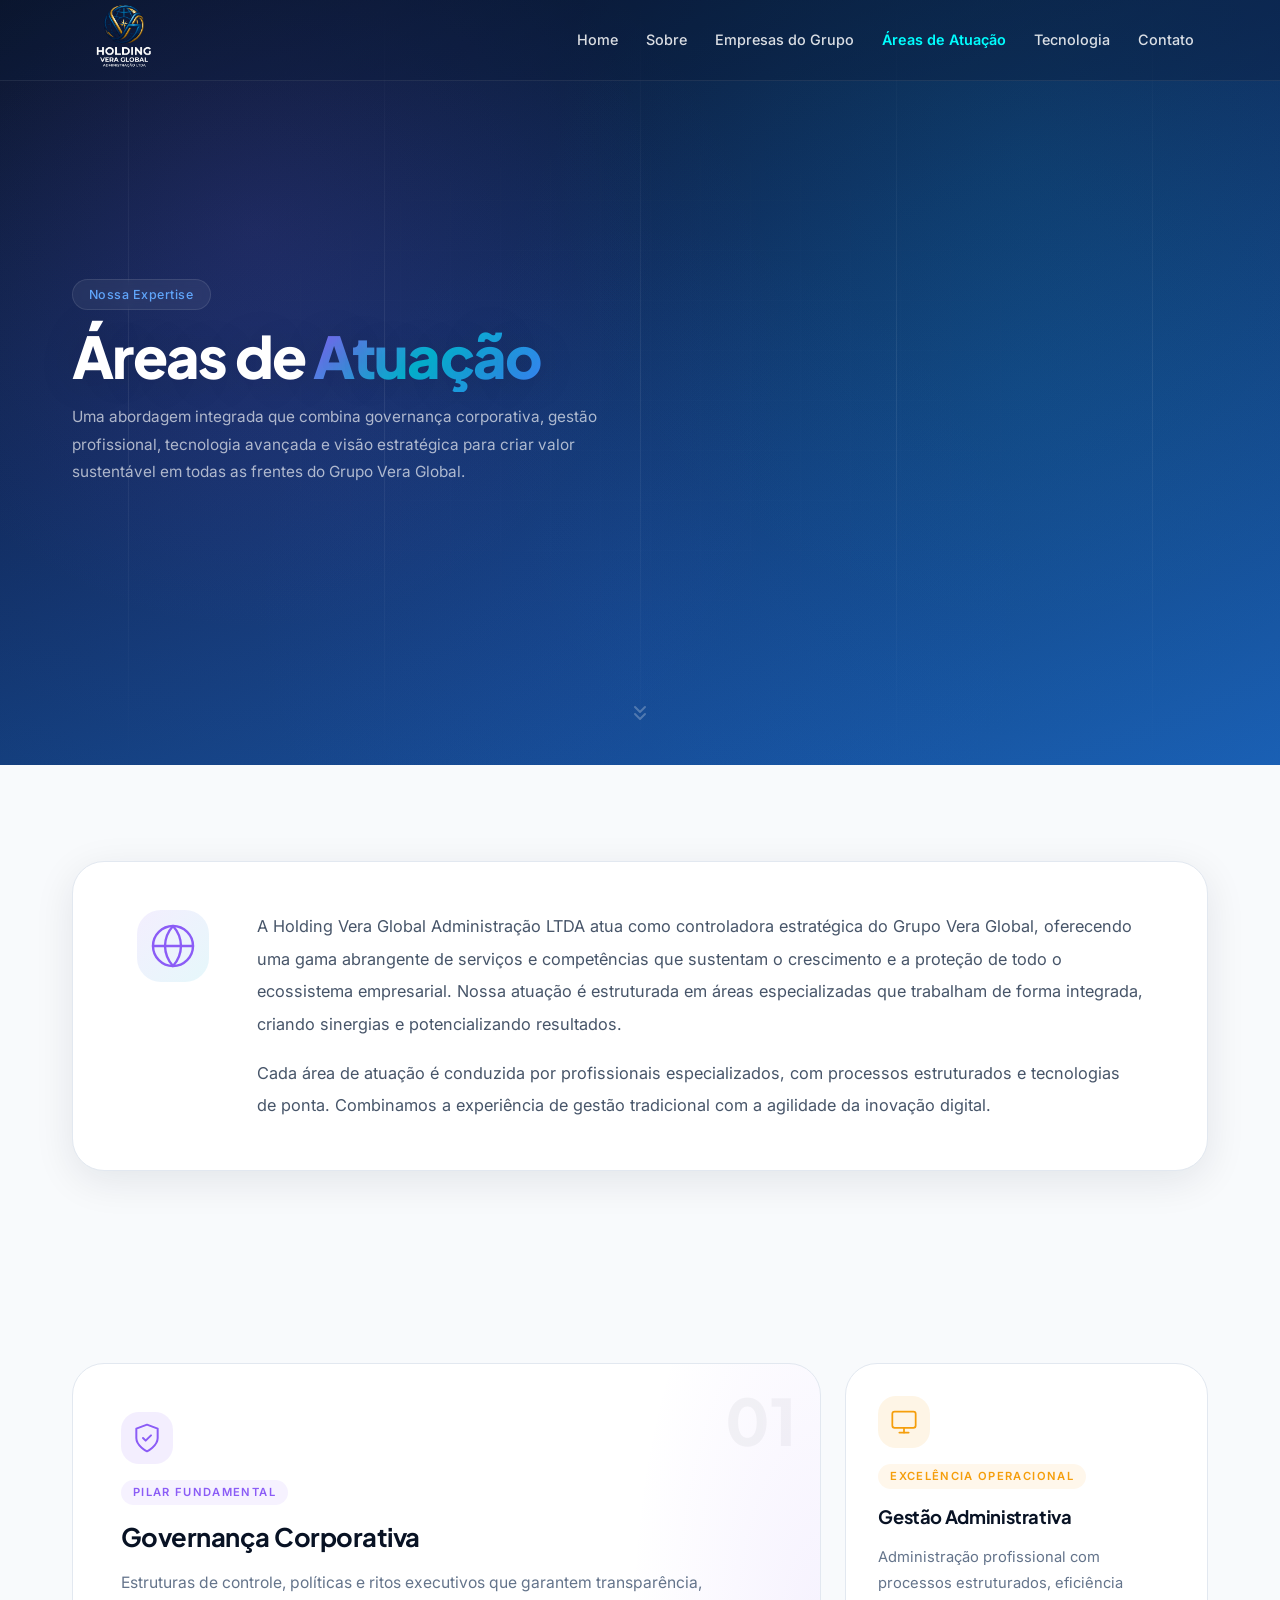
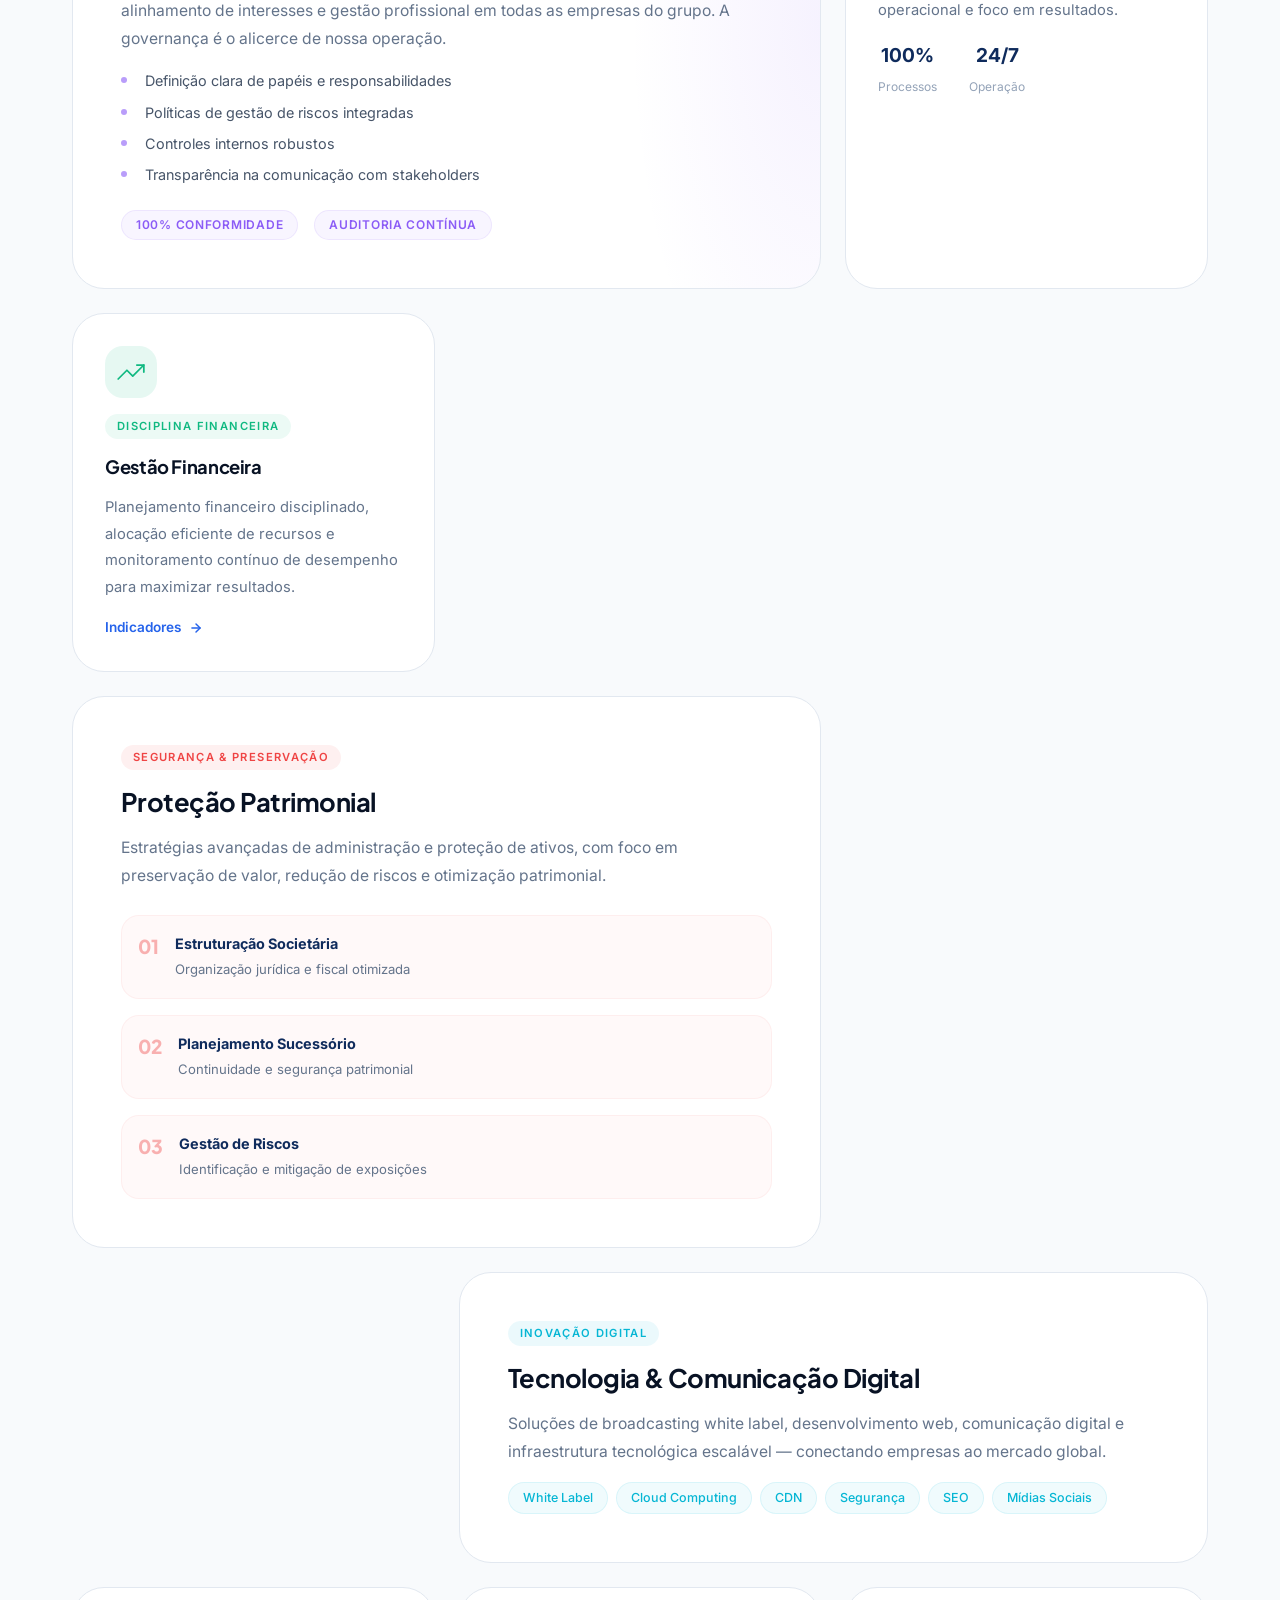
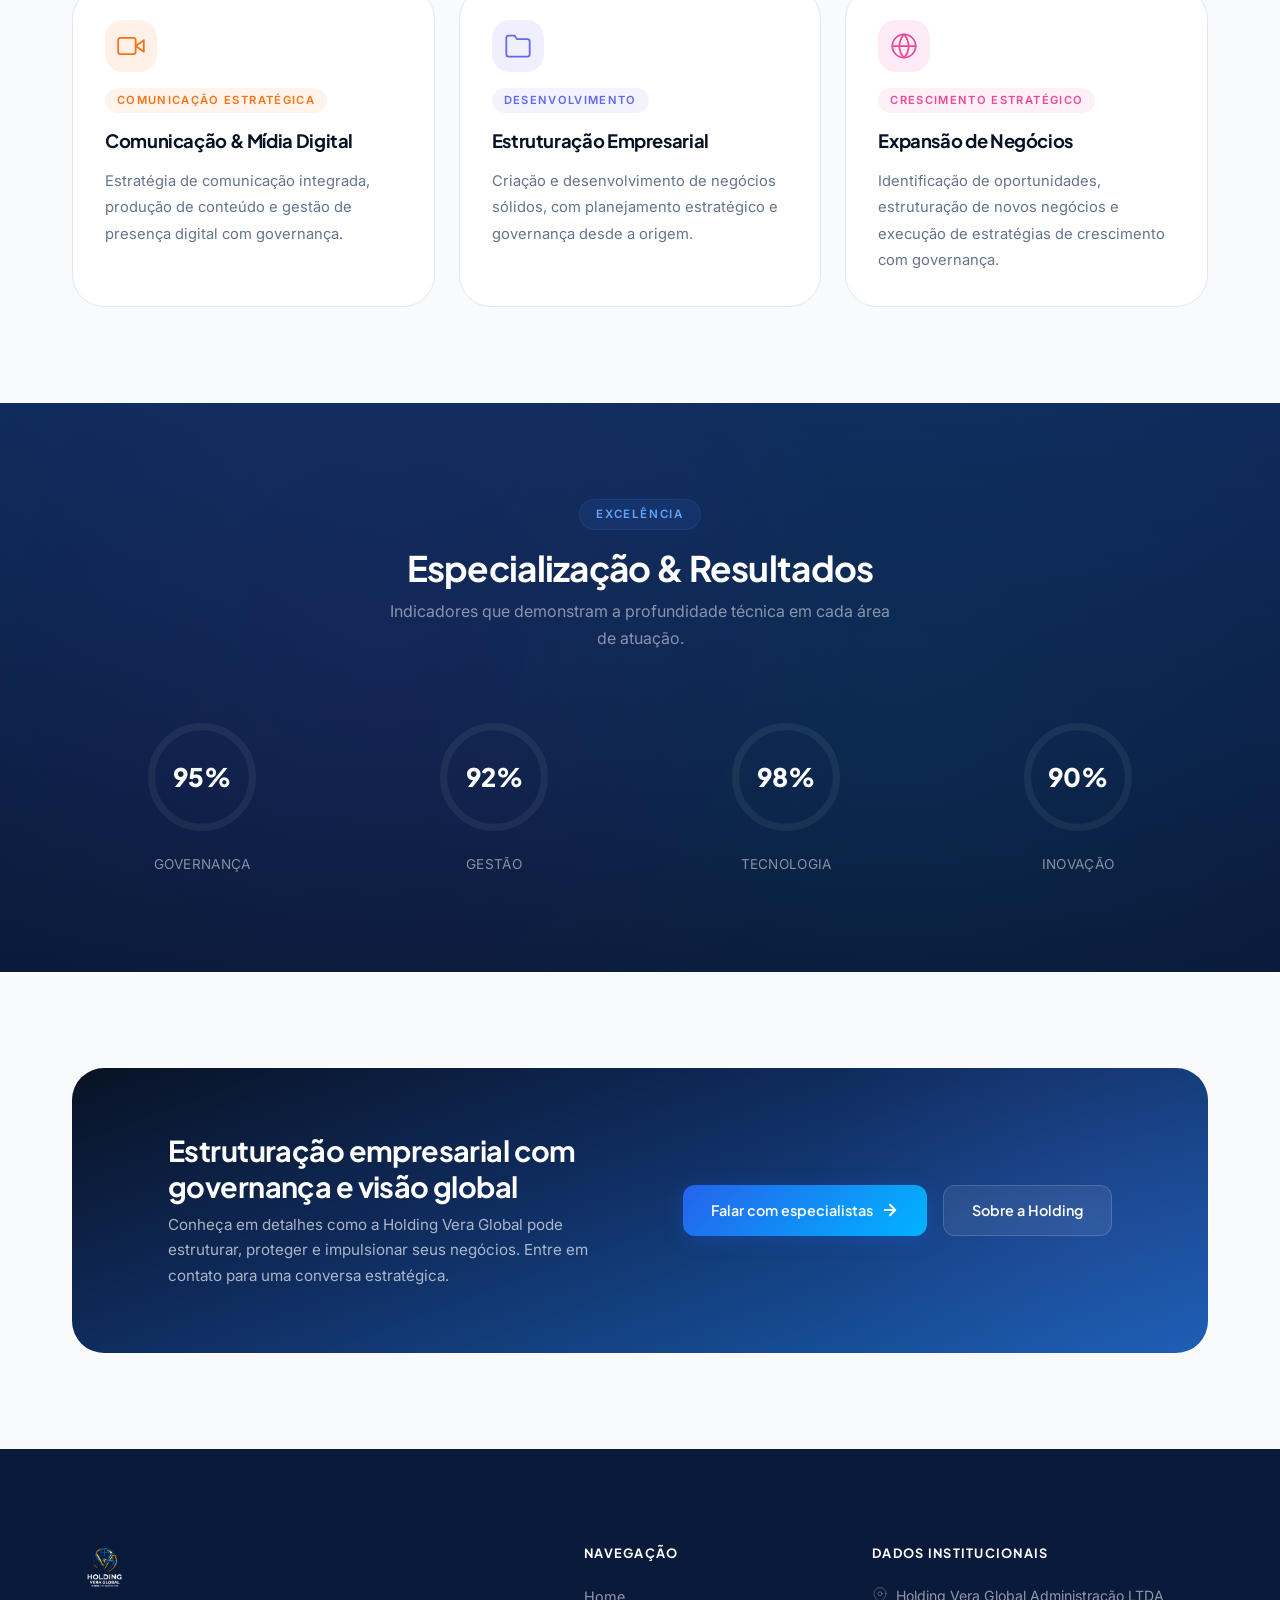
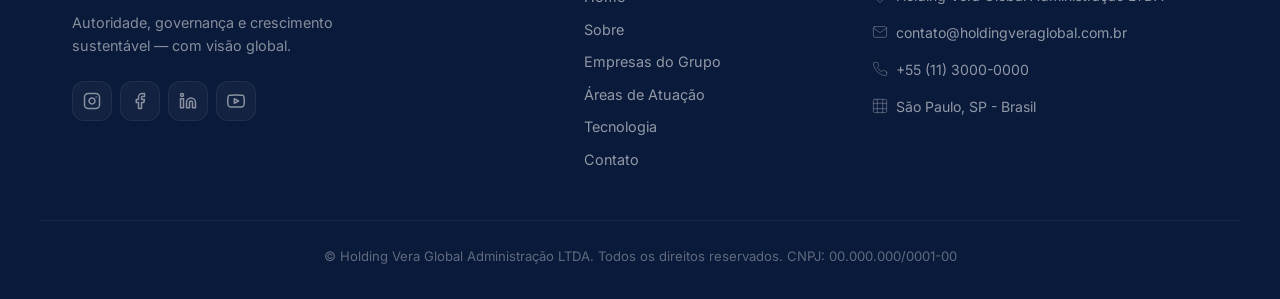
==== atuacao.html @ 881b599b "Responsividade e Ajustes de estilo" ====
<!doctype html>
<html lang="pt-BR">
  <head>
    <meta charset="UTF-8" />
    <meta name="viewport" content="width=device-width, initial-scale=1.0" />
    <meta
      name="description"
      content="Áreas de atuação da Holding Vera Global Administração LTDA: governança corporativa, gestão administrativa, gestão financeira, proteção patrimonial, tecnologia, comunicação, mídia digital, estruturação empresarial e expansão de negócios."
    />
    <meta
      property="og:title"
      content="Áreas de Atuação | Holding Vera Global"
    />
    <meta
      property="og:description"
      content="Conheça as áreas de atuação da Holding Vera Global: governança, gestão, tecnologia, comunicação e expansão empresarial com visão global."
    />
    <meta property="og:type" content="website" />
    <meta
      property="og:url"
      content="https://holdingveraglobal.com.br/atuacao"
    />
    <meta
      property="og:image"
      content="https://holdingveraglobal.com.br/assets/og-image.jpg"
    />
    <meta name="twitter:card" content="summary_large_image" />
    <meta
      name="twitter:title"
      content="Áreas de Atuação | Holding Vera Global"
    />
    <meta
      name="twitter:description"
      content="Governança, gestão, tecnologia e expansão: as áreas de atuação da Holding Vera Global Administração LTDA."
    />
    <title>Áreas de Atuação | Holding Vera Global</title>
    <link rel="preconnect" href="https://fonts.googleapis.com" />
    <link rel="preconnect" href="https://fonts.gstatic.com" crossorigin />
    <link
      href="https://fonts.googleapis.com/css2?family=Plus+Jakarta+Sans:wght@300;400;500;600;700;800&family=Inter:wght@400;500;600&display=swap"
      rel="stylesheet"
    />
    <link rel="stylesheet" href="CSS/atuacao.css" />
  </head>
  <body>
    <a class="skip-link" href="#conteudo">Pular para o conteúdo</a>

    <header class="site-header" data-header>
      <div class="container header-inner">
        <a class="brand" href="index.html" aria-label="Holding Vera Global">
          <img
            src="assets/holdingSemFundo.png"
            alt="Holding Vera Global"
            width="180"
            height="50"
            loading="eager"
            class="brand-logo"
          />
        </a>
        <nav class="nav" aria-label="Navegação principal">
          <a href="index.html" class="nav-link">Home</a>
          <a href="sobre.html" class="nav-link">Sobre</a>
          <a href="empresas.html" class="nav-link">Empresas do Grupo</a>
          <a href="atuacao.html" class="nav-link is-active" aria-current="page"
            >Áreas de Atuação</a
          >
          <a href="tecnologia.html" class="nav-link">Tecnologia</a>
          <a href="contato.html" class="nav-link">Contato</a>
        </nav>
        <button
          class="nav-toggle"
          type="button"
          aria-label="Abrir menu"
          aria-expanded="false"
          aria-controls="menu"
          data-nav-toggle
        >
          <span aria-hidden="true"></span>
          <span aria-hidden="true"></span>
          <span aria-hidden="true"></span>
        </button>
      </div>
      <div class="nav-drawer" id="menu" data-nav-drawer>
        <div class="container nav-drawer-inner">
          <nav class="nav-drawer-nav" aria-label="Menu mobile">
            <a href="index.html" class="nav-link">Home</a>
            <a href="sobre.html" class="nav-link">Sobre</a>
            <a href="empresas.html" class="nav-link">Empresas do Grupo</a>
            <a
              href="atuacao.html"
              class="nav-link is-active"
              aria-current="page"
              >Áreas de Atuação</a
            >
            <a href="tecnologia.html" class="nav-link">Tecnologia</a>
            <a href="contato.html" class="nav-link">Contato</a>
          </nav>
        </div>
      </div>
    </header>

    <main id="conteudo">
      <!-- ==================== HERO — EXPERTISE ==================== -->
      <section class="exp-hero" aria-label="Áreas de atuação">
        <div class="exp-hero-bg" aria-hidden="true"></div>
        <div class="exp-hero-pattern" aria-hidden="true"></div>
        <div class="exp-hero-bars">
          <span></span><span></span><span></span><span></span><span></span>
        </div>
        <div class="container">
          <div class="exp-hero-content">
            <span class="exp-hero-tag">Nossa Expertise</span>
            <h1 class="exp-hero-title">
              Áreas de
              <span class="exp-hero-title-accent">Atuação</span>
            </h1>
            <p class="exp-hero-desc">
              Uma abordagem integrada que combina governança corporativa, gestão
              profissional, tecnologia avançada e visão estratégica para criar
              valor sustentável em todas as frentes do Grupo Vera Global.
            </p>
          </div>
        </div>
        <div class="exp-hero-indicator">
          <svg
            width="24"
            height="24"
            viewBox="0 0 24 24"
            fill="none"
            stroke="currentColor"
            stroke-width="2"
            stroke-linecap="round"
            stroke-linejoin="round"
          >
            <path d="M7 13l5 5 5-5" />
            <path d="M7 6l5 5 5-5" />
          </svg>
        </div>
      </section>

      <!-- ==================== INTRODUCTION CARD ==================== -->
      <section class="exp-intro" aria-label="Introdução">
        <div class="container">
          <div class="exp-intro-card">
            <div class="exp-intro-icon">
              <svg
                width="48"
                height="48"
                viewBox="0 0 24 24"
                fill="none"
                stroke="currentColor"
                stroke-width="1.2"
                stroke-linecap="round"
                stroke-linejoin="round"
              >
                <circle cx="12" cy="12" r="10" />
                <path d="M2 12h20" />
                <path
                  d="M12 2a15.3 15.3 0 0 1 4 10 15.3 15.3 0 0 1-4 10 15.3 15.3 0 0 1-4-10 15.3 15.3 0 0 1 4-10z"
                />
              </svg>
            </div>
            <div class="exp-intro-text">
              <p>
                A Holding Vera Global Administração LTDA atua como controladora
                estratégica do Grupo Vera Global, oferecendo uma gama abrangente
                de serviços e competências que sustentam o crescimento e a
                proteção de todo o ecossistema empresarial. Nossa atuação é
                estruturada em áreas especializadas que trabalham de forma
                integrada, criando sinergias e potencializando resultados.
              </p>
              <p>
                Cada área de atuação é conduzida por profissionais
                especializados, com processos estruturados e tecnologias de
                ponta. Combinamos a experiência de gestão tradicional com a
                agilidade da inovação digital.
              </p>
            </div>
          </div>
        </div>
      </section>

      <!-- ==================== ASYMMETRIC GRID ==================== -->
      <section class="exp-grid-section" aria-label="Áreas de atuação">
        <div class="container">
          <div class="exp-grid">
            <!-- Governança Corporativa -->
            <article class="exp-card exp-card--lg exp-card--gov">
              <div class="exp-card-bg"></div>
              <div class="exp-card-number">01</div>
              <div class="exp-card-content">
                <div class="exp-card-icon-wrap">
                  <svg
                    width="32"
                    height="32"
                    viewBox="0 0 24 24"
                    fill="none"
                    stroke="currentColor"
                    stroke-width="1.5"
                    stroke-linecap="round"
                    stroke-linejoin="round"
                  >
                    <path d="M12 22s8-4 8-10V5l-8-3-8 3v7c0 6 8 10 8 10z" />
                    <path d="M9 12l2 2 4-4" />
                  </svg>
                </div>
                <span class="exp-card-tag">Pilar Fundamental</span>
                <h2 class="exp-card-title">Governança Corporativa</h2>
                <p>
                  Estruturas de controle, políticas e ritos executivos que
                  garantem transparência, alinhamento de interesses e gestão
                  profissional em todas as empresas do grupo. A governança é o
                  alicerce de nossa operação.
                </p>
                <ul class="exp-card-list">
                  <li>Definição clara de papéis e responsabilidades</li>
                  <li>Políticas de gestão de riscos integradas</li>
                  <li>Controles internos robustos</li>
                  <li>Transparência na comunicação com stakeholders</li>
                </ul>
                <div class="exp-card-stats">
                  <span>100% Conformidade</span>
                  <span>Auditoria Contínua</span>
                </div>
              </div>
            </article>

            <!-- Gestão Administrativa -->
            <article class="exp-card exp-card--adm">
              <div class="exp-card-content">
                <div class="exp-card-icon-wrap">
                  <svg
                    width="28"
                    height="28"
                    viewBox="0 0 24 24"
                    fill="none"
                    stroke="currentColor"
                    stroke-width="1.5"
                    stroke-linecap="round"
                    stroke-linejoin="round"
                  >
                    <rect x="2" y="3" width="20" height="14" rx="2" ry="2" />
                    <line x1="8" y1="21" x2="16" y2="21" />
                    <line x1="12" y1="17" x2="12" y2="21" />
                  </svg>
                </div>
                <span class="exp-card-tag">Excelência Operacional</span>
                <h3>Gestão Administrativa</h3>
                <p>
                  Administração profissional com processos estruturados,
                  eficiência operacional e foco em resultados.
                </p>
                <div class="exp-card-metrics">
                  <div><strong>100%</strong><span>Processos</span></div>
                  <div><strong>24/7</strong><span>Operação</span></div>
                </div>
              </div>
            </article>

            <!-- Gestão Financeira -->
            <article class="exp-card exp-card--fin">
              <div class="exp-card-content">
                <div class="exp-card-icon-wrap">
                  <svg
                    width="28"
                    height="28"
                    viewBox="0 0 24 24"
                    fill="none"
                    stroke="currentColor"
                    stroke-width="1.5"
                    stroke-linecap="round"
                    stroke-linejoin="round"
                  >
                    <polyline points="23 6 13.5 15.5 8.5 10.5 1 18" />
                    <polyline points="17 6 23 6 23 12" />
                  </svg>
                </div>
                <span class="exp-card-tag">Disciplina Financeira</span>
                <h3>Gestão Financeira</h3>
                <p>
                  Planejamento financeiro disciplinado, alocação eficiente de
                  recursos e monitoramento contínuo de desempenho para maximizar
                  resultados.
                </p>
                <div class="exp-card-link">
                  <span>Indicadores</span>
                  <svg
                    width="14"
                    height="14"
                    viewBox="0 0 24 24"
                    fill="none"
                    stroke="currentColor"
                    stroke-width="2.5"
                    stroke-linecap="round"
                    stroke-linejoin="round"
                  >
                    <line x1="5" y1="12" x2="19" y2="12" />
                    <polyline points="12 5 19 12 12 19" />
                  </svg>
                </div>
              </div>
            </article>

            <!-- Proteção Patrimonial -->
            <article class="exp-card exp-card--lg exp-card--pro">
              <div class="exp-card-content">
                <span class="exp-card-tag">Segurança & Preservação</span>
                <h2 class="exp-card-title">Proteção Patrimonial</h2>
                <p>
                  Estratégias avançadas de administração e proteção de ativos,
                  com foco em preservação de valor, redução de riscos e
                  otimização patrimonial.
                </p>
                <div class="exp-card-features">
                  <div class="exp-card-feature">
                    <span class="exp-card-feature-num">01</span>
                    <div>
                      <strong>Estruturação Societária</strong>
                      <p>Organização jurídica e fiscal otimizada</p>
                    </div>
                  </div>
                  <div class="exp-card-feature">
                    <span class="exp-card-feature-num">02</span>
                    <div>
                      <strong>Planejamento Sucessório</strong>
                      <p>Continuidade e segurança patrimonial</p>
                    </div>
                  </div>
                  <div class="exp-card-feature">
                    <span class="exp-card-feature-num">03</span>
                    <div>
                      <strong>Gestão de Riscos</strong>
                      <p>Identificação e mitigação de exposições</p>
                    </div>
                  </div>
                </div>
              </div>
            </article>

            <!-- Tecnologia & Comunicação -->
            <article class="exp-card exp-card--lg exp-card--tech">
              <div class="exp-card-content">
                <span class="exp-card-tag">Inovação Digital</span>
                <h2 class="exp-card-title">Tecnologia & Comunicação Digital</h2>
                <p>
                  Soluções de broadcasting white label, desenvolvimento web,
                  comunicação digital e infraestrutura tecnológica escalável —
                  conectando empresas ao mercado global.
                </p>
                <div class="exp-card-pills">
                  <span>White Label</span>
                  <span>Cloud Computing</span>
                  <span>CDN</span>
                  <span>Segurança</span>
                  <span>SEO</span>
                  <span>Mídias Sociais</span>
                </div>
              </div>
            </article>

            <!-- Comunicação & Mídia -->
            <article class="exp-card exp-card--mid">
              <div class="exp-card-content">
                <div class="exp-card-icon-wrap">
                  <svg
                    width="28"
                    height="28"
                    viewBox="0 0 24 24"
                    fill="none"
                    stroke="currentColor"
                    stroke-width="1.5"
                    stroke-linecap="round"
                    stroke-linejoin="round"
                  >
                    <polygon points="23 7 16 12 23 17 23 7" />
                    <rect x="1" y="5" width="15" height="14" rx="2" ry="2" />
                  </svg>
                </div>
                <span class="exp-card-tag">Comunicação Estratégica</span>
                <h3>Comunicação & Mídia Digital</h3>
                <p>
                  Estratégia de comunicação integrada, produção de conteúdo e
                  gestão de presença digital com governança.
                </p>
              </div>
            </article>

            <!-- Estruturação Empresarial -->
            <article class="exp-card exp-card--est">
              <div class="exp-card-content">
                <div class="exp-card-icon-wrap">
                  <svg
                    width="28"
                    height="28"
                    viewBox="0 0 24 24"
                    fill="none"
                    stroke="currentColor"
                    stroke-width="1.5"
                    stroke-linecap="round"
                    stroke-linejoin="round"
                  >
                    <path
                      d="M22 19a2 2 0 0 1-2 2H4a2 2 0 0 1-2-2V5a2 2 0 0 1 2-2h5l2 3h9a2 2 0 0 1 2 2z"
                    />
                  </svg>
                </div>
                <span class="exp-card-tag">Desenvolvimento</span>
                <h3>Estruturação Empresarial</h3>
                <p>
                  Criação e desenvolvimento de negócios sólidos, com
                  planejamento estratégico e governança desde a origem.
                </p>
              </div>
            </article>

            <!-- Expansão de Negócios -->
            <article class="exp-card exp-card--exp">
              <div class="exp-card-content">
                <div class="exp-card-icon-wrap">
                  <svg
                    width="28"
                    height="28"
                    viewBox="0 0 24 24"
                    fill="none"
                    stroke="currentColor"
                    stroke-width="1.5"
                    stroke-linecap="round"
                    stroke-linejoin="round"
                  >
                    <circle cx="12" cy="12" r="10" />
                    <line x1="2" y1="12" x2="22" y2="12" />
                    <path
                      d="M12 2a15.3 15.3 0 0 1 4 10 15.3 15.3 0 0 1-4 10 15.3 15.3 0 0 1-4-10 15.3 15.3 0 0 1 4-10z"
                    />
                  </svg>
                </div>
                <span class="exp-card-tag">Crescimento Estratégico</span>
                <h3>Expansão de Negócios</h3>
                <p>
                  Identificação de oportunidades, estruturação de novos negócios
                  e execução de estratégias de crescimento com governança.
                </p>
              </div>
            </article>
          </div>
        </div>
      </section>

      <!-- ==================== SPECIALIZATION INDICATORS ==================== -->
      <section class="exp-spec" aria-label="Indicadores de especialização">
        <div class="container">
          <div class="exp-spec-header">
            <span class="exp-spec-tag">Excelência</span>
            <h2>Especialização & Resultados</h2>
            <p>
              Indicadores que demonstram a profundidade técnica em cada área de
              atuação.
            </p>
          </div>
          <div class="exp-spec-grid">
            <div class="exp-spec-item">
              <div class="exp-spec-circle" data-pct="95">
                <svg viewBox="0 0 100 100">
                  <circle class="bg" cx="50" cy="50" r="42" />
                  <circle class="progress" cx="50" cy="50" r="42" />
                </svg>
                <span class="exp-spec-num">95%</span>
              </div>
              <span class="exp-spec-label">Governança</span>
            </div>
            <div class="exp-spec-item">
              <div class="exp-spec-circle" data-pct="92">
                <svg viewBox="0 0 100 100">
                  <circle class="bg" cx="50" cy="50" r="42" />
                  <circle class="progress" cx="50" cy="50" r="42" />
                </svg>
                <span class="exp-spec-num">92%</span>
              </div>
              <span class="exp-spec-label">Gestão</span>
            </div>
            <div class="exp-spec-item">
              <div class="exp-spec-circle" data-pct="98">
                <svg viewBox="0 0 100 100">
                  <circle class="bg" cx="50" cy="50" r="42" />
                  <circle class="progress" cx="50" cy="50" r="42" />
                </svg>
                <span class="exp-spec-num">98%</span>
              </div>
              <span class="exp-spec-label">Tecnologia</span>
            </div>
            <div class="exp-spec-item">
              <div class="exp-spec-circle" data-pct="90">
                <svg viewBox="0 0 100 100">
                  <circle class="bg" cx="50" cy="50" r="42" />
                  <circle class="progress" cx="50" cy="50" r="42" />
                </svg>
                <span class="exp-spec-num">90%</span>
              </div>
              <span class="exp-spec-label">Inovação</span>
            </div>
          </div>
        </div>
      </section>

      <!-- ==================== CTA ==================== -->
      <section class="exp-cta" aria-label="Chamada para ação">
        <div class="container">
          <div class="exp-cta-box">
            <div class="exp-cta-content">
              <h2>Estruturação empresarial com governança e visão global</h2>
              <p>
                Conheça em detalhes como a Holding Vera Global pode estruturar,
                proteger e impulsionar seus negócios. Entre em contato para uma
                conversa estratégica.
              </p>
            </div>
            <div class="exp-cta-actions">
              <a class="btn btn-primary" href="contato.html">
                Falar com especialistas
                <span class="btn-icon" aria-hidden="true"
                  ><svg
                    width="18"
                    height="18"
                    viewBox="0 0 24 24"
                    fill="none"
                    stroke="currentColor"
                    stroke-width="2.5"
                    stroke-linecap="round"
                    stroke-linejoin="round"
                  >
                    <line x1="5" y1="12" x2="19" y2="12" />
                    <polyline points="12 5 19 12 12 19" /></svg
                ></span>
              </a>
              <a class="btn btn-secondary" href="sobre.html">Sobre a Holding</a>
            </div>
          </div>
        </div>
      </section>
    </main>

    <footer class="site-footer" aria-label="Rodapé">
      <div class="container footer-grid">
        <div class="footer-brand">
          <img
            src="assets/holdingSemFundo.png"
            alt="Holding Vera Global"
            width="180"
            height="50"
            loading="lazy"
            class="footer-logo"
          />
          <p class="footer-slogan">
            Autoridade, governança e crescimento sustentável — com visão global.
          </p>
          <div class="footer-social" aria-label="Redes sociais">
            <a
              href="#"
              aria-label="Instagram"
              class="social-link"
              target="_blank"
              rel="noopener noreferrer"
              ><svg
                width="18"
                height="18"
                viewBox="0 0 24 24"
                fill="none"
                stroke="currentColor"
                stroke-width="2"
                stroke-linecap="round"
                stroke-linejoin="round"
              >
                <rect x="2" y="2" width="20" height="20" rx="5" />
                <path d="M16 11.37A4 4 0 1 1 12.63 8 4 4 0 0 1 16 11.37z" />
                <line x1="17.5" y1="6.5" x2="17.51" y2="6.5" /></svg
            ></a>
            <a
              href="#"
              aria-label="Facebook"
              class="social-link"
              target="_blank"
              rel="noopener noreferrer"
              ><svg
                width="18"
                height="18"
                viewBox="0 0 24 24"
                fill="none"
                stroke="currentColor"
                stroke-width="2"
                stroke-linecap="round"
                stroke-linejoin="round"
              >
                <path
                  d="M18 2h-3a5 5 0 0 0-5 5v3H7v4h3v8h4v-8h3l1-4h-4V7a1 1 0 0 1 1-1h3z"
                /></svg
            ></a>
            <a
              href="#"
              aria-label="LinkedIn"
              class="social-link"
              target="_blank"
              rel="noopener noreferrer"
              ><svg
                width="18"
                height="18"
                viewBox="0 0 24 24"
                fill="none"
                stroke="currentColor"
                stroke-width="2"
                stroke-linecap="round"
                stroke-linejoin="round"
              >
                <path
                  d="M16 8a6 6 0 0 1 6 6v7h-4v-7a2 2 0 0 0-2-2 2 2 0 0 0-2 2v7h-4v-7a6 6 0 0 1 6-6z"
                />
                <rect x="2" y="9" width="4" height="12" />
                <circle cx="4" cy="4" r="2" /></svg
            ></a>
            <a
              href="#"
              aria-label="YouTube"
              class="social-link"
              target="_blank"
              rel="noopener noreferrer"
              ><svg
                width="18"
                height="18"
                viewBox="0 0 24 24"
                fill="none"
                stroke="currentColor"
                stroke-width="2"
                stroke-linecap="round"
                stroke-linejoin="round"
              >
                <path
                  d="M22.54 6.42a2.78 2.78 0 0 0-1.94-2C18.88 4 12 4 12 4s-6.88 0-8.6.46a2.78 2.78 0 0 0-1.94 2A29 29 0 0 0 1 12a29 29 0 0 0 .46 5.58 2.78 2.78 0 0 0 1.94 2C5.12 20 12 20 12 20s6.88 0 8.6-.46a2.78 2.78 0 0 0 1.94-2A29 29 0 0 0 23 12a29 29 0 0 0-.46-5.58z"
                />
                <polygon
                  points="9.75 15.02 15.5 12 9.75 8.98 9.75 15.02"
                /></svg
            ></a>
          </div>
        </div>
        <div class="footer-col">
          <h3 class="footer-col-title">Navegação</h3>
          <nav aria-label="Links do rodapé">
            <a class="footer-link" href="index.html">Home</a>
            <a class="footer-link" href="sobre.html">Sobre</a>
            <a class="footer-link" href="empresas.html">Empresas do Grupo</a>
            <a class="footer-link" href="atuacao.html">Áreas de Atuação</a>
            <a class="footer-link" href="tecnologia.html">Tecnologia</a>
            <a class="footer-link" href="contato.html">Contato</a>
          </nav>
        </div>
        <div class="footer-col">
          <h3 class="footer-col-title">Dados Institucionais</h3>
          <address class="footer-address">
            <p class="footer-contact">
              <span class="footer-contact-icon" aria-hidden="true"
                ><svg
                  width="16"
                  height="16"
                  viewBox="0 0 24 24"
                  fill="none"
                  stroke="currentColor"
                  stroke-width="1.5"
                  stroke-linecap="round"
                  stroke-linejoin="round"
                >
                  <path d="M21 10c0 7-9 13-9 13s-9-6-9-13a9 9 0 0 1 18 0z" />
                  <circle cx="12" cy="10" r="3" /></svg></span
              >Holding Vera Global Administração LTDA
            </p>
            <p class="footer-contact">
              <span class="footer-contact-icon" aria-hidden="true"
                ><svg
                  width="16"
                  height="16"
                  viewBox="0 0 24 24"
                  fill="none"
                  stroke="currentColor"
                  stroke-width="1.5"
                  stroke-linecap="round"
                  stroke-linejoin="round"
                >
                  <path
                    d="M4 4h16c1.1 0 2 .9 2 2v12c0 1.1-.9 2-2 2H4c-1.1 0-2-.9-2-2V6c0-1.1.9-2 2-2z"
                  />
                  <polyline points="22,6 12,13 2,6" /></svg></span
              >contato@holdingveraglobal.com.br
            </p>
            <p class="footer-contact">
              <span class="footer-contact-icon" aria-hidden="true"
                ><svg
                  width="16"
                  height="16"
                  viewBox="0 0 24 24"
                  fill="none"
                  stroke="currentColor"
                  stroke-width="1.5"
                  stroke-linecap="round"
                  stroke-linejoin="round"
                >
                  <path
                    d="M22 16.92v3a2 2 0 0 1-2.18 2 19.79 19.79 0 0 1-8.63-3.07 19.5 19.5 0 0 1-6-6 19.79 19.79 0 0 1-3.07-8.67A2 2 0 0 1 4.11 2h3a2 2 0 0 1 2 1.72 12.84 12.84 0 0 0 .7 2.81 2 2 0 0 1-.45 2.11L8.09 9.91a16 16 0 0 0 6 6l1.27-1.27a2 2 0 0 1 2.11-.45 12.84 12.84 0 0 0 2.81.7A2 2 0 0 1 22 16.92z"
                  /></svg></span
              >+55 (11) 3000-0000
            </p>
            <p class="footer-contact">
              <span class="footer-contact-icon" aria-hidden="true"
                ><svg
                  width="16"
                  height="16"
                  viewBox="0 0 24 24"
                  fill="none"
                  stroke="currentColor"
                  stroke-width="1.5"
                  stroke-linecap="round"
                  stroke-linejoin="round"
                >
                  <rect x="2" y="2" width="20" height="20" rx="2.18" />
                  <line x1="8" y1="2" x2="8" y2="22" />
                  <line x1="16" y1="2" x2="16" y2="22" />
                  <line x1="2" y1="8" x2="22" y2="8" />
                  <line x1="2" y1="16" x2="22" y2="16" /></svg></span
              >São Paulo, SP - Brasil
            </p>
          </address>
        </div>
      </div>
      <div class="container footer-bottom">
        <p>
          &copy; <span id="year"></span> Holding Vera Global Administração LTDA.
          Todos os direitos reservados. CNPJ: 00.000.000/0001-00
        </p>
      </div>
    </footer>

    <button
      class="back-to-top"
      type="button"
      aria-label="Voltar ao topo"
      data-back-to-top
    >
      <svg
        width="20"
        height="20"
        viewBox="0 0 24 24"
        fill="none"
        stroke="currentColor"
        stroke-width="2.5"
        stroke-linecap="round"
        stroke-linejoin="round"
      >
        <polyline points="18 15 12 9 6 15" />
      </svg>
    </button>

    <script>
      (() => {
        const toggleBtn = document.querySelector("[data-nav-toggle]");
        const drawer = document.querySelector("[data-nav-drawer]");
        if (!toggleBtn || !drawer) return;
        const close = () => {
          drawer.classList.remove("is-open");
          toggleBtn.setAttribute("aria-expanded", "false");
          toggleBtn.classList.remove("is-active");
        };
        const open = () => {
          drawer.classList.add("is-open");
          toggleBtn.setAttribute("aria-expanded", "true");
          toggleBtn.classList.add("is-active");
        };
        const toggle = () => {
          drawer.classList.contains("is-open") ? close() : open();
        };
        if (!toggleBtn.dataset.fallbackNavBound) {
          toggleBtn.dataset.fallbackNavBound = "1";
          toggleBtn.addEventListener("click", (e) => {
            e.preventDefault();
            toggle();
          });
        }
        if (!drawer.dataset.fallbackNavBound) {
          drawer.dataset.fallbackNavBound = "1";
          drawer.addEventListener("click", (e) => {
            const link = e.target && e.target.closest && e.target.closest("a");
            if (link) close();
            if (e.target === drawer) close();
          });
          document.addEventListener("keydown", (e) => {
            if (e.key === "Escape") close();
          });
        }
        close();
      })();
    </script>
    <script src="js/global-network-bg.js" type="module" defer></script>
    <script src="js/atuacao.js" type="module" defer></script>
  </body>
</html>
---- CSS/atuacao.css ----
/* ============================================================
   HOLDING VERA GLOBAL — ATUACAO.CSS (v3 — EXPERTISE DESIGN)
   Unique layout: Asymmetric grid, specialization circles, bars
   ============================================================ */

:root {
  --exp-deep: #081224;
  --exp-dark: #0f2b5c;
  --exp-royal: #1a5fb4;
  --exp-bright: #2563eb;
  --exp-accent: #3b82f6;
  --exp-neon: #00b4ff;
  --exp-soft: #60a5fa;
  --exp-white: #ffffff;
  --exp-gov: #8b5cf6;
  --exp-adm: #f59e0b;
  --exp-fin: #10b981;
  --exp-pro: #ef4444;
  --exp-tech: #06b6d4;
  --exp-mid: #f97316;
  --exp-est: #6366f1;
  --exp-exp: #ec4899;
  --exp-gray-50: #f8fafc;
  --exp-gray-100: #f1f5f9;
  --exp-gray-200: #e2e8f0;
  --exp-gray-300: #cbd5e1;
  --exp-gray-400: #94a3b8;
  --exp-gray-500: #64748b;
  --exp-gray-600: #475569;
  --exp-gray-700: #334155;
  --exp-gray-800: #1e293b;
  --exp-font-display: "Plus Jakarta Sans", sans-serif;
  --exp-font-body: "Inter", -apple-system, BlinkMacSystemFont, sans-serif;
  --exp-space-xs: 4px;
  --exp-space-sm: 8px;
  --exp-space-md: 16px;
  --exp-space-lg: 24px;
  --exp-space-xl: 32px;
  --exp-space-2xl: 48px;
  --exp-space-3xl: 64px;
  --exp-space-4xl: 96px;
  --exp-radius-sm: 6px;
  --exp-radius-md: 12px;
  --exp-radius-lg: 18px;
  --exp-radius-xl: 24px;
  --exp-radius-2xl: 32px;
  --exp-radius-full: 9999px;
  --exp-shadow-sm: 0 1px 3px rgba(15, 23, 42, 0.06);
  --exp-shadow-md: 0 4px 20px rgba(15, 23, 42, 0.07);
  --exp-shadow-lg: 0 10px 40px rgba(15, 23, 42, 0.09);
  --exp-shadow-xl: 0 20px 60px rgba(15, 23, 42, 0.12);
  --exp-ease-out: cubic-bezier(0.22, 1, 0.36, 1);
  --exp-trans-fast: 250ms;
  --exp-trans-base: 500ms;
  --exp-trans-slow: 800ms;
  --exp-focus: #00b4ff;
}
*,
*::before,
*::after {
  margin: 0;
  padding: 0;
  box-sizing: border-box;
}
html {
  scroll-behavior: smooth;
  -webkit-font-smoothing: antialiased;
}
body {
  font-family: var(--exp-font-body);
  font-size: 1rem;
  line-height: 1.7;
  color: var(--exp-gray-800);
  background: var(--exp-gray-50);
  overflow-x: hidden;
}
img {
  max-width: 100%;
  height: auto;
  display: block;
}
a {
  color: inherit;
  text-decoration: none;
}
address {
  font-style: normal;
}
h1,
h2,
h3,
h4,
h5,
h6 {
  font-family: var(--exp-font-display);
  font-weight: 700;
  line-height: 1.25;
  color: var(--exp-deep);
  letter-spacing: -0.02em;
}
.skip-link {
  position: absolute;
  top: -100%;
  left: var(--exp-space-md);
  z-index: 10000;
  padding: var(--exp-space-sm) var(--exp-space-md);
  background: var(--exp-royal);
  color: var(--exp-white);
  font-size: 0.875rem;
  font-weight: 600;
  border-radius: var(--exp-radius-sm);
  transition: top var(--exp-trans-fast) var(--exp-ease-out);
}
.skip-link:focus {
  top: var(--exp-space-sm);
}
@media (prefers-reduced-motion: reduce) {
  *,
  *::before,
  *::after {
    animation-duration: 0.01ms !important;
    animation-iteration-count: 1 !important;
    transition-duration: 0.01ms !important;
  }
}
.container {
  width: 100%;
  max-width: 1200px;
  margin: 0 auto;
  padding: 0 var(--exp-space-xl);
}

/* ---- Header ---- */
.site-header {
  position: fixed;
  top: 0;
  left: 0;
  right: 0;
  z-index: 1000;
  padding: var(--space-lg) 0;

  background: rgba(10, 26, 58, 0.35);
  border-bottom: 1px solid rgba(255, 255, 255, 0.08);
  -webkit-backdrop-filter: blur(18px);
}
.site-header.is-scrolled {
  background: rgba(255, 255, 255, 0.82);
  backdrop-filter: blur(24px) saturate(1.4);
  -webkit-backdrop-filter: blur(24px) saturate(1.4);
  box-shadow:
    0 1px 0 rgba(15, 23, 42, 0.05),
    0 8px 32px rgba(15, 23, 42, 0.04);
  padding: var(--space-md) 0;
  border-bottom: 1px solid rgba(37, 99, 235, 0.08);
}
.site-header.is-hidden {
  transform: translateY(-100%);
}
.header-inner {
  display: flex;
  align-items: center;
  justify-content: space-between;
  gap: var(--space-lg);
}
.brand {
  flex-shrink: 0;
  display: flex;
  align-items: center;
  position: relative;
}
.brand-logo {
  height: 80px;
  width: auto;
  border-radius: 2em;
}
.brand:hover .brand-logo {
  transform: scale(1.02);
}

.nav {
  display: flex;
  align-items: center;
  gap: var(--space-xs);
}
.nav-link {
  position: relative;
  padding: 8px 14px;
  font-size: 0.9rem;
  font-weight: 500;
  color: rgba(255, 255, 255, 0.85);
  border-radius: var(--radius-sm);
  transition:
    color var(--trans-fast) var(--ease-out),
    background var(--trans-fast) var(--ease-out);
}
.nav-link:hover {
  color: #00d4ff;
  background: rgba(0, 212, 255, 0.1);
}
.nav-link.is-active {
  color: aqua;
  font-weight: 600;
}
.nav-link.is-active::after {
  content: "";
  position: absolute;
  bottom: 0;
  left: 50%;
  transform: translateX(-50%);
  width: 20px;
  height: 2px;
  background: var(--gradient-accent);
  border-radius: var(--radius-full);
}

.nav-toggle {
  display: none;
  flex-direction: column;
  gap: 5px;
  background: none;
  border: none;
  cursor: pointer;
  padding: var(--space-sm);
  z-index: 1001;
}
.nav-toggle span {
  display: block;
  width: 24px;
  height: 2px;
  background: white;
  border-radius: var(--radius-full);
  transition:
    transform var(--trans-base) var(--ease-out),
    opacity var(--trans-base) var(--ease-out);
  transform-origin: center;
}
.nav-toggle.is-active span:nth-child(1) {
  transform: translateY(7px) rotate(45deg);
  background: #000;
}
.nav-toggle.is-active span:nth-child(2) {
  opacity: 0;
  background: #000;
}
.nav-toggle.is-active span:nth-child(3) {
  transform: translateY(-7px) rotate(-45deg);
  background: #000;
}

.nav-drawer {
  display: none;
  position: fixed;
  top: 0;
  left: 0;
  right: 0;
  bottom: 0;
  background: rgba(255, 255, 255, 0.98);
  backdrop-filter: blur(30px);
  -webkit-backdrop-filter: blur(30px);
  z-index: 999;
  opacity: 0;
  visibility: hidden;
  transition:
    opacity var(--trans-base) var(--ease-out),
    visibility var(--trans-base) var(--ease-out);
}
.nav-drawer.is-open {
  opacity: 1;
  visibility: visible;
}
.nav-drawer-inner {
  display: flex;
  flex-direction: column;
  justify-content: center;
  align-items: center;
  height: 100%;
}
.nav-drawer-nav {
  display: flex;
  flex-direction: column;
  align-items: center;
  gap: var(--space-sm);
}
.nav-drawer-nav .nav-link {
  font-size: 1.25rem;
  padding: var(--space-md) var(--space-lg);
}

/* ==========================================================
   HERO
   ========================================================== */
.exp-hero {
  position: relative;
  min-height: 85vh;
  display: flex;
  align-items: center;
  overflow: hidden;
  background:
    radial-gradient(
      circle at 20% 30%,
      rgba(139, 92, 246, 0.1),
      transparent 35%
    ),
    radial-gradient(
      circle at 80% 20%,
      rgba(6, 182, 212, 0.08),
      transparent 40%
    ),
    radial-gradient(
      circle at 50% 80%,
      rgba(37, 99, 235, 0.06),
      transparent 45%
    ),
    linear-gradient(160deg, #081224 0%, #0f2b5c 40%, #1a5fb4 100%);
}
.exp-hero::after {
  content: "";
  position: absolute;
  inset: 0;
  background:
    linear-gradient(rgba(255, 255, 255, 0.02) 1px, transparent 1px),
    linear-gradient(90deg, rgba(255, 255, 255, 0.02) 1px, transparent 1px);
  background-size: 50px 50px;
  mask-image: radial-gradient(ellipse at center, black 20%, transparent 65%);
  opacity: 0.4;
  pointer-events: none;
}
.exp-hero-pattern {
  position: absolute;
  inset: 0;
  background:
    radial-gradient(
      circle at 20% 50%,
      rgba(139, 92, 246, 0.06) 0%,
      transparent 50%
    ),
    radial-gradient(
      circle at 80% 50%,
      rgba(6, 182, 212, 0.06) 0%,
      transparent 50%
    );
  pointer-events: none;
}

/* Animated vertical bars */
.exp-hero-bars {
  position: absolute;
  inset: 0;
  display: flex;
  justify-content: space-around;
  pointer-events: none;
  opacity: 0.08;
}
.exp-hero-bars span {
  width: 1px;
  height: 100%;
  background: linear-gradient(
    to bottom,
    transparent,
    var(--exp-white),
    transparent
  );
  animation: barMove 6s ease-in-out infinite;
}
.exp-hero-bars span:nth-child(2) {
  animation-delay: -1.2s;
  animation-duration: 7s;
}
.exp-hero-bars span:nth-child(3) {
  animation-delay: -2.4s;
  animation-duration: 5s;
}
.exp-hero-bars span:nth-child(4) {
  animation-delay: -3.6s;
  animation-duration: 8s;
}
.exp-hero-bars span:nth-child(5) {
  animation-delay: -4.8s;
  animation-duration: 6.5s;
}
@keyframes barMove {
  0%,
  100% {
    transform: scaleY(0.3);
    opacity: 0.3;
  }
  50% {
    transform: scaleY(1);
    opacity: 1;
  }
}

.exp-hero-content {
  position: relative;
  z-index: 2;
  max-width: 720px;
  padding: var(--exp-space-5xl) 0 var(--exp-space-3xl);
}
.exp-hero-tag {
  display: inline-flex;
  align-items: center;
  gap: var(--exp-space-sm);
  padding: var(--exp-space-xs) var(--exp-space-md);
  background: rgba(255, 255, 255, 0.06);
  border: 1px solid rgba(255, 255, 255, 0.1);
  border-radius: var(--exp-radius-full);
  font-size: 0.78rem;
  font-weight: 500;
  color: var(--exp-soft);
  width: fit-content;
  letter-spacing: 0.04em;
  backdrop-filter: blur(4px);
  margin-bottom: var(--exp-space-md);
}
.exp-hero-title {
  font-size: clamp(2.2rem, 4.5vw, 3.8rem);
  font-weight: 800;
  color: var(--exp-white);
  line-height: 1.05;
  letter-spacing: -0.03em;
  margin-bottom: var(--exp-space-md);
  text-shadow: 0 2px 40px rgba(0, 0, 0, 0.15);
}
.exp-hero-title-accent {
  background: linear-gradient(135deg, #8b5cf6 0%, #06b6d4 50%, #3b82f6 100%);
  -webkit-background-clip: text;
  -webkit-text-fill-color: transparent;
  background-clip: text;
}
.exp-hero-desc {
  font-size: clamp(0.95rem, 1.2vw, 1.1rem);
  color: rgba(255, 255, 255, 0.65);
  line-height: 1.8;
  max-width: 560px;
}
.exp-hero-indicator {
  position: absolute;
  bottom: var(--exp-space-xl);
  left: 50%;
  transform: translateX(-50%);
  z-index: 2;
  color: rgba(255, 255, 255, 0.25);
  animation: expBounce 2.5s ease-in-out infinite;
}
@keyframes expBounce {
  0%,
  100% {
    transform: translateX(-50%) translateY(0);
  }
  50% {
    transform: translateX(-50%) translateY(8px);
  }
}

/* ==========================================================
   INTRO CARD
   ========================================================== */
.exp-intro {
  padding: var(--exp-space-4xl) 0;
}
.exp-intro-card {
  display: flex;
  gap: var(--exp-space-2xl);
  align-items: flex-start;
  padding: var(--exp-space-2xl) var(--exp-space-3xl);
  background: var(--exp-white);
  border-radius: var(--exp-radius-2xl);
  border: 1px solid var(--exp-gray-200);
  box-shadow: var(--exp-shadow-lg);
  transition:
    transform var(--exp-trans-base) var(--exp-ease-out),
    box-shadow var(--exp-trans-base) var(--exp-ease-out);
}
.exp-intro-card:hover {
  transform: translateY(-4px);
  box-shadow: var(--exp-shadow-xl);
}
.exp-intro-icon {
  flex-shrink: 0;
  width: 72px;
  height: 72px;
  display: flex;
  align-items: center;
  justify-content: center;
  border-radius: var(--exp-radius-xl);
  background: linear-gradient(
    135deg,
    rgba(139, 92, 246, 0.1),
    rgba(6, 182, 212, 0.1)
  );
  color: var(--exp-gov);
}
.exp-intro-text p {
  font-size: 1.02rem;
  line-height: 2;
  color: var(--exp-gray-600);
  margin-bottom: var(--exp-space-md);
}
.exp-intro-text p:last-child {
  margin-bottom: 0;
}

/* ==========================================================
   ASYMMETRIC GRID
   ========================================================== */
.exp-grid-section {
  padding: var(--exp-space-4xl) 0;
  background: var(--exp-gray-50);
}
.exp-grid {
  display: grid;
  grid-template-columns: 1fr 1fr 1fr;
  grid-auto-rows: auto;
  gap: var(--exp-space-lg);
}

.exp-card {
  position: relative;
  border-radius: var(--exp-radius-2xl);
  overflow: hidden;
  background: var(--exp-white);
  border: 1px solid var(--exp-gray-200);
  transition:
    transform var(--exp-trans-base) var(--exp-ease-out),
    box-shadow var(--exp-trans-base) var(--exp-ease-out);
}
.exp-card:hover {
  transform: translateY(-6px);
  box-shadow: var(--exp-shadow-xl);
}

.exp-card--lg {
  grid-column: span 2;
}
.exp-card--lg:nth-child(4) {
  grid-column: 1 / 3;
}
.exp-card--lg:nth-child(5) {
  grid-column: 2 / 4;
}

.exp-card-number {
  position: absolute;
  top: var(--exp-space-lg);
  right: var(--exp-space-lg);
  font-family: var(--exp-font-display);
  font-size: 4rem;
  font-weight: 800;
  line-height: 1;
  opacity: 0.04;
  color: var(--exp-deep);
  pointer-events: none;
}
.exp-card-bg {
  position: absolute;
  top: -50%;
  right: -30%;
  width: 60%;
  height: 200%;
  border-radius: 50%;
  pointer-events: none;
}
.exp-card--gov .exp-card-bg {
  background: radial-gradient(
    ellipse,
    rgba(139, 92, 246, 0.08),
    transparent 60%
  );
}
.exp-card--pro .exp-card-bg {
  background: radial-gradient(
    ellipse,
    rgba(239, 68, 68, 0.06),
    transparent 60%
  );
}
.exp-card--tech .exp-card-bg {
  background: radial-gradient(
    ellipse,
    rgba(6, 182, 212, 0.08),
    transparent 60%
  );
}

.exp-card-content {
  padding: var(--exp-space-xl);
  display: flex;
  flex-direction: column;
  gap: var(--exp-space-md);
  position: relative;
  z-index: 1;
}
.exp-card--lg .exp-card-content {
  padding: var(--exp-space-2xl);
}

.exp-card-icon-wrap {
  width: 52px;
  height: 52px;
  border-radius: var(--exp-radius-lg);
  display: flex;
  align-items: center;
  justify-content: center;
  flex-shrink: 0;
}
.exp-card--gov .exp-card-icon-wrap {
  background: rgba(139, 92, 246, 0.1);
  color: #8b5cf6;
}
.exp-card--adm .exp-card-icon-wrap {
  background: rgba(245, 158, 11, 0.1);
  color: #f59e0b;
}
.exp-card--fin .exp-card-icon-wrap {
  background: rgba(16, 185, 129, 0.1);
  color: #10b981;
}
.exp-card--mid .exp-card-icon-wrap {
  background: rgba(249, 115, 22, 0.1);
  color: #f97316;
}
.exp-card--est .exp-card-icon-wrap {
  background: rgba(99, 102, 241, 0.1);
  color: #6366f1;
}
.exp-card--exp .exp-card-icon-wrap {
  background: rgba(236, 72, 153, 0.1);
  color: #ec4899;
}

.exp-card-tag {
  font-size: 0.7rem;
  font-weight: 600;
  text-transform: uppercase;
  letter-spacing: 0.12em;
  width: fit-content;
  padding: 3px 12px;
  border-radius: var(--exp-radius-full);
}
.exp-card--gov .exp-card-tag {
  color: #8b5cf6;
  background: rgba(139, 92, 246, 0.08);
}
.exp-card--adm .exp-card-tag {
  color: #f59e0b;
  background: rgba(245, 158, 11, 0.08);
}
.exp-card--fin .exp-card-tag {
  color: #10b981;
  background: rgba(16, 185, 129, 0.08);
}
.exp-card--pro .exp-card-tag {
  color: #ef4444;
  background: rgba(239, 68, 68, 0.08);
}
.exp-card--tech .exp-card-tag {
  color: #06b6d4;
  background: rgba(6, 182, 212, 0.08);
}
.exp-card--mid .exp-card-tag {
  color: #f97316;
  background: rgba(249, 115, 22, 0.08);
}
.exp-card--est .exp-card-tag {
  color: #6366f1;
  background: rgba(99, 102, 241, 0.08);
}
.exp-card--exp .exp-card-tag {
  color: #ec4899;
  background: rgba(236, 72, 153, 0.08);
}

.exp-card h2,
.exp-card h3 {
  color: var(--exp-deep);
}
.exp-card--lg .exp-card-title {
  font-size: 1.6rem;
}
.exp-card h3 {
  font-size: 1.15rem;
}
.exp-card p {
  font-size: 0.92rem;
  color: var(--exp-gray-500);
  line-height: 1.8;
}
.exp-card--lg p {
  font-size: 0.98rem;
}

.exp-card-list {
  list-style: none;
  display: flex;
  flex-direction: column;
  gap: var(--exp-space-sm);
}
.exp-card-list li {
  padding-left: 24px;
  position: relative;
  font-size: 0.9rem;
  color: var(--exp-gray-600);
  line-height: 1.6;
}
.exp-card-list li::before {
  content: "";
  position: absolute;
  left: 0;
  top: 8px;
  width: 6px;
  height: 6px;
  border-radius: 50%;
  background: var(--exp-gov);
  opacity: 0.6;
}
.exp-card-stats {
  display: flex;
  gap: var(--exp-space-md);
  margin-top: var(--exp-space-sm);
}
.exp-card-stats span {
  font-size: 0.75rem;
  font-weight: 600;
  text-transform: uppercase;
  letter-spacing: 0.06em;
  padding: 4px 14px;
  border-radius: var(--exp-radius-full);
  background: rgba(139, 92, 246, 0.06);
  color: #8b5cf6;
  border: 1px solid rgba(139, 92, 246, 0.1);
}
.exp-card-metrics {
  display: flex;
  gap: var(--exp-space-xl);
  margin-top: auto;
}
.exp-card-metrics div {
  text-align: center;
}
.exp-card-metrics strong {
  display: block;
  font-size: 1.2rem;
  color: var(--exp-dark);
}
.exp-card-metrics span {
  font-size: 0.75rem;
  color: var(--exp-gray-400);
}

.exp-card-link {
  display: inline-flex;
  align-items: center;
  gap: var(--exp-space-sm);
  font-size: 0.85rem;
  font-weight: 600;
  color: var(--exp-bright);
  margin-top: auto;
  cursor: pointer;
  transition: gap var(--exp-trans-fast) var(--exp-ease-out);
}
.exp-card-link:hover {
  gap: var(--exp-space-md);
}

.exp-card-features {
  display: flex;
  flex-direction: column;
  gap: var(--exp-space-md);
  margin-top: var(--exp-space-sm);
}
.exp-card-feature {
  display: flex;
  gap: var(--exp-space-md);
  align-items: flex-start;
  padding: var(--exp-space-md);
  border-radius: var(--exp-radius-lg);
  background: rgba(239, 68, 68, 0.03);
  border: 1px solid rgba(239, 68, 68, 0.06);
}
.exp-card-feature-num {
  font-family: var(--exp-font-display);
  font-size: 1.2rem;
  font-weight: 800;
  color: #ef4444;
  opacity: 0.4;
  flex-shrink: 0;
  line-height: 1.5;
}
.exp-card-feature div strong {
  display: block;
  font-size: 0.9rem;
  color: var(--exp-dark);
  margin-bottom: 2px;
}
.exp-card-feature div p {
  font-size: 0.82rem;
  color: var(--exp-gray-500);
}

.exp-card-pills {
  display: flex;
  flex-wrap: wrap;
  gap: var(--exp-space-sm);
}
.exp-card-pills span {
  padding: 4px 14px;
  border-radius: var(--exp-radius-full);
  font-size: 0.78rem;
  font-weight: 500;
  background: rgba(6, 182, 212, 0.06);
  color: #06b6d4;
  border: 1px solid rgba(6, 182, 212, 0.1);
}

/* ==========================================================
   SPECIALIZATION INDICATORS (SVG Circles)
   ========================================================== */
.exp-spec {
  padding: var(--exp-space-4xl) 0;
  background: linear-gradient(180deg, #0f2b5c 0%, #0a1a3a 100%);
  position: relative;
  overflow: hidden;
}
.exp-spec::before {
  content: "";
  position: absolute;
  inset: 0;
  background:
    radial-gradient(
      circle at 30% 40%,
      rgba(139, 92, 246, 0.06),
      transparent 50%
    ),
    radial-gradient(circle at 70% 60%, rgba(6, 182, 212, 0.06), transparent 50%);
  pointer-events: none;
}
.exp-spec-header {
  text-align: center;
  margin-bottom: var(--exp-space-3xl);
  position: relative;
  z-index: 1;
}
.exp-spec-tag {
  display: inline-block;
  font-size: 0.72rem;
  font-weight: 600;
  text-transform: uppercase;
  letter-spacing: 0.14em;
  color: var(--exp-soft);
  margin-bottom: var(--exp-space-md);
  padding: 5px 16px;
  background: rgba(59, 130, 246, 0.1);
  border-radius: var(--exp-radius-full);
  border: 1px solid rgba(59, 130, 246, 0.15);
}
.exp-spec-header h2 {
  color: var(--exp-white);
  font-size: clamp(1.6rem, 2.8vw, 2.2rem);
  margin-bottom: var(--exp-space-sm);
}
.exp-spec-header p {
  color: rgba(255, 255, 255, 0.5);
  max-width: 500px;
  margin: 0 auto;
}

.exp-spec-grid {
  display: grid;
  grid-template-columns: repeat(4, 1fr);
  gap: var(--exp-space-xl);
  position: relative;
  z-index: 1;
}
.exp-spec-item {
  text-align: center;
  display: flex;
  flex-direction: column;
  align-items: center;
  gap: var(--exp-space-md);
}
.exp-spec-circle {
  position: relative;
  width: 120px;
  height: 120px;
}
.exp-spec-circle svg {
  width: 100%;
  height: 100%;
  transform: rotate(-90deg);
}
.exp-spec-circle .bg {
  fill: none;
  stroke: rgba(255, 255, 255, 0.06);
  stroke-width: 6;
}
.exp-spec-circle .progress {
  fill: none;
  stroke: url(#specGradient);
  stroke-width: 6;
  stroke-linecap: round;
  stroke-dasharray: 264;
  stroke-dashoffset: 264;
  transition: stroke-dashoffset 2s var(--exp-ease-out);
}
.exp-spec-circle.animated .progress {
  stroke-dashoffset: var(--target);
}
.exp-spec-num {
  position: absolute;
  top: 50%;
  left: 50%;
  transform: translate(-50%, -50%);
  font-family: var(--exp-font-display);
  font-size: 1.6rem;
  font-weight: 800;
  color: var(--exp-white);
}
.exp-spec-label {
  font-size: 0.85rem;
  color: rgba(255, 255, 255, 0.5);
  letter-spacing: 0.02em;
  text-transform: uppercase;
}

/* ---- CTA ---- */
.exp-cta {
  padding: var(--exp-space-4xl) 0;
}
.exp-cta-box {
  background: linear-gradient(160deg, #081224 0%, #0f2b5c 40%, #1a5fb4 100%);
  border-radius: var(--exp-radius-2xl);
  padding: var(--exp-space-3xl) var(--exp-space-4xl);
  display: flex;
  align-items: center;
  justify-content: space-between;
  gap: var(--exp-space-2xl);
  position: relative;
  overflow: hidden;
  transition:
    transform 0.5s ease,
    box-shadow 0.5s ease;
}
.exp-cta-box:hover {
  transform: translateY(-4px);
  box-shadow: 0 30px 70px rgba(15, 23, 42, 0.15);
}
.exp-cta-box::before {
  content: "";
  position: absolute;
  top: -50%;
  right: -20%;
  width: 60%;
  height: 200%;
  background: radial-gradient(
    ellipse,
    rgba(139, 92, 246, 0.08) 0%,
    transparent 60%
  );
  pointer-events: none;
}
.exp-cta-content {
  position: relative;
  z-index: 1;
}
.exp-cta-content h2 {
  font-size: clamp(1.4rem, 2.5vw, 1.8rem);
  font-weight: 700;
  color: var(--exp-white);
  margin-bottom: var(--exp-space-sm);
}
.exp-cta-content p {
  font-size: 0.95rem;
  color: rgba(255, 255, 255, 0.65);
  max-width: 480px;
}
.exp-cta-actions {
  display: flex;
  flex-wrap: wrap;
  gap: var(--exp-space-md);
  flex-shrink: 0;
  position: relative;
  z-index: 1;
}
.btn {
  display: inline-flex;
  align-items: center;
  gap: var(--exp-space-sm);
  padding: 12px 28px;
  font-family: var(--exp-font-display);
  font-size: 0.9rem;
  font-weight: 600;
  border-radius: var(--exp-radius-md);
  border: none;
  cursor: pointer;
  transition:
    transform var(--exp-trans-fast) var(--exp-ease-out),
    box-shadow var(--exp-trans-fast) var(--exp-ease-out);
  text-decoration: none;
  white-space: nowrap;
}
.btn:active {
  transform: scale(0.97);
}
.btn-primary {
  background: linear-gradient(135deg, #2563eb 0%, #00b4ff 100%);
  color: var(--exp-white);
  box-shadow: 0 4px 20px rgba(37, 99, 235, 0.25);
}
.btn-primary:hover {
  transform: translateY(-2px);
  box-shadow: 0 8px 32px rgba(37, 99, 235, 0.35);
}
.btn-secondary {
  background: rgba(255, 255, 255, 0.08);
  color: var(--exp-white);
  border: 1px solid rgba(255, 255, 255, 0.15);
  backdrop-filter: blur(4px);
}
.btn-secondary:hover {
  background: rgba(255, 255, 255, 0.14);
  border-color: rgba(255, 255, 255, 0.25);
  transform: translateY(-2px);
}
.btn-icon {
  display: flex;
  align-items: center;
  transition: transform var(--exp-trans-fast) var(--exp-ease-out);
}
.btn:hover .btn-icon {
  transform: translateX(3px);
}

/* ---- Footer ---- */
.site-footer {
  background: #0a1a3a;
  color: rgba(255, 255, 255, 0.7);
  padding: var(--exp-space-4xl) 0 var(--exp-space-xl);
  position: relative;
  z-index: 1;
}
.footer-grid {
  display: grid;
  grid-template-columns: 2fr 1fr 1.5fr;
  gap: var(--exp-space-3xl);
  padding-bottom: var(--exp-space-2xl);
  border-bottom: 1px solid rgba(255, 255, 255, 0.06);
}
.footer-logo {
  height: 50px;
  width: auto;
  margin-bottom: var(--exp-space-md);
}
.footer-slogan {
  font-size: 0.9rem;
  color: rgba(255, 255, 255, 0.5);
  line-height: 1.6;
  margin-bottom: var(--exp-space-lg);
  max-width: 300px;
}
.footer-social {
  display: flex;
  gap: var(--exp-space-sm);
}
.social-link {
  width: 40px;
  height: 40px;
  display: flex;
  align-items: center;
  justify-content: center;
  border-radius: var(--exp-radius-md);
  background: rgba(255, 255, 255, 0.04);
  border: 1px solid rgba(255, 255, 255, 0.06);
  color: rgba(255, 255, 255, 0.5);
  transition:
    background var(--exp-trans-fast) var(--exp-ease-out),
    color var(--exp-trans-fast) var(--exp-ease-out),
    transform var(--exp-trans-fast) var(--exp-ease-out);
}
.social-link:hover {
  background: rgba(59, 130, 246, 0.15);
  color: var(--exp-soft);
  border-color: rgba(59, 130, 246, 0.3);
  transform: translateY(-2px);
}
.footer-col-title {
  font-size: 0.8rem;
  font-weight: 700;
  text-transform: uppercase;
  letter-spacing: 0.1em;
  color: var(--exp-white);
  margin-bottom: var(--exp-space-lg);
}
.footer-col nav {
  display: flex;
  flex-direction: column;
  gap: var(--exp-space-sm);
}
.footer-link {
  font-size: 0.9rem;
  color: rgba(255, 255, 255, 0.55);
  transition: color var(--exp-trans-fast) var(--exp-ease-out);
  width: fit-content;
}
.footer-link:hover {
  color: var(--exp-soft);
}
.footer-address {
  display: flex;
  flex-direction: column;
  gap: var(--exp-space-md);
}
.footer-contact {
  display: flex;
  align-items: flex-start;
  gap: var(--exp-space-sm);
  font-size: 0.88rem;
  color: rgba(255, 255, 255, 0.55);
  line-height: 1.5;
}
.footer-contact-icon {
  flex-shrink: 0;
  display: flex;
  align-items: center;
  margin-top: 2px;
  opacity: 0.5;
}
.footer-bottom {
  padding-top: var(--exp-space-lg);
  text-align: center;
}
.footer-bottom p {
  font-size: 0.82rem;
  color: rgba(255, 255, 255, 0.35);
}

.back-to-top {
  position: fixed;
  bottom: var(--exp-space-xl);
  right: var(--exp-space-xl);
  width: 44px;
  height: 44px;
  border-radius: var(--exp-radius-md);
  background: var(--exp-white);
  border: 1px solid var(--exp-gray-200);
  color: var(--exp-gray-600);
  cursor: pointer;
  display: flex;
  align-items: center;
  justify-content: center;
  box-shadow: var(--exp-shadow-md);
  z-index: 100;
  opacity: 0;
  visibility: hidden;
  transform: translateY(20px);
  transition:
    opacity var(--exp-trans-base) var(--exp-ease-out),
    visibility var(--exp-trans-base) var(--exp-ease-out),
    transform var(--exp-trans-base) var(--exp-ease-out);
}
.back-to-top.is-visible {
  opacity: 1;
  visibility: visible;
  transform: translateY(0);
}
.back-to-top:hover {
  background: var(--exp-royal);
  color: var(--exp-white);
  transform: translateY(-3px);
}

a:focus-visible,
button:focus-visible {
  outline: 2px solid var(--exp-focus);
  outline-offset: 3px;
  border-radius: var(--exp-radius-sm);
}

/* ---- Responsive ---- */
@media (max-width: 1024px) {
  .exp-grid {
    grid-template-columns: 1fr 1fr;
  }
  .exp-card--lg {
    grid-column: span 2;
  }
  .exp-card--lg:nth-child(4) {
    grid-column: 1 / 3;
  }
  .exp-card--lg:nth-child(5) {
    grid-column: 1 / 3;
  }
  .exp-spec-grid {
    grid-template-columns: repeat(2, 1fr);
  }
  .footer-grid {
    grid-template-columns: 1fr 1fr;
    gap: var(--exp-space-2xl);
  }
}
@media (max-width: 768px) {
  .nav {
    display: none;
  }
  .nav-toggle {
    display: flex;
  }
  .nav-drawer {
    display: block;
  }
  .exp-hero {
    min-height: 70vh;
  }
  .exp-grid {
    grid-template-columns: 1fr;
  }
  .exp-card--lg {
    grid-column: 1;
  }
  .exp-card--lg:nth-child(4) {
    grid-column: 1;
  }
  .exp-card--lg:nth-child(5) {
    grid-column: 1;
  }
  .exp-intro-card {
    flex-direction: column;
    gap: var(--exp-space-lg);
    padding: var(--exp-space-xl);
  }
  .exp-spec-grid {
    grid-template-columns: repeat(2, 1fr);
  }
  .footer-grid {
    grid-template-columns: 1fr;
    gap: var(--exp-space-2xl);
  }
  .exp-cta-box {
    flex-direction: column;
    text-align: center;
    padding: var(--exp-space-2xl);
  }
  .exp-cta-actions {
    justify-content: center;
  }
}
@media (max-width: 480px) {
  .exp-spec-grid {
    grid-template-columns: 1fr 1fr;
  }
  .exp-spec-circle {
    width: 100px;
    height: 100px;
  }
}
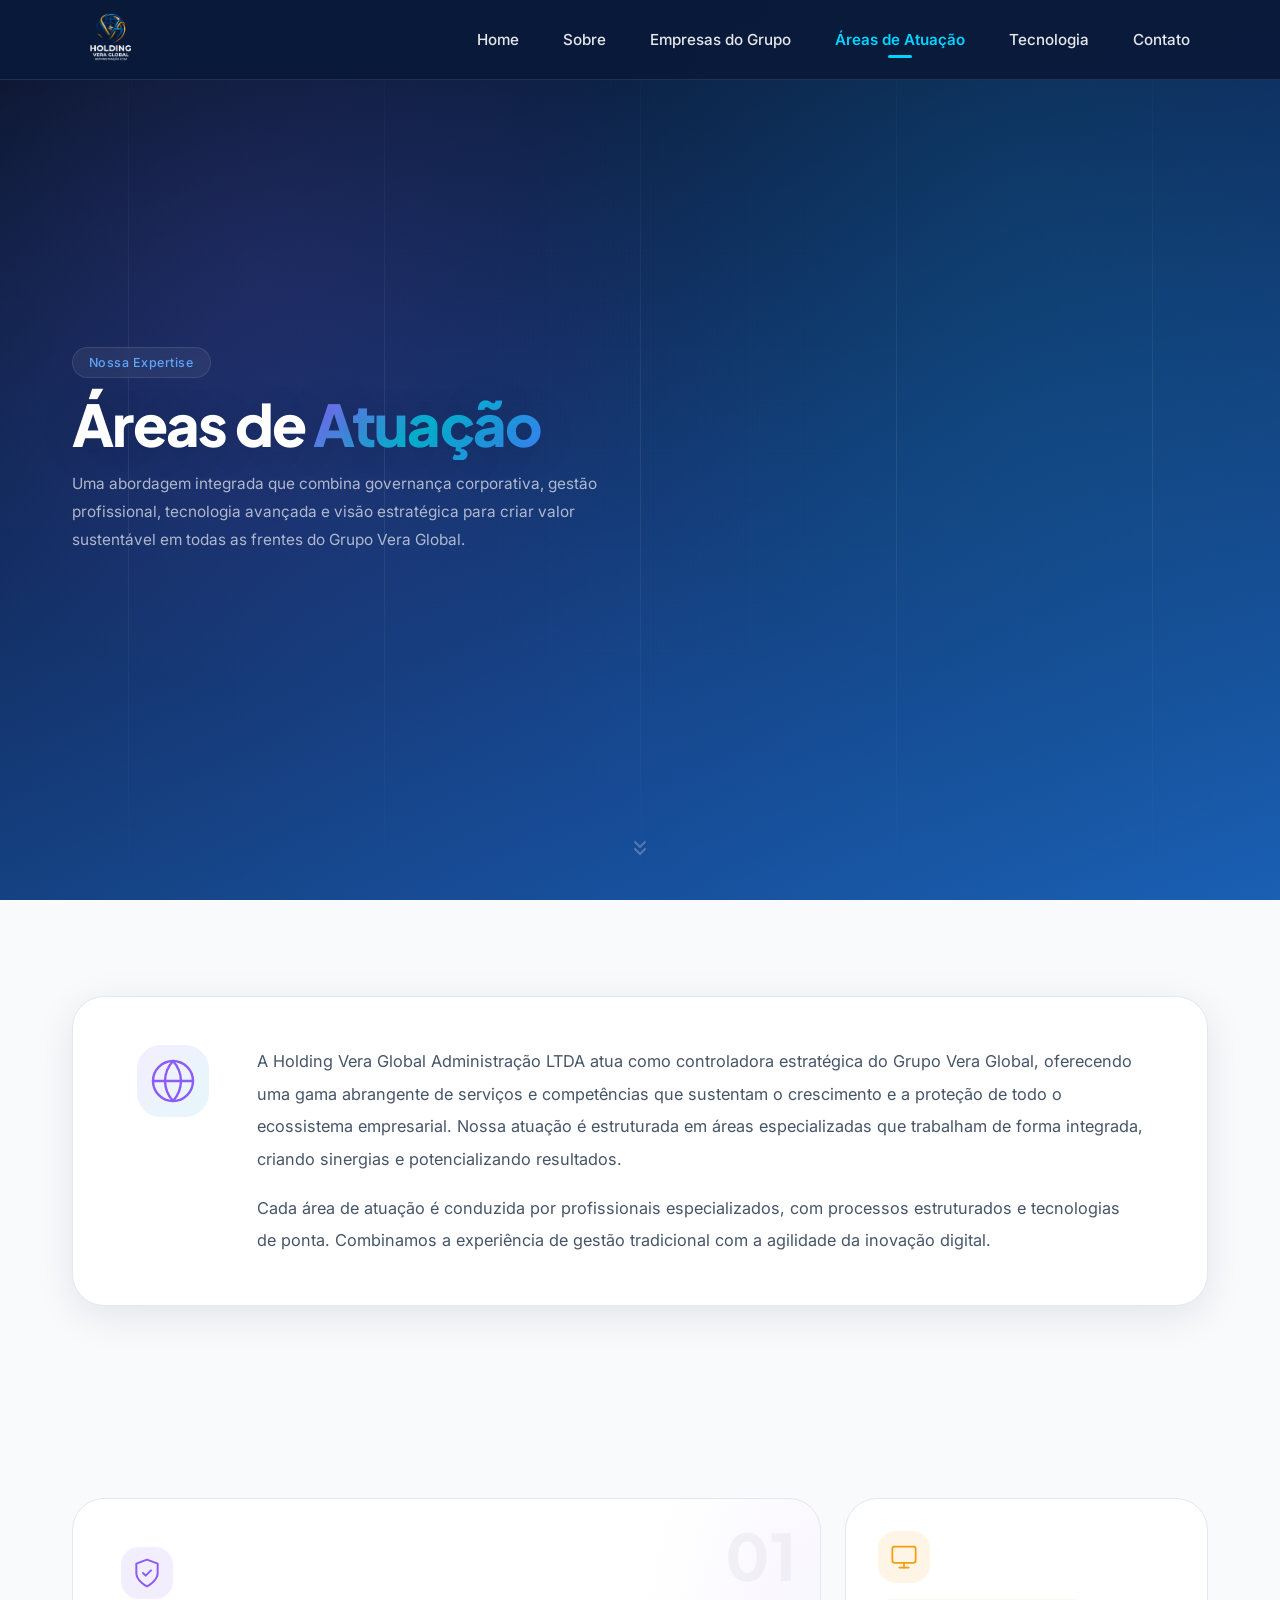
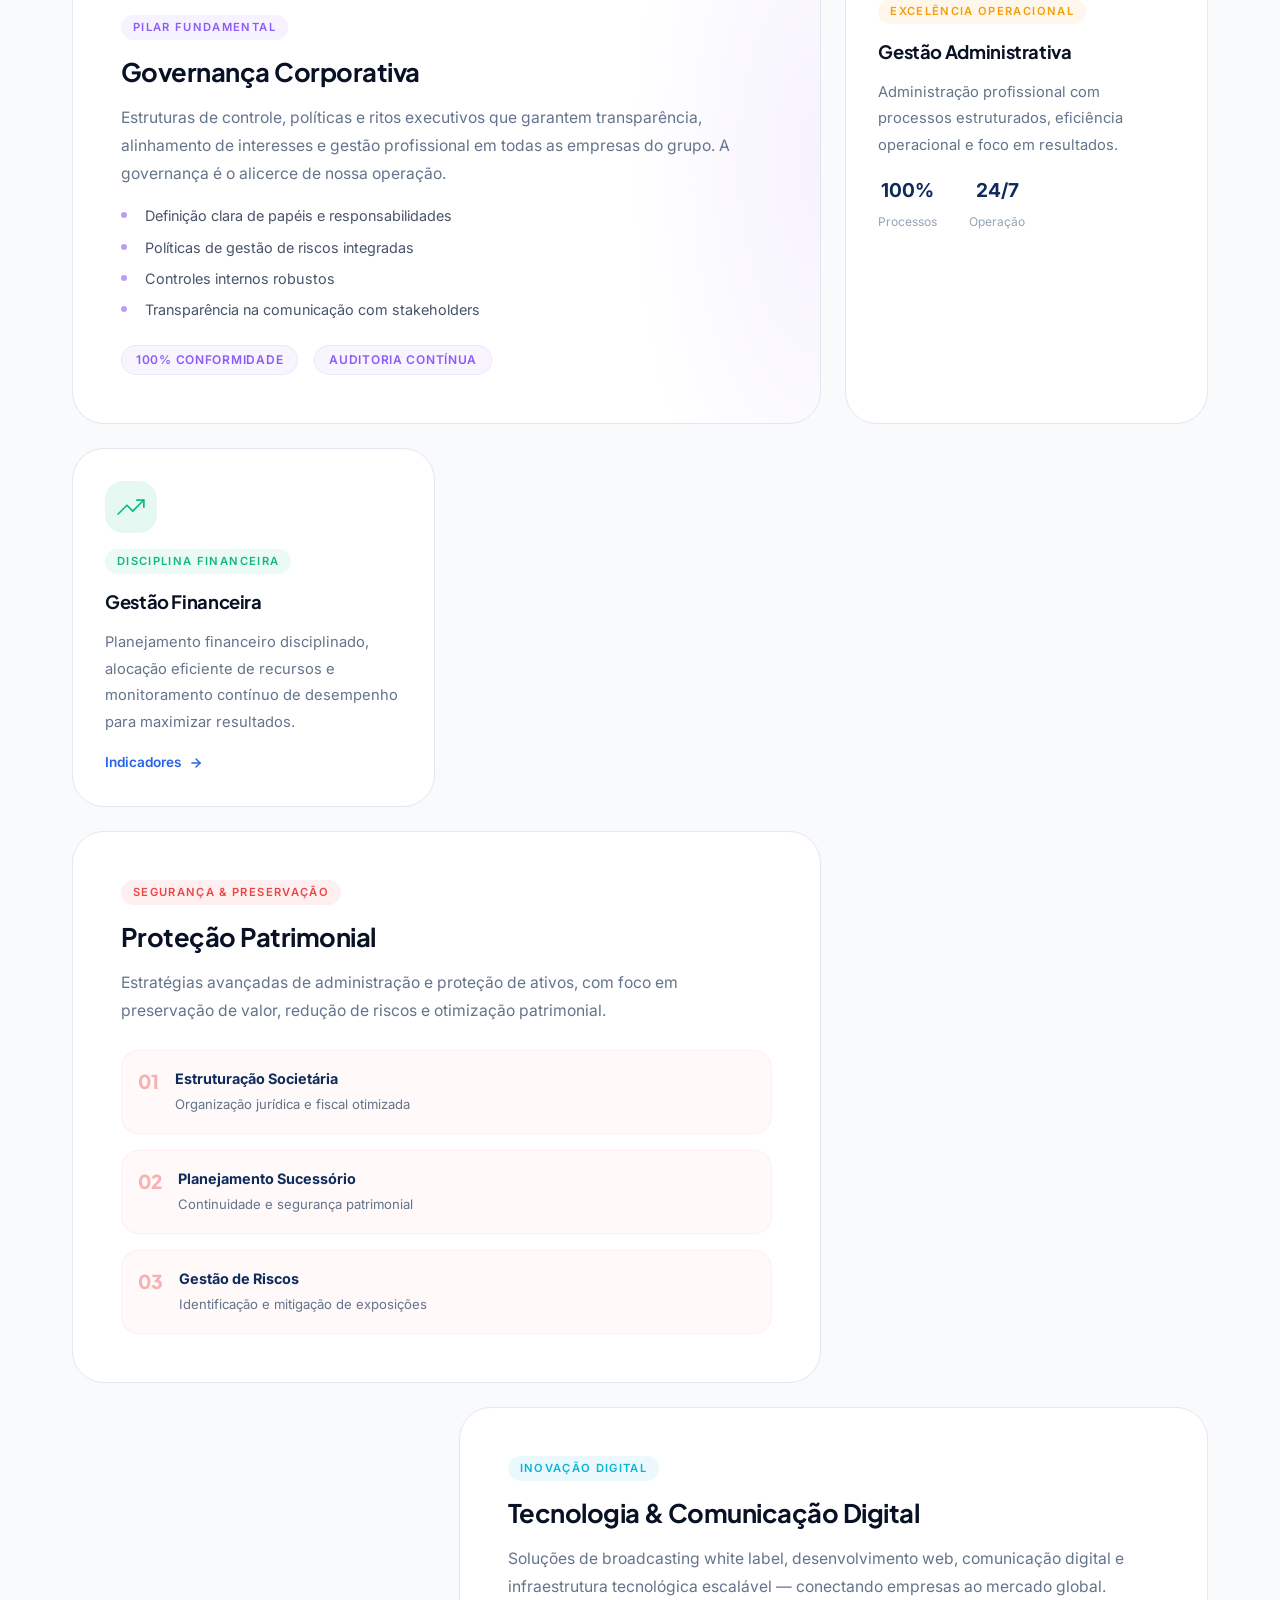
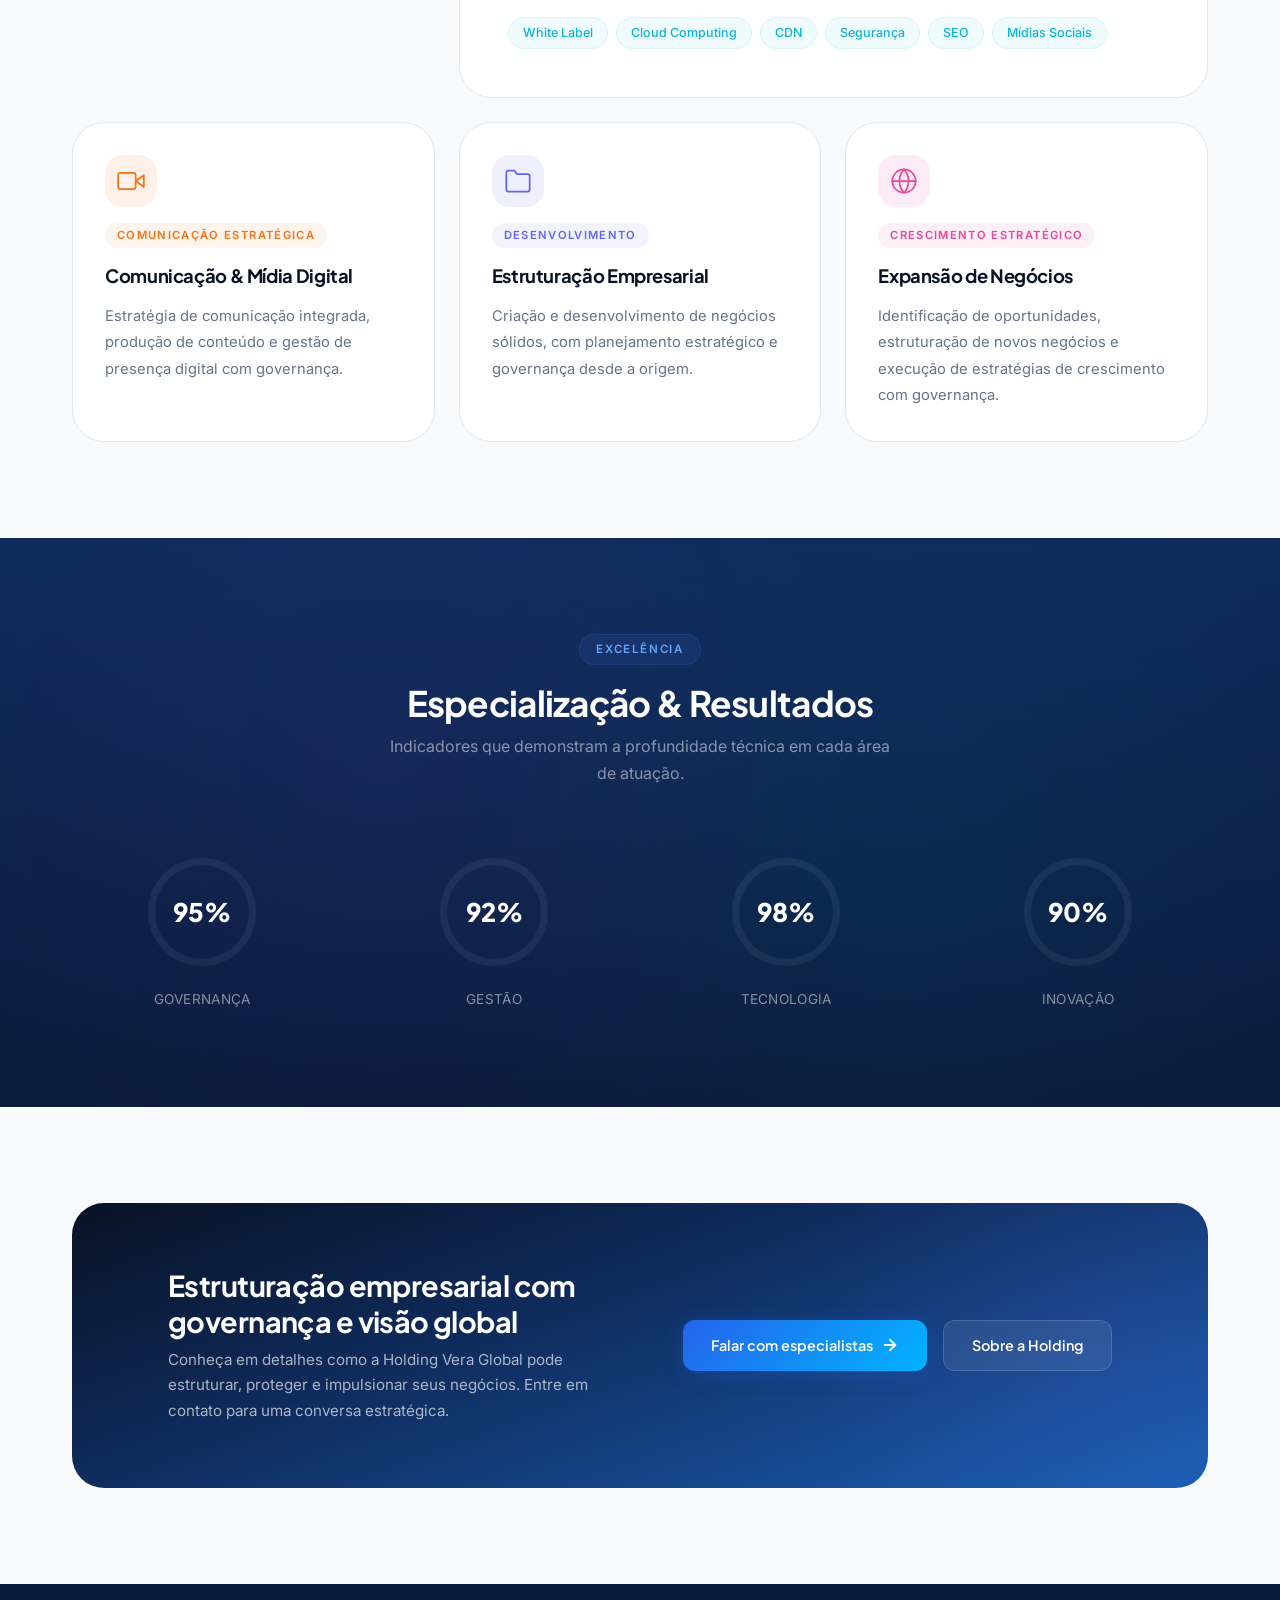
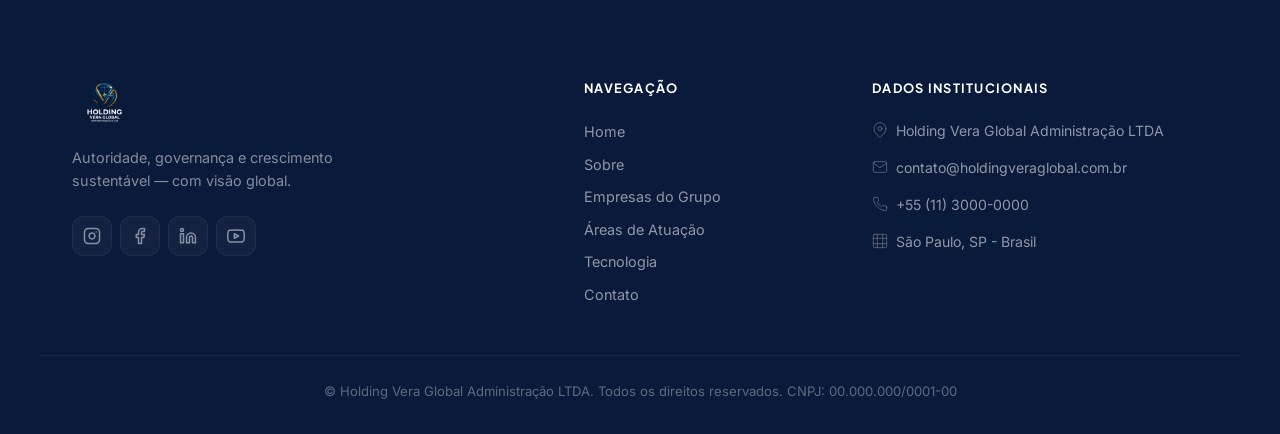
==== commit 49e3b395: "Ajuste de posicionamento" ====
--- a/atuacao.html
+++ b/atuacao.html
@@ -40,6 +40,7 @@
       href="https://fonts.googleapis.com/css2?family=Plus+Jakarta+Sans:wght@300;400;500;600;700;800&family=Inter:wght@400;500;600&display=swap"
       rel="stylesheet"
     />
+    <link rel="stylesheet" href="CSS/nav.css" />
     <link rel="stylesheet" href="CSS/atuacao.css" />
   </head>
   <body>
@@ -72,7 +73,7 @@
           type="button"
           aria-label="Abrir menu"
           aria-expanded="false"
-          aria-controls="menu"
+          aria-controls="mobile-menu"
           data-nav-toggle
         >
           <span aria-hidden="true"></span>
@@ -80,22 +81,17 @@
           <span aria-hidden="true"></span>
         </button>
       </div>
-      <div class="nav-drawer" id="menu" data-nav-drawer>
-        <div class="container nav-drawer-inner">
-          <nav class="nav-drawer-nav" aria-label="Menu mobile">
-            <a href="index.html" class="nav-link">Home</a>
-            <a href="sobre.html" class="nav-link">Sobre</a>
-            <a href="empresas.html" class="nav-link">Empresas do Grupo</a>
-            <a
-              href="atuacao.html"
-              class="nav-link is-active"
-              aria-current="page"
-              >Áreas de Atuação</a
-            >
-            <a href="tecnologia.html" class="nav-link">Tecnologia</a>
-            <a href="contato.html" class="nav-link">Contato</a>
-          </nav>
-        </div>
+      <div class="mobile-menu" id="mobile-menu" data-nav-drawer>
+        <nav class="mobile-menu-nav" aria-label="Menu mobile">
+          <a href="index.html" class="nav-link">Home</a>
+          <a href="sobre.html" class="nav-link">Sobre</a>
+          <a href="empresas.html" class="nav-link">Empresas do Grupo</a>
+          <a href="atuacao.html" class="nav-link is-active" aria-current="page"
+            >Áreas de Atuação</a
+          >
+          <a href="tecnologia.html" class="nav-link">Tecnologia</a>
+          <a href="contato.html" class="nav-link">Contato</a>
+        </nav>
       </div>
     </header>
 
@@ -756,46 +752,8 @@
       </svg>
     </button>
 
-    <script>
-      (() => {
-        const toggleBtn = document.querySelector("[data-nav-toggle]");
-        const drawer = document.querySelector("[data-nav-drawer]");
-        if (!toggleBtn || !drawer) return;
-        const close = () => {
-          drawer.classList.remove("is-open");
-          toggleBtn.setAttribute("aria-expanded", "false");
-          toggleBtn.classList.remove("is-active");
-        };
-        const open = () => {
-          drawer.classList.add("is-open");
-          toggleBtn.setAttribute("aria-expanded", "true");
-          toggleBtn.classList.add("is-active");
-        };
-        const toggle = () => {
-          drawer.classList.contains("is-open") ? close() : open();
-        };
-        if (!toggleBtn.dataset.fallbackNavBound) {
-          toggleBtn.dataset.fallbackNavBound = "1";
-          toggleBtn.addEventListener("click", (e) => {
-            e.preventDefault();
-            toggle();
-          });
-        }
-        if (!drawer.dataset.fallbackNavBound) {
-          drawer.dataset.fallbackNavBound = "1";
-          drawer.addEventListener("click", (e) => {
-            const link = e.target && e.target.closest && e.target.closest("a");
-            if (link) close();
-            if (e.target === drawer) close();
-          });
-          document.addEventListener("keydown", (e) => {
-            if (e.key === "Escape") close();
-          });
-        }
-        close();
-      })();
-    </script>
     <script src="js/global-network-bg.js" type="module" defer></script>
     <script src="js/atuacao.js" type="module" defer></script>
+    <script src="js/nav.js" defer></script>
   </body>
 </html>
--- a/CSS/nav.css
+++ b/CSS/nav.css
@@ -0,0 +1,310 @@
+/* ============================================================
+   HOLDING VERA GLOBAL — NAV.CSS
+   Sistema de Navegação Compartilhado
+   ============================================================ */
+
+/* ---- Variáveis ---- */
+:root {
+  --nav-height: 80px;
+  --nav-bg: rgba(10, 26, 58, 0.95);
+  --nav-bg-scrolled: rgba(255, 255, 255, 0.95);
+  --nav-text: rgba(255, 255, 255, 0.9);
+  --nav-text-scrolled: rgba(15, 23, 42, 0.9);
+  --nav-accent: #00d4ff;
+  --nav-accent-scrolled: #2563eb;
+  --nav-shadow: 0 4px 24px rgba(0, 0, 0, 0.15);
+  --nav-transition: 0.3s cubic-bezier(0.4, 0, 0.2, 1);
+}
+
+/* ---- Header Base ---- */
+.site-header {
+  position: fixed;
+  top: 0;
+  left: 0;
+  right: 0;
+  z-index: 1000;
+  height: var(--nav-height);
+  background: var(--nav-bg);
+  border-bottom: 1px solid rgba(255, 255, 255, 0.1);
+  transition: all var(--nav-transition);
+}
+
+.site-header.is-scrolled {
+  background: var(--nav-bg-scrolled);
+  box-shadow: var(--nav-shadow);
+  border-bottom: 1px solid rgba(37, 99, 235, 0.1);
+}
+
+.site-header.is-hidden {
+  transform: translateY(-100%);
+}
+
+.header-inner {
+  display: flex;
+  align-items: center;
+  justify-content: space-between;
+  height: 100%;
+  max-width: 1400px;
+  margin: 0 auto;
+  padding: 0 24px;
+}
+
+/* ---- Brand/Logo ---- */
+.brand {
+  flex-shrink: 0;
+  display: flex;
+  align-items: center;
+  text-decoration: none;
+  z-index: 1001;
+}
+
+.brand-logo {
+  height: 60px;
+  width: auto;
+  transition: transform var(--nav-transition);
+}
+
+.brand:hover .brand-logo {
+  transform: scale(1.05);
+}
+
+/* ---- Navegação Desktop ---- */
+.nav {
+  display: flex;
+  align-items: center;
+  gap: 8px;
+}
+
+.nav-link {
+  position: relative;
+  padding: 10px 18px;
+  font-size: 0.95rem;
+  font-weight: 500;
+  color: var(--nav-text);
+  text-decoration: none;
+  border-radius: 8px;
+  transition: all var(--nav-transition);
+  white-space: nowrap;
+}
+
+.nav-link:hover {
+  color: var(--nav-accent);
+  background: rgba(0, 212, 255, 0.1);
+}
+
+.nav-link.is-active {
+  color: var(--nav-accent);
+  font-weight: 600;
+}
+
+.nav-link.is-active::after {
+  content: "";
+  position: absolute;
+  bottom: 4px;
+  left: 50%;
+  transform: translateX(-50%);
+  width: 24px;
+  height: 3px;
+  background: var(--nav-accent);
+  border-radius: 2px;
+}
+
+/* Estado scrolled do header */
+.site-header.is-scrolled .nav-link {
+  color: var(--nav-text-scrolled);
+}
+
+.site-header.is-scrolled .nav-link:hover {
+  color: var(--nav-accent-scrolled);
+  background: rgba(37, 99, 235, 0.08);
+}
+
+.site-header.is-scrolled .nav-link.is-active {
+  color: var(--nav-accent-scrolled);
+}
+
+.site-header.is-scrolled .nav-link.is-active::after {
+  background: var(--nav-accent-scrolled);
+}
+
+/* ---- Botão Mobile Toggle (Hambúrguer) ---- */
+.nav-toggle {
+  display: none;
+  flex-direction: column;
+  justify-content: center;
+  align-items: center;
+  gap: 5px;
+  width: 44px;
+  height: 44px;
+  background: transparent;
+  border: none;
+  cursor: pointer;
+  padding: 8px;
+  z-index: 1001;
+  position: relative;
+}
+
+.nav-toggle span {
+  display: block;
+  width: 24px;
+  height: 2px;
+  background: var(--nav-text);
+  border-radius: 2px;
+  transition: all var(--nav-transition);
+  transform-origin: center;
+}
+
+.site-header.is-scrolled .nav-toggle span {
+  background: var(--nav-text-scrolled);
+}
+
+.nav-toggle.is-active span {
+  background: var(--nav-text-scrolled);
+}
+
+.nav-toggle.is-active span:nth-child(1) {
+  transform: translateY(7px) rotate(45deg);
+}
+
+.nav-toggle.is-active span:nth-child(2) {
+  opacity: 0;
+  transform: scaleX(0);
+}
+
+.nav-toggle.is-active span:nth-child(3) {
+  transform: translateY(-7px) rotate(-45deg);
+}
+
+/* ---- Menu Mobile Drawer ---- */
+.mobile-menu {
+  position: fixed;
+  top: 0;
+  left: 0;
+  right: 0;
+  bottom: 0;
+  background: linear-gradient(180deg, #ffffff 0%, #f8fafc 100%);
+  z-index: 999;
+  display: flex;
+  flex-direction: column;
+  align-items: center;
+  justify-content: center;
+  opacity: 0;
+  visibility: hidden;
+  transition: all var(--nav-transition);
+}
+
+.mobile-menu.is-open {
+  opacity: 1;
+  visibility: visible;
+}
+
+.mobile-menu-nav {
+  display: flex;
+  flex-direction: column;
+  align-items: center;
+  gap: 8px;
+  width: 100%;
+  max-width: 400px;
+  padding: 24px;
+}
+
+.mobile-menu-nav .nav-link {
+  font-size: 1.5rem;
+  font-weight: 600;
+  padding: 16px 24px;
+  color: var(--nav-text-scrolled);
+  width: 100%;
+  text-align: center;
+  border-radius: 12px;
+  transition: all var(--nav-transition);
+}
+
+.mobile-menu-nav .nav-link:hover {
+  background: linear-gradient(
+    135deg,
+    rgba(37, 99, 235, 0.1) 0%,
+    rgba(0, 180, 255, 0.1) 100%
+  );
+  color: var(--nav-accent-scrolled);
+  transform: translateX(4px);
+}
+
+.mobile-menu-nav .nav-link.is-active {
+  background: linear-gradient(
+    135deg,
+    rgba(37, 99, 235, 0.15) 0%,
+    rgba(0, 180, 255, 0.15) 100%
+  );
+  color: var(--nav-accent-scrolled);
+}
+
+.mobile-menu-nav .nav-link.is-active::after {
+  display: none;
+}
+
+/* ---- Responsivo ---- */
+@media (max-width: 768px) {
+  .nav {
+    display: none;
+  }
+
+  .nav-toggle {
+    display: flex;
+  }
+
+  .brand-logo {
+    height: 50px;
+  }
+}
+
+@media (min-width: 769px) {
+  .mobile-menu {
+    display: none;
+  }
+}
+
+/* ---- Scroll Lock (quando menu mobile está aberto) ---- */
+body.no-scroll {
+  overflow: hidden;
+  padding-right: var(--scrollbar-width, 0px);
+}
+
+/* ---- Animações Suaves ---- */
+@keyframes fadeIn {
+  from {
+    opacity: 0;
+    transform: translateY(-10px);
+  }
+  to {
+    opacity: 1;
+    transform: translateY(0);
+  }
+}
+
+.mobile-menu.is-open .mobile-menu-nav .nav-link {
+  animation: fadeIn 0.4s ease-out forwards;
+}
+
+.mobile-menu.is-open .mobile-menu-nav .nav-link:nth-child(1) {
+  animation-delay: 0.05s;
+}
+
+.mobile-menu.is-open .mobile-menu-nav .nav-link:nth-child(2) {
+  animation-delay: 0.1s;
+}
+
+.mobile-menu.is-open .mobile-menu-nav .nav-link:nth-child(3) {
+  animation-delay: 0.15s;
+}
+
+.mobile-menu.is-open .mobile-menu-nav .nav-link:nth-child(4) {
+  animation-delay: 0.2s;
+}
+
+.mobile-menu.is-open .mobile-menu-nav .nav-link:nth-child(5) {
+  animation-delay: 0.25s;
+}
+
+.mobile-menu.is-open .mobile-menu-nav .nav-link:nth-child(6) {
+  animation-delay: 0.3s;
+}
--- a/CSS/atuacao.css
+++ b/CSS/atuacao.css
@@ -130,168 +130,12 @@
   padding: 0 var(--exp-space-xl);
 }
 
-/* ---- Header ---- */
-.site-header {
-  position: fixed;
-  top: 0;
-  left: 0;
-  right: 0;
-  z-index: 1000;
-  padding: var(--space-lg) 0;
-
-  background: rgba(10, 26, 58, 0.35);
-  border-bottom: 1px solid rgba(255, 255, 255, 0.08);
-  -webkit-backdrop-filter: blur(18px);
-}
-.site-header.is-scrolled {
-  background: rgba(255, 255, 255, 0.82);
-  backdrop-filter: blur(24px) saturate(1.4);
-  -webkit-backdrop-filter: blur(24px) saturate(1.4);
-  box-shadow:
-    0 1px 0 rgba(15, 23, 42, 0.05),
-    0 8px 32px rgba(15, 23, 42, 0.04);
-  padding: var(--space-md) 0;
-  border-bottom: 1px solid rgba(37, 99, 235, 0.08);
-}
-.site-header.is-hidden {
-  transform: translateY(-100%);
-}
-.header-inner {
-  display: flex;
-  align-items: center;
-  justify-content: space-between;
-  gap: var(--space-lg);
-}
-.brand {
-  flex-shrink: 0;
-  display: flex;
-  align-items: center;
-  position: relative;
-}
-.brand-logo {
-  height: 80px;
-  width: auto;
-  border-radius: 2em;
-}
-.brand:hover .brand-logo {
-  transform: scale(1.02);
-}
-
-.nav {
-  display: flex;
-  align-items: center;
-  gap: var(--space-xs);
-}
-.nav-link {
-  position: relative;
-  padding: 8px 14px;
-  font-size: 0.9rem;
-  font-weight: 500;
-  color: rgba(255, 255, 255, 0.85);
-  border-radius: var(--radius-sm);
-  transition:
-    color var(--trans-fast) var(--ease-out),
-    background var(--trans-fast) var(--ease-out);
-}
-.nav-link:hover {
-  color: #00d4ff;
-  background: rgba(0, 212, 255, 0.1);
-}
-.nav-link.is-active {
-  color: aqua;
-  font-weight: 600;
-}
-.nav-link.is-active::after {
-  content: "";
-  position: absolute;
-  bottom: 0;
-  left: 50%;
-  transform: translateX(-50%);
-  width: 20px;
-  height: 2px;
-  background: var(--gradient-accent);
-  border-radius: var(--radius-full);
-}
-
-.nav-toggle {
-  display: none;
-  flex-direction: column;
-  gap: 5px;
-  background: none;
-  border: none;
-  cursor: pointer;
-  padding: var(--space-sm);
-  z-index: 1001;
-}
-.nav-toggle span {
-  display: block;
-  width: 24px;
-  height: 2px;
-  background: white;
-  border-radius: var(--radius-full);
-  transition:
-    transform var(--trans-base) var(--ease-out),
-    opacity var(--trans-base) var(--ease-out);
-  transform-origin: center;
-}
-.nav-toggle.is-active span:nth-child(1) {
-  transform: translateY(7px) rotate(45deg);
-  background: #000;
-}
-.nav-toggle.is-active span:nth-child(2) {
-  opacity: 0;
-  background: #000;
-}
-.nav-toggle.is-active span:nth-child(3) {
-  transform: translateY(-7px) rotate(-45deg);
-  background: #000;
-}
-
-.nav-drawer {
-  display: none;
-  position: fixed;
-  top: 0;
-  left: 0;
-  right: 0;
-  bottom: 0;
-  background: rgba(255, 255, 255, 0.98);
-  backdrop-filter: blur(30px);
-  -webkit-backdrop-filter: blur(30px);
-  z-index: 999;
-  opacity: 0;
-  visibility: hidden;
-  transition:
-    opacity var(--trans-base) var(--ease-out),
-    visibility var(--trans-base) var(--ease-out);
-}
-.nav-drawer.is-open {
-  opacity: 1;
-  visibility: visible;
-}
-.nav-drawer-inner {
-  display: flex;
-  flex-direction: column;
-  justify-content: center;
-  align-items: center;
-  height: 100%;
-}
-.nav-drawer-nav {
-  display: flex;
-  flex-direction: column;
-  align-items: center;
-  gap: var(--space-sm);
-}
-.nav-drawer-nav .nav-link {
-  font-size: 1.25rem;
-  padding: var(--space-md) var(--space-lg);
-}
-
 /* ==========================================================
    HERO
    ========================================================== */
 .exp-hero {
   position: relative;
-  min-height: 85vh;
+  min-height: 100vh;
   display: flex;
   align-items: center;
   overflow: hidden;
@@ -1198,6 +1042,57 @@
   }
 }
 @media (max-width: 768px) {
+  .nav-drawer {
+    background: linear-gradient(180deg, #ffffff 0%, #f8fafc 100%);
+    border-top: 1px solid rgba(37, 99, 235, 0.08);
+  }
+
+  .nav-drawer-nav .nav-link {
+    color: var(--blue-deep);
+    font-weight: 600;
+    font-size: 1.35rem;
+    position: relative;
+    width: 100%;
+    text-align: center;
+    transition: all var(--trans-fast) var(--ease-out);
+  }
+
+  .nav-drawer-nav .nav-link:hover {
+    color: var(--blue-bright);
+    background: linear-gradient(
+      135deg,
+      rgba(37, 99, 235, 0.08) 0%,
+      rgba(0, 180, 255, 0.08) 100%
+    );
+    transform: translateX(4px);
+  }
+
+  .nav-drawer-nav .nav-link.is-active {
+    color: var(--blue-bright);
+    background: linear-gradient(
+      135deg,
+      rgba(37, 99, 235, 0.1) 0%,
+      rgba(0, 180, 255, 0.1) 100%
+    );
+  }
+
+  .nav-drawer-nav .nav-link.is-active::after {
+    display: none;
+  }
+  .section {
+    padding: var(--space-3xl) 0;
+  }
+  .hero {
+    min-height: auto;
+    padding: var(--space-5xl) 0 var(--space-3xl);
+  }
+  .hero-actions {
+    flex-direction: column;
+  }
+  .hero-actions .btn {
+    width: 100%;
+    justify-content: center;
+  }
   .nav {
     display: none;
   }
@@ -1208,7 +1103,7 @@
     display: block;
   }
   .exp-hero {
-    min-height: 70vh;
+    min-height: 100vh;
   }
   .exp-grid {
     grid-template-columns: 1fr;
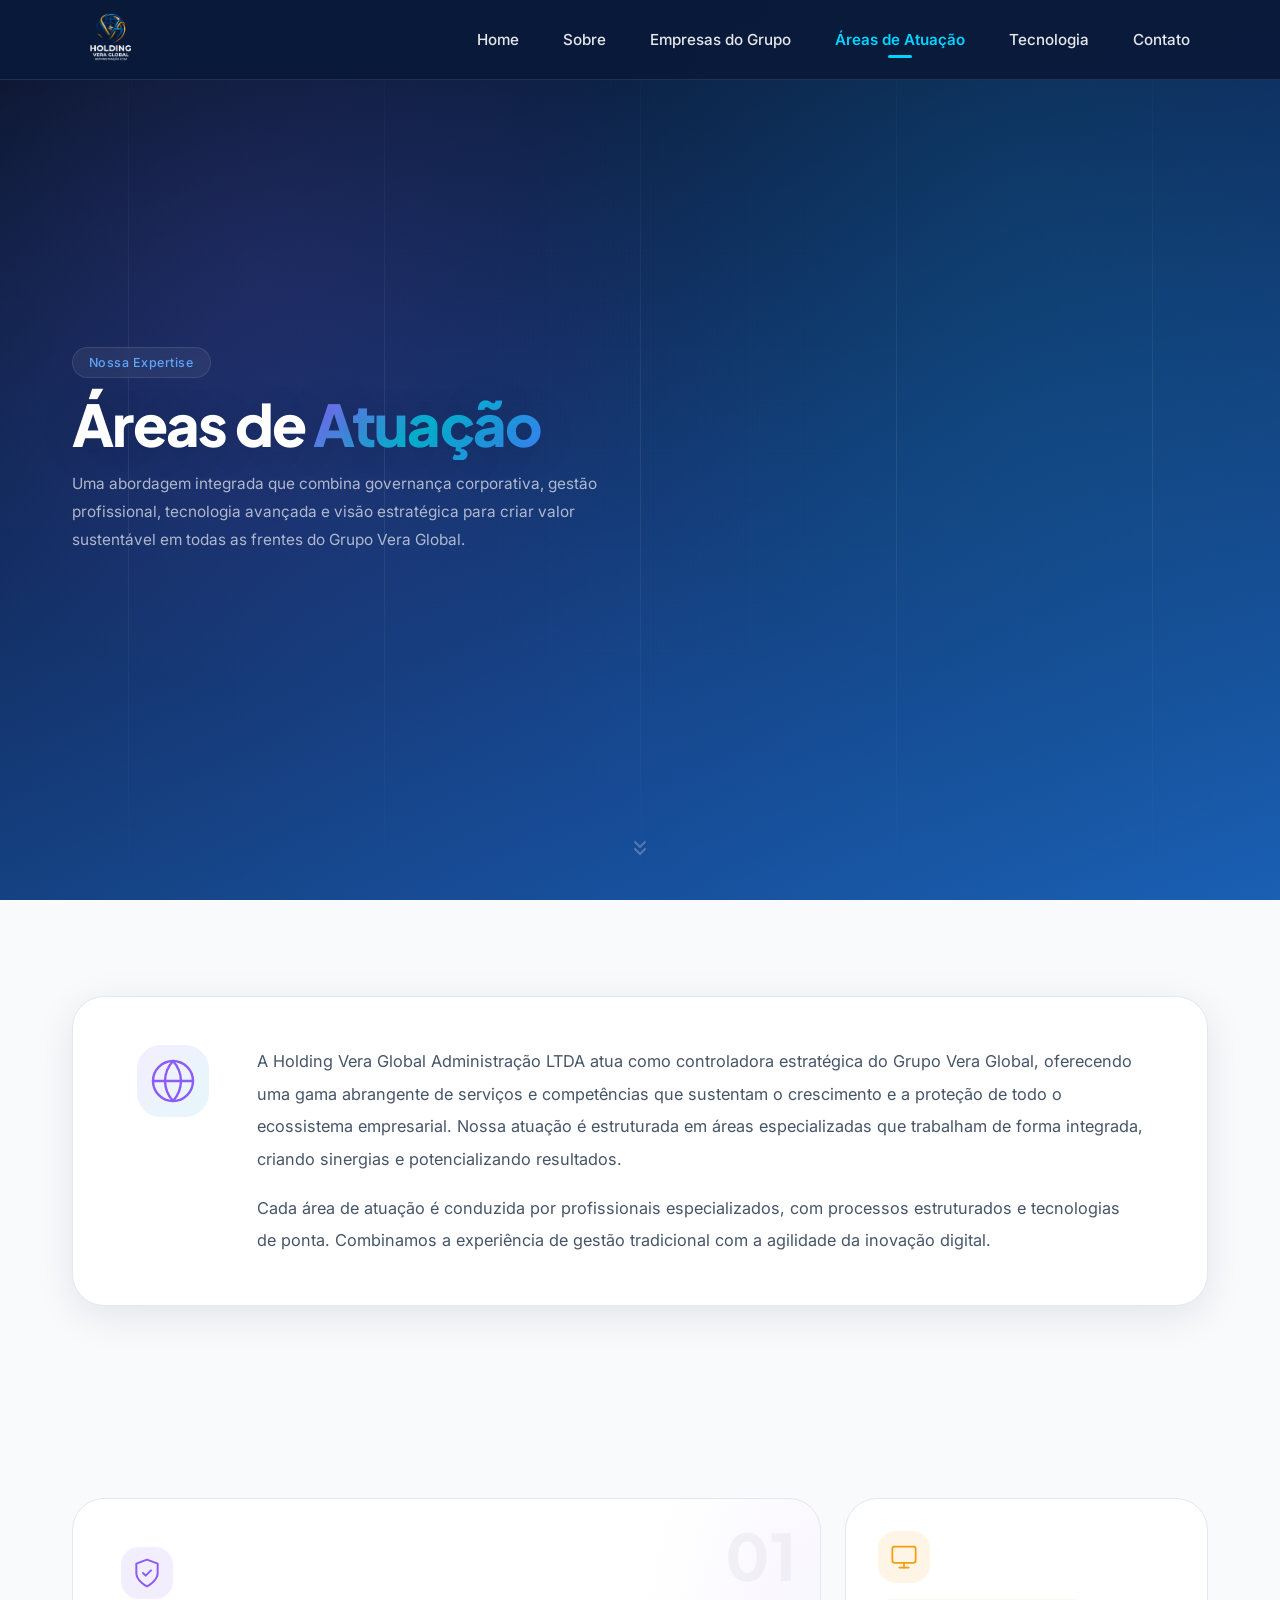
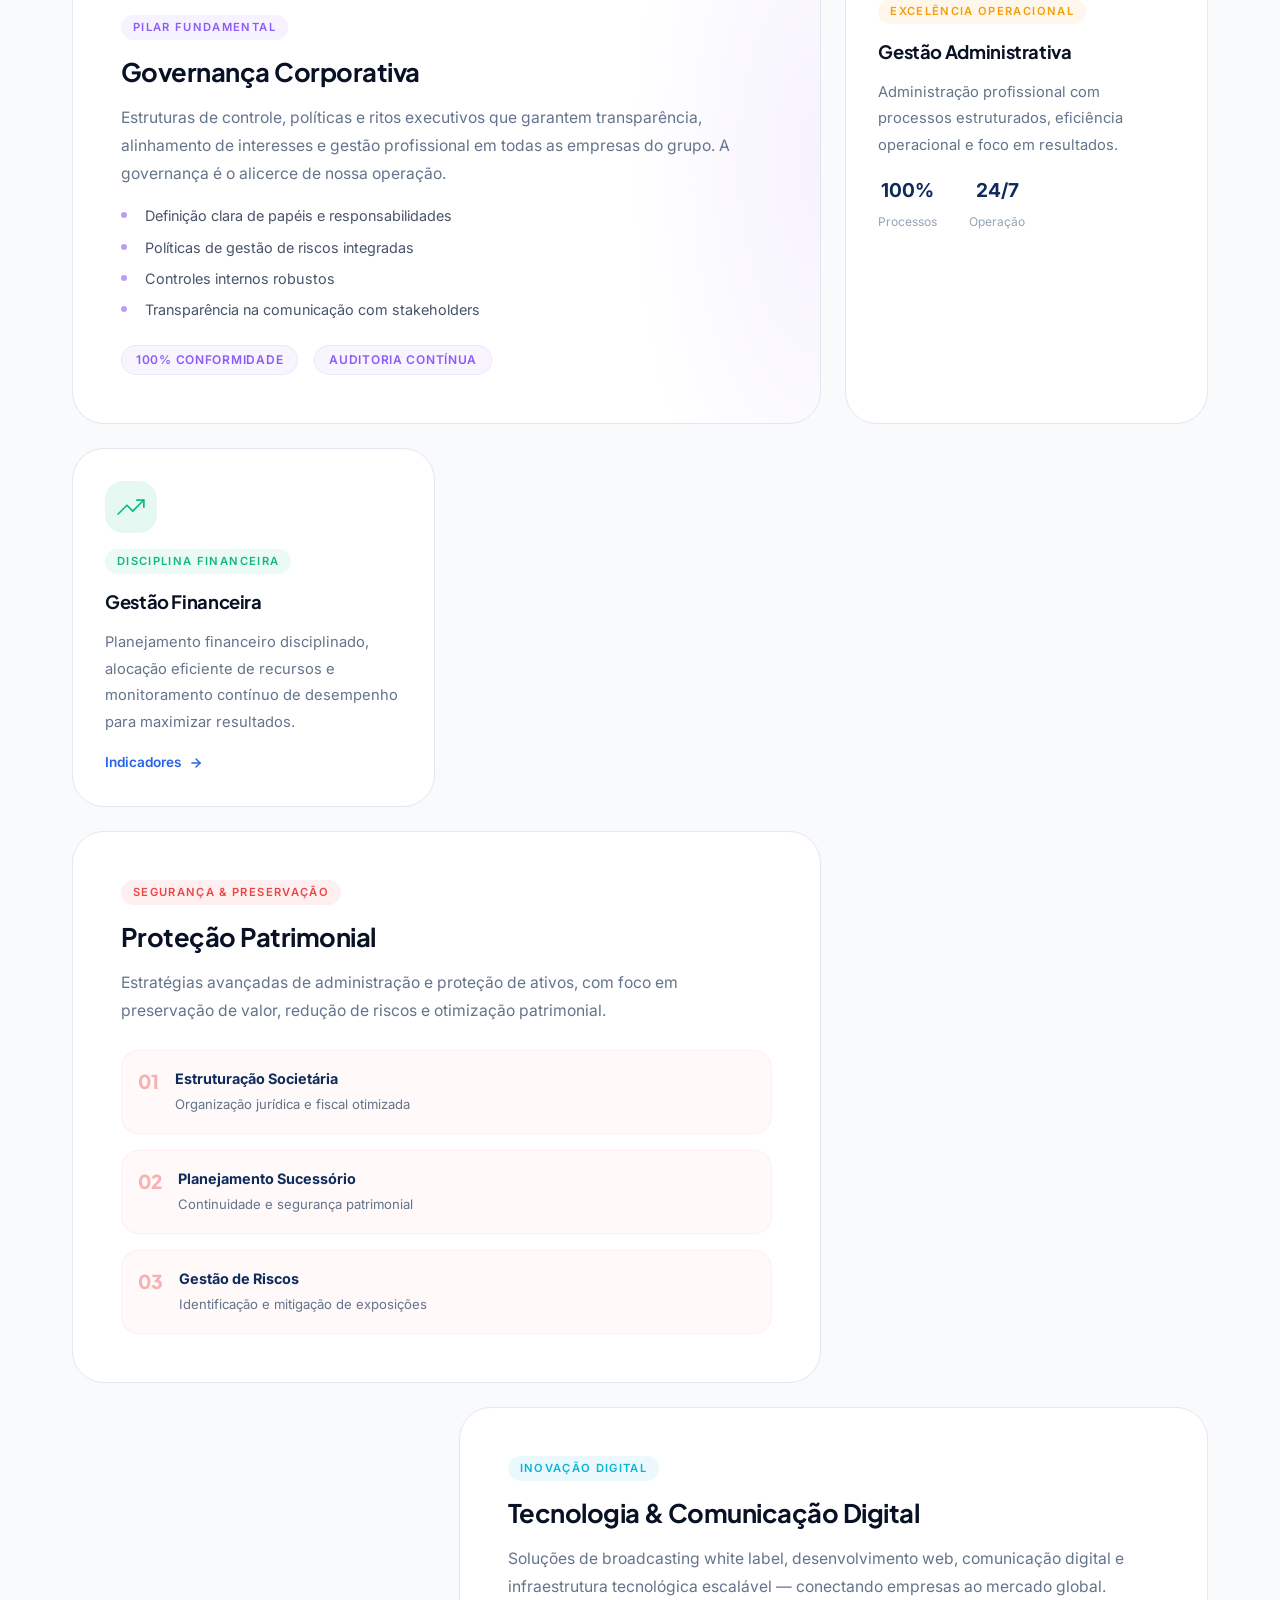
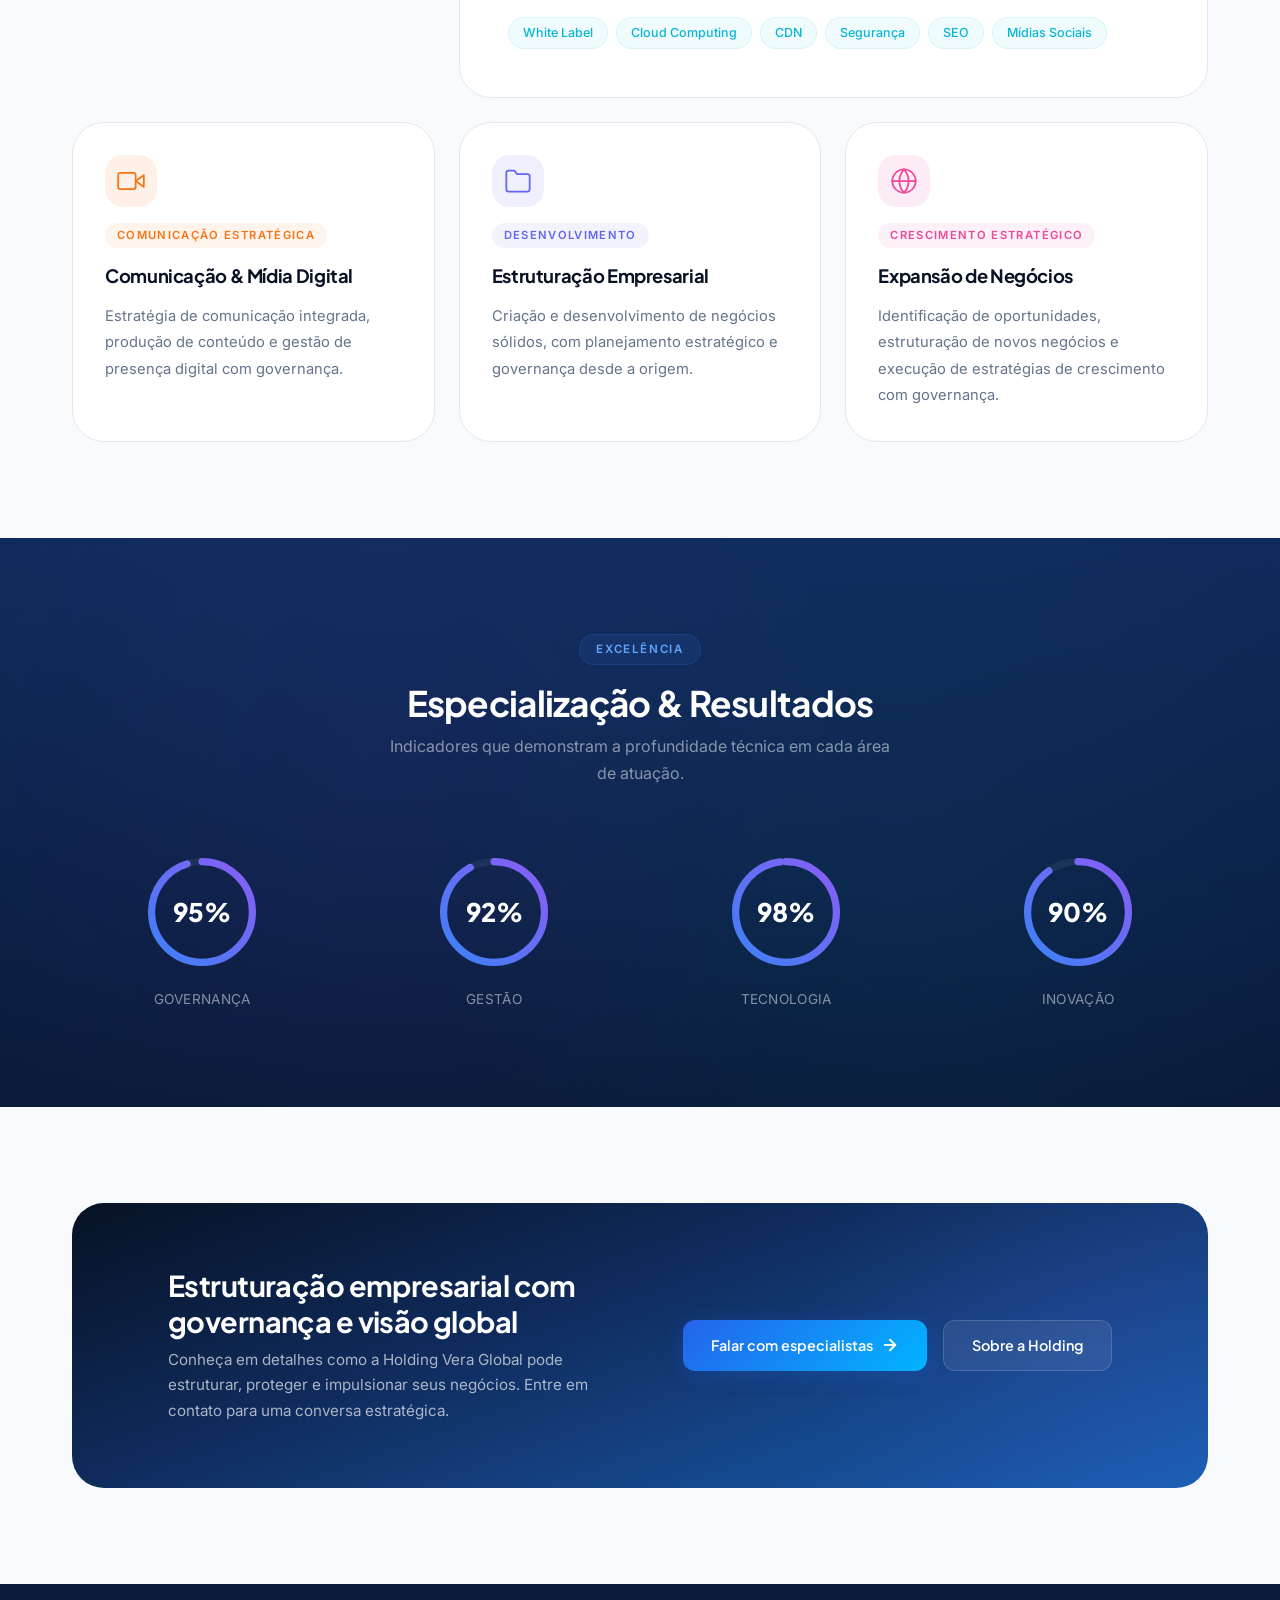
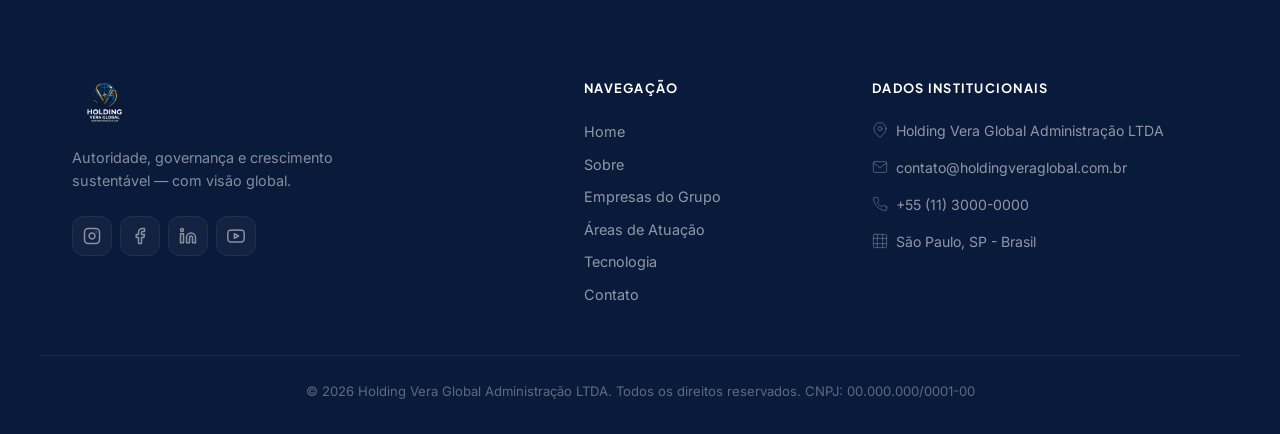
==== commit c8cae702: "Corrige caminhos dos arquivos JS e ajustes no deploy" ====
--- a/atuacao.html
+++ b/atuacao.html
@@ -752,8 +752,7 @@
       </svg>
     </button>
 
-    <script src="js/global-network-bg.js" type="module" defer></script>
-    <script src="js/atuacao.js" type="module" defer></script>
-    <script src="js/nav.js" defer></script>
+    <script src="JS/atuacao.js" type="module" defer></script>
+    <script src="JS/nav.js" defer></script>
   </body>
 </html>
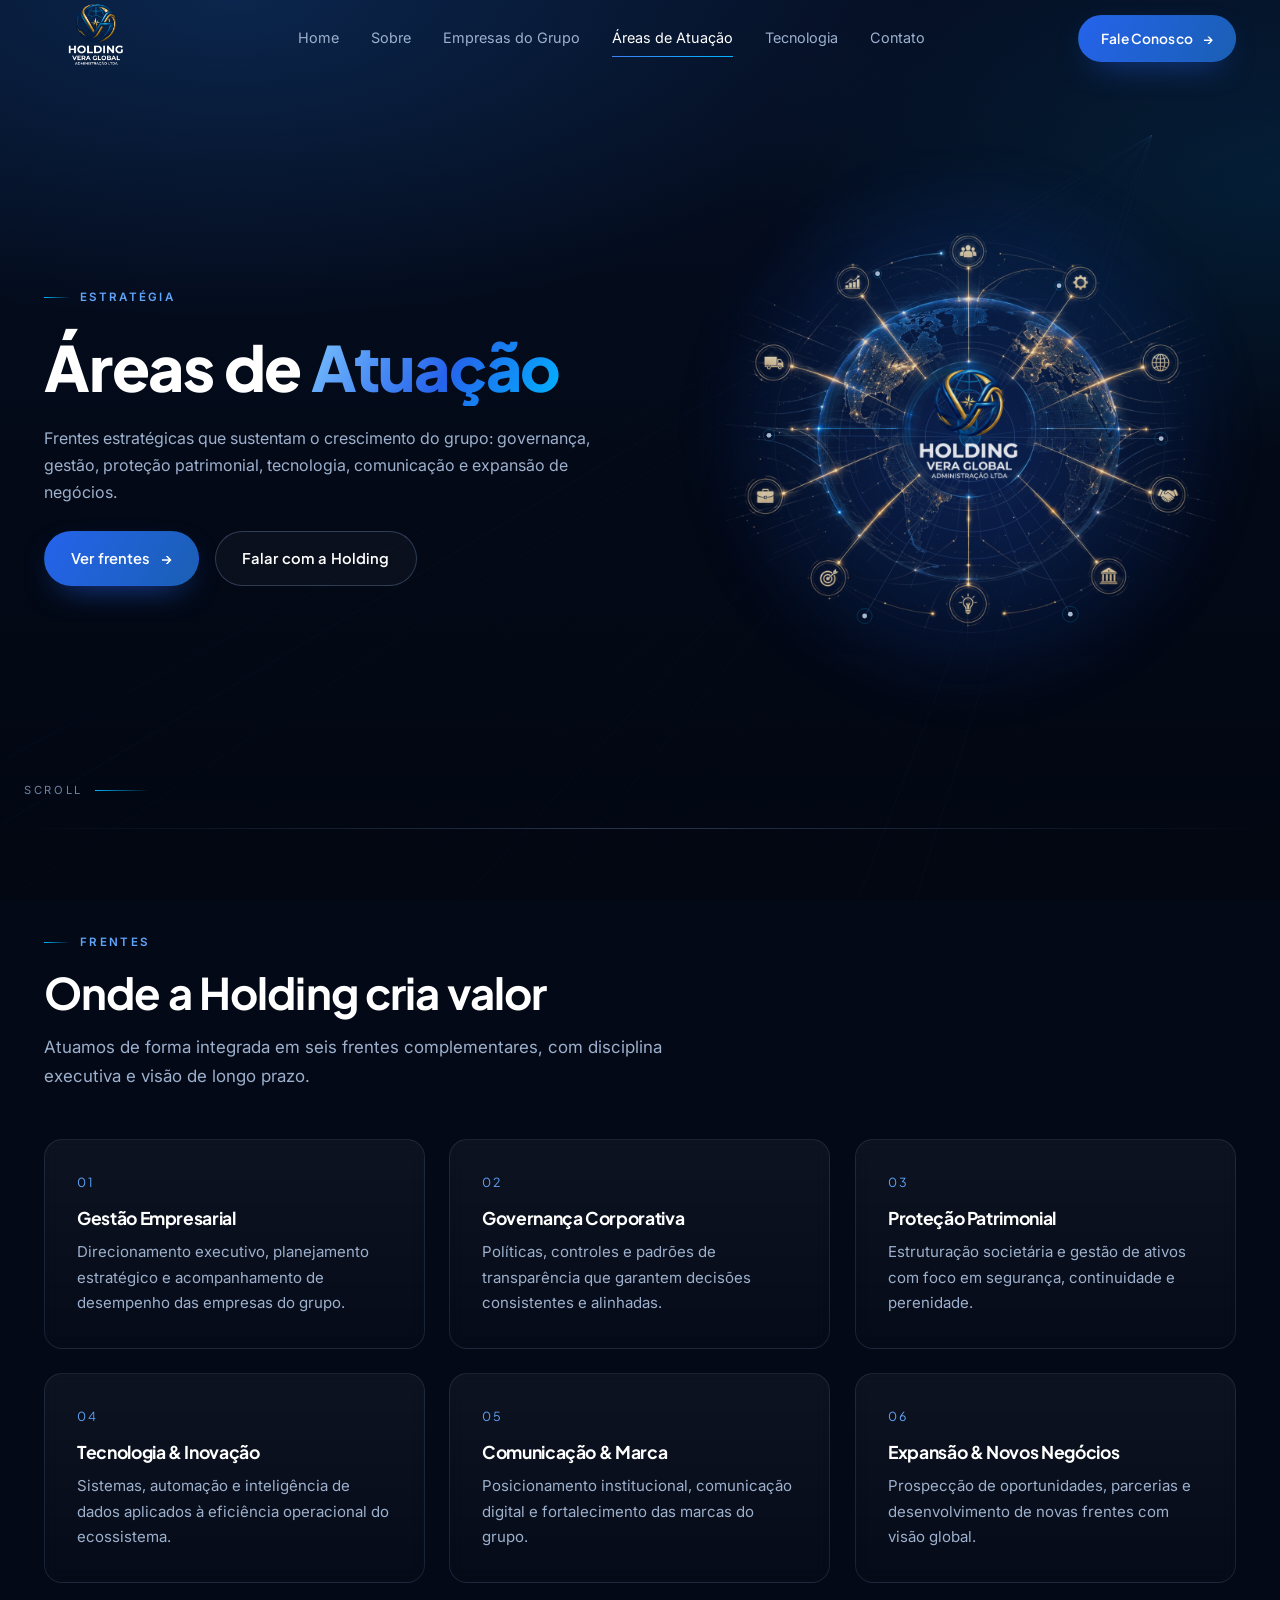
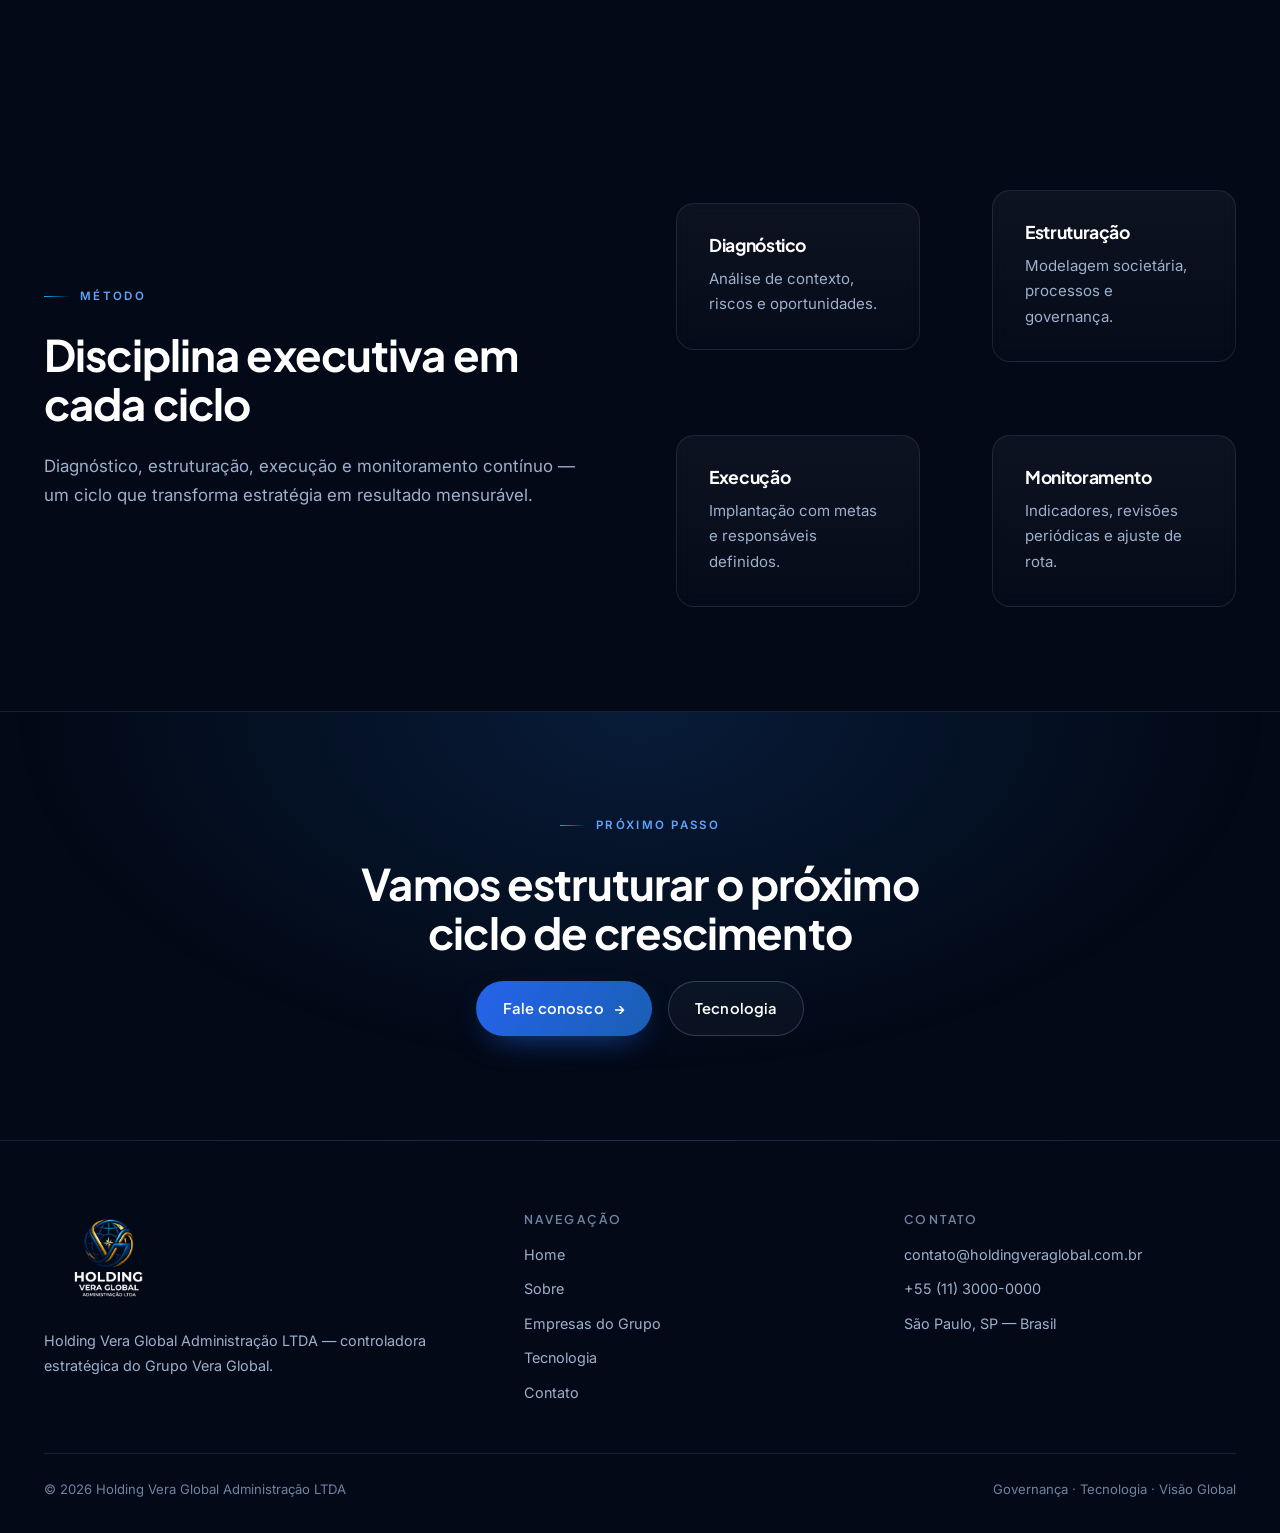
==== commit 76fd9144: "substituir Projeto" ====
--- a/atuacao.html
+++ b/atuacao.html
@@ -3,756 +3,284 @@
   <head>
     <meta charset="UTF-8" />
     <meta name="viewport" content="width=device-width, initial-scale=1.0" />
+    <title>Áreas de Atuação | Holding Vera Global</title>
     <meta
       name="description"
-      content="Áreas de atuação da Holding Vera Global Administração LTDA: governança corporativa, gestão administrativa, gestão financeira, proteção patrimonial, tecnologia, comunicação, mídia digital, estruturação empresarial e expansão de negócios."
-    />
+      content="Gestão empresarial, governança, proteção patrimonial, tecnologia, comunicação e expansão: as áreas de atuação da Holding Vera Global."
+    />
+    <meta property="og:type" content="website" />
     <meta
       property="og:title"
       content="Áreas de Atuação | Holding Vera Global"
     />
     <meta
       property="og:description"
-      content="Conheça as áreas de atuação da Holding Vera Global: governança, gestão, tecnologia, comunicação e expansão empresarial com visão global."
-    />
-    <meta property="og:type" content="website" />
-    <meta
-      property="og:url"
-      content="https://holdingveraglobal.com.br/atuacao"
-    />
-    <meta
-      property="og:image"
-      content="https://holdingveraglobal.com.br/assets/og-image.jpg"
+      content="As frentes estratégicas que sustentam o crescimento do Grupo Vera Global."
     />
     <meta name="twitter:card" content="summary_large_image" />
-    <meta
-      name="twitter:title"
-      content="Áreas de Atuação | Holding Vera Global"
-    />
-    <meta
-      name="twitter:description"
-      content="Governança, gestão, tecnologia e expansão: as áreas de atuação da Holding Vera Global Administração LTDA."
-    />
-    <title>Áreas de Atuação | Holding Vera Global</title>
+    <link
+      rel="canonical"
+      href="https://holdingveraglobal.com.br/atuacao.html"
+    />
+    <link rel="icon" href="assets/holdingSemFundo.png" type="image/png" />
     <link rel="preconnect" href="https://fonts.googleapis.com" />
     <link rel="preconnect" href="https://fonts.gstatic.com" crossorigin />
     <link
       href="https://fonts.googleapis.com/css2?family=Plus+Jakarta+Sans:wght@300;400;500;600;700;800&family=Inter:wght@400;500;600&display=swap"
       rel="stylesheet"
     />
-    <link rel="stylesheet" href="CSS/nav.css" />
-    <link rel="stylesheet" href="CSS/atuacao.css" />
+    <link rel="stylesheet" href="css/global.css" />
+    <link rel="stylesheet" href="css/atuacao.css" />
   </head>
-  <body>
+
+  <body data-page="atuacao">
     <a class="skip-link" href="#conteudo">Pular para o conteúdo</a>
+    <div class="bg-veil" aria-hidden="true"></div>
+    <canvas class="bg-canvas" data-bg-canvas aria-hidden="true"></canvas>
 
     <header class="site-header" data-header>
       <div class="container header-inner">
-        <a class="brand" href="index.html" aria-label="Holding Vera Global">
+        <a
+          class="brand"
+          href="index.html"
+          aria-label="Holding Vera Global — página inicial"
+        >
           <img
             src="assets/holdingSemFundo.png"
             alt="Holding Vera Global"
             width="180"
             height="50"
-            loading="eager"
-            class="brand-logo"
           />
         </a>
-        <nav class="nav" aria-label="Navegação principal">
-          <a href="index.html" class="nav-link">Home</a>
-          <a href="sobre.html" class="nav-link">Sobre</a>
-          <a href="empresas.html" class="nav-link">Empresas do Grupo</a>
-          <a href="atuacao.html" class="nav-link is-active" aria-current="page"
-            >Áreas de Atuação</a
+        <nav class="nav" data-nav aria-label="Navegação principal">
+          <a href="index.html" data-page-link="home">Home</a>
+          <a href="sobre.html" data-page-link="sobre">Sobre</a>
+          <a href="empresas.html" data-page-link="empresas"
+            >Empresas do Grupo</a
           >
-          <a href="tecnologia.html" class="nav-link">Tecnologia</a>
-          <a href="contato.html" class="nav-link">Contato</a>
+          <a href="atuacao.html" data-page-link="atuacao">Áreas de Atuação</a>
+          <a href="tecnologia.html" data-page-link="tecnologia">Tecnologia</a>
+          <a href="contato.html" data-page-link="contato">Contato</a>
         </nav>
+        <a class="btn btn--primary header-cta" href="contato.html">
+          Fale Conosco <span class="btn-arrow" aria-hidden="true">→</span>
+        </a>
         <button
           class="nav-toggle"
-          type="button"
+          data-nav-toggle
           aria-label="Abrir menu"
           aria-expanded="false"
-          aria-controls="mobile-menu"
-          data-nav-toggle
         >
-          <span aria-hidden="true"></span>
-          <span aria-hidden="true"></span>
           <span aria-hidden="true"></span>
         </button>
       </div>
-      <div class="mobile-menu" id="mobile-menu" data-nav-drawer>
-        <nav class="mobile-menu-nav" aria-label="Menu mobile">
-          <a href="index.html" class="nav-link">Home</a>
-          <a href="sobre.html" class="nav-link">Sobre</a>
-          <a href="empresas.html" class="nav-link">Empresas do Grupo</a>
-          <a href="atuacao.html" class="nav-link is-active" aria-current="page"
-            >Áreas de Atuação</a
-          >
-          <a href="tecnologia.html" class="nav-link">Tecnologia</a>
-          <a href="contato.html" class="nav-link">Contato</a>
-        </nav>
-      </div>
     </header>
 
-    <main id="conteudo">
-      <!-- ==================== HERO — EXPERTISE ==================== -->
-      <section class="exp-hero" aria-label="Áreas de atuação">
-        <div class="exp-hero-bg" aria-hidden="true"></div>
-        <div class="exp-hero-pattern" aria-hidden="true"></div>
-        <div class="exp-hero-bars">
-          <span></span><span></span><span></span><span></span><span></span>
+    <div class="page-shell">
+      <main id="conteudo">
+        <section class="hero" aria-labelledby="hero-title">
+          <div class="container hero-grid">
+            <div class="hero-copy" data-reveal-group>
+              <span class="eyebrow" data-reveal>Estratégia</span>
+              <h1 id="hero-title" data-reveal>
+                Áreas de <span class="grad">Atuação</span>
+              </h1>
+              <p class="lead" data-reveal>
+                Frentes estratégicas que sustentam o crescimento do grupo:
+                governança, gestão, proteção patrimonial, tecnologia,
+                comunicação e expansão de negócios.
+              </p>
+              <div class="btn-row" data-reveal>
+                <a class="btn btn--primary" href="#frentes">
+                  Ver frentes
+                  <span class="btn-arrow" aria-hidden="true">→</span>
+                </a>
+                <a class="btn btn--ghost" href="contato.html"
+                  >Falar com a Holding</a
+                >
+              </div>
+            </div>
+            <div class="hero-visual" data-reveal>
+              <canvas
+                data-hero-canvas
+                role="img"
+                aria-label="Visual animado de expansão em anéis e setores estratégicos"
+              ></canvas>
+              <img
+                class="hero-mark"
+                src="assets/areasdeatuaçao.png"
+                alt=""
+                aria-hidden="true"
+              />
+            </div>
+          </div>
+          <span class="hero-scroll" aria-hidden="true">Scroll</span>
+        </section>
+
+        <hr class="section-divider" />
+
+        <section class="section" id="frentes" aria-labelledby="frentes-title">
+          <div class="container">
+            <div class="section-head">
+              <span class="eyebrow" data-reveal>Frentes</span>
+              <h2 class="display-2" id="frentes-title" data-reveal>
+                Onde a Holding cria valor
+              </h2>
+              <p class="lead" data-reveal>
+                Atuamos de forma integrada em seis frentes complementares, com
+                disciplina executiva e visão de longo prazo.
+              </p>
+            </div>
+            <div class="sector-grid" data-reveal-group>
+              <article class="card" data-reveal>
+                <span class="card-index">01</span>
+                <h3>Gestão Empresarial</h3>
+                <p>
+                  Direcionamento executivo, planejamento estratégico e
+                  acompanhamento de desempenho das empresas do grupo.
+                </p>
+              </article>
+              <article class="card" data-reveal>
+                <span class="card-index">02</span>
+                <h3>Governança Corporativa</h3>
+                <p>
+                  Políticas, controles e padrões de transparência que garantem
+                  decisões consistentes e alinhadas.
+                </p>
+              </article>
+              <article class="card" data-reveal>
+                <span class="card-index">03</span>
+                <h3>Proteção Patrimonial</h3>
+                <p>
+                  Estruturação societária e gestão de ativos com foco em
+                  segurança, continuidade e perenidade.
+                </p>
+              </article>
+              <article class="card" data-reveal>
+                <span class="card-index">04</span>
+                <h3>Tecnologia &amp; Inovação</h3>
+                <p>
+                  Sistemas, automação e inteligência de dados aplicados à
+                  eficiência operacional do ecossistema.
+                </p>
+              </article>
+              <article class="card" data-reveal>
+                <span class="card-index">05</span>
+                <h3>Comunicação &amp; Marca</h3>
+                <p>
+                  Posicionamento institucional, comunicação digital e
+                  fortalecimento das marcas do grupo.
+                </p>
+              </article>
+              <article class="card" data-reveal>
+                <span class="card-index">06</span>
+                <h3>Expansão &amp; Novos Negócios</h3>
+                <p>
+                  Prospecção de oportunidades, parcerias e desenvolvimento de
+                  novas frentes com visão global.
+                </p>
+              </article>
+            </div>
+          </div>
+        </section>
+
+        <section class="section" aria-labelledby="metodo-title">
+          <div class="container grid-2">
+            <div class="stack" data-reveal-group>
+              <span class="eyebrow" data-reveal>Método</span>
+              <h2 class="display-2" id="metodo-title" data-reveal>
+                Disciplina executiva em cada ciclo
+              </h2>
+              <p class="lead" data-reveal>
+                Diagnóstico, estruturação, execução e monitoramento contínuo —
+                um ciclo que transforma estratégia em resultado mensurável.
+              </p>
+            </div>
+            <div class="grid-2" data-reveal-group>
+              <article class="card" data-reveal>
+                <h3>Diagnóstico</h3>
+                <p>Análise de contexto, riscos e oportunidades.</p>
+              </article>
+              <article class="card" data-reveal>
+                <h3>Estruturação</h3>
+                <p>Modelagem societária, processos e governança.</p>
+              </article>
+              <article class="card" data-reveal>
+                <h3>Execução</h3>
+                <p>Implantação com metas e responsáveis definidos.</p>
+              </article>
+              <article class="card" data-reveal>
+                <h3>Monitoramento</h3>
+                <p>Indicadores, revisões periódicas e ajuste de rota.</p>
+              </article>
+            </div>
+          </div>
+        </section>
+
+        <section class="cta-band" aria-labelledby="cta-title">
+          <div class="container">
+            <span class="eyebrow" data-reveal>Próximo passo</span>
+            <h2 class="display-2" id="cta-title" data-reveal>
+              Vamos estruturar o próximo ciclo de crescimento
+            </h2>
+            <div class="btn-row" data-reveal>
+              <a class="btn btn--primary" href="contato.html">
+                Fale conosco <span class="btn-arrow" aria-hidden="true">→</span>
+              </a>
+              <a class="btn btn--ghost" href="tecnologia.html">Tecnologia</a>
+            </div>
+          </div>
+        </section>
+      </main>
+
+      <footer class="site-footer">
+        <div class="container">
+          <div class="footer-grid">
+            <div>
+              <img
+                src="assets/holdingSemFundo.png"
+                alt="Holding Vera Global"
+                width="160"
+                height="48"
+              />
+              <p class="muted">
+                Holding Vera Global Administração LTDA — controladora
+                estratégica do Grupo Vera Global.
+              </p>
+            </div>
+            <div>
+              <h4>Navegação</h4>
+              <div class="footer-links">
+                <a href="index.html">Home</a>
+                <a href="sobre.html">Sobre</a>
+                <a href="empresas.html">Empresas do Grupo</a>
+                <a href="tecnologia.html">Tecnologia</a>
+                <a href="contato.html">Contato</a>
+              </div>
+            </div>
+            <div>
+              <h4>Contato</h4>
+              <div class="footer-links">
+                <a href="mailto:contato@holdingveraglobal.com.br"
+                  >contato@holdingveraglobal.com.br</a
+                >
+                <a href="tel:+551130000000">+55 (11) 3000-0000</a>
+                <span class="muted">São Paulo, SP — Brasil</span>
+              </div>
+            </div>
+          </div>
+          <div class="footer-bottom">
+            <span
+              >© <span data-year>2026</span> Holding Vera Global Administração
+              LTDA</span
+            >
+            <span>Governança · Tecnologia · Visão Global</span>
+          </div>
         </div>
-        <div class="container">
-          <div class="exp-hero-content">
-            <span class="exp-hero-tag">Nossa Expertise</span>
-            <h1 class="exp-hero-title">
-              Áreas de
-              <span class="exp-hero-title-accent">Atuação</span>
-            </h1>
-            <p class="exp-hero-desc">
-              Uma abordagem integrada que combina governança corporativa, gestão
-              profissional, tecnologia avançada e visão estratégica para criar
-              valor sustentável em todas as frentes do Grupo Vera Global.
-            </p>
-          </div>
-        </div>
-        <div class="exp-hero-indicator">
-          <svg
-            width="24"
-            height="24"
-            viewBox="0 0 24 24"
-            fill="none"
-            stroke="currentColor"
-            stroke-width="2"
-            stroke-linecap="round"
-            stroke-linejoin="round"
-          >
-            <path d="M7 13l5 5 5-5" />
-            <path d="M7 6l5 5 5-5" />
-          </svg>
-        </div>
-      </section>
-
-      <!-- ==================== INTRODUCTION CARD ==================== -->
-      <section class="exp-intro" aria-label="Introdução">
-        <div class="container">
-          <div class="exp-intro-card">
-            <div class="exp-intro-icon">
-              <svg
-                width="48"
-                height="48"
-                viewBox="0 0 24 24"
-                fill="none"
-                stroke="currentColor"
-                stroke-width="1.2"
-                stroke-linecap="round"
-                stroke-linejoin="round"
-              >
-                <circle cx="12" cy="12" r="10" />
-                <path d="M2 12h20" />
-                <path
-                  d="M12 2a15.3 15.3 0 0 1 4 10 15.3 15.3 0 0 1-4 10 15.3 15.3 0 0 1-4-10 15.3 15.3 0 0 1 4-10z"
-                />
-              </svg>
-            </div>
-            <div class="exp-intro-text">
-              <p>
-                A Holding Vera Global Administração LTDA atua como controladora
-                estratégica do Grupo Vera Global, oferecendo uma gama abrangente
-                de serviços e competências que sustentam o crescimento e a
-                proteção de todo o ecossistema empresarial. Nossa atuação é
-                estruturada em áreas especializadas que trabalham de forma
-                integrada, criando sinergias e potencializando resultados.
-              </p>
-              <p>
-                Cada área de atuação é conduzida por profissionais
-                especializados, com processos estruturados e tecnologias de
-                ponta. Combinamos a experiência de gestão tradicional com a
-                agilidade da inovação digital.
-              </p>
-            </div>
-          </div>
-        </div>
-      </section>
-
-      <!-- ==================== ASYMMETRIC GRID ==================== -->
-      <section class="exp-grid-section" aria-label="Áreas de atuação">
-        <div class="container">
-          <div class="exp-grid">
-            <!-- Governança Corporativa -->
-            <article class="exp-card exp-card--lg exp-card--gov">
-              <div class="exp-card-bg"></div>
-              <div class="exp-card-number">01</div>
-              <div class="exp-card-content">
-                <div class="exp-card-icon-wrap">
-                  <svg
-                    width="32"
-                    height="32"
-                    viewBox="0 0 24 24"
-                    fill="none"
-                    stroke="currentColor"
-                    stroke-width="1.5"
-                    stroke-linecap="round"
-                    stroke-linejoin="round"
-                  >
-                    <path d="M12 22s8-4 8-10V5l-8-3-8 3v7c0 6 8 10 8 10z" />
-                    <path d="M9 12l2 2 4-4" />
-                  </svg>
-                </div>
-                <span class="exp-card-tag">Pilar Fundamental</span>
-                <h2 class="exp-card-title">Governança Corporativa</h2>
-                <p>
-                  Estruturas de controle, políticas e ritos executivos que
-                  garantem transparência, alinhamento de interesses e gestão
-                  profissional em todas as empresas do grupo. A governança é o
-                  alicerce de nossa operação.
-                </p>
-                <ul class="exp-card-list">
-                  <li>Definição clara de papéis e responsabilidades</li>
-                  <li>Políticas de gestão de riscos integradas</li>
-                  <li>Controles internos robustos</li>
-                  <li>Transparência na comunicação com stakeholders</li>
-                </ul>
-                <div class="exp-card-stats">
-                  <span>100% Conformidade</span>
-                  <span>Auditoria Contínua</span>
-                </div>
-              </div>
-            </article>
-
-            <!-- Gestão Administrativa -->
-            <article class="exp-card exp-card--adm">
-              <div class="exp-card-content">
-                <div class="exp-card-icon-wrap">
-                  <svg
-                    width="28"
-                    height="28"
-                    viewBox="0 0 24 24"
-                    fill="none"
-                    stroke="currentColor"
-                    stroke-width="1.5"
-                    stroke-linecap="round"
-                    stroke-linejoin="round"
-                  >
-                    <rect x="2" y="3" width="20" height="14" rx="2" ry="2" />
-                    <line x1="8" y1="21" x2="16" y2="21" />
-                    <line x1="12" y1="17" x2="12" y2="21" />
-                  </svg>
-                </div>
-                <span class="exp-card-tag">Excelência Operacional</span>
-                <h3>Gestão Administrativa</h3>
-                <p>
-                  Administração profissional com processos estruturados,
-                  eficiência operacional e foco em resultados.
-                </p>
-                <div class="exp-card-metrics">
-                  <div><strong>100%</strong><span>Processos</span></div>
-                  <div><strong>24/7</strong><span>Operação</span></div>
-                </div>
-              </div>
-            </article>
-
-            <!-- Gestão Financeira -->
-            <article class="exp-card exp-card--fin">
-              <div class="exp-card-content">
-                <div class="exp-card-icon-wrap">
-                  <svg
-                    width="28"
-                    height="28"
-                    viewBox="0 0 24 24"
-                    fill="none"
-                    stroke="currentColor"
-                    stroke-width="1.5"
-                    stroke-linecap="round"
-                    stroke-linejoin="round"
-                  >
-                    <polyline points="23 6 13.5 15.5 8.5 10.5 1 18" />
-                    <polyline points="17 6 23 6 23 12" />
-                  </svg>
-                </div>
-                <span class="exp-card-tag">Disciplina Financeira</span>
-                <h3>Gestão Financeira</h3>
-                <p>
-                  Planejamento financeiro disciplinado, alocação eficiente de
-                  recursos e monitoramento contínuo de desempenho para maximizar
-                  resultados.
-                </p>
-                <div class="exp-card-link">
-                  <span>Indicadores</span>
-                  <svg
-                    width="14"
-                    height="14"
-                    viewBox="0 0 24 24"
-                    fill="none"
-                    stroke="currentColor"
-                    stroke-width="2.5"
-                    stroke-linecap="round"
-                    stroke-linejoin="round"
-                  >
-                    <line x1="5" y1="12" x2="19" y2="12" />
-                    <polyline points="12 5 19 12 12 19" />
-                  </svg>
-                </div>
-              </div>
-            </article>
-
-            <!-- Proteção Patrimonial -->
-            <article class="exp-card exp-card--lg exp-card--pro">
-              <div class="exp-card-content">
-                <span class="exp-card-tag">Segurança & Preservação</span>
-                <h2 class="exp-card-title">Proteção Patrimonial</h2>
-                <p>
-                  Estratégias avançadas de administração e proteção de ativos,
-                  com foco em preservação de valor, redução de riscos e
-                  otimização patrimonial.
-                </p>
-                <div class="exp-card-features">
-                  <div class="exp-card-feature">
-                    <span class="exp-card-feature-num">01</span>
-                    <div>
-                      <strong>Estruturação Societária</strong>
-                      <p>Organização jurídica e fiscal otimizada</p>
-                    </div>
-                  </div>
-                  <div class="exp-card-feature">
-                    <span class="exp-card-feature-num">02</span>
-                    <div>
-                      <strong>Planejamento Sucessório</strong>
-                      <p>Continuidade e segurança patrimonial</p>
-                    </div>
-                  </div>
-                  <div class="exp-card-feature">
-                    <span class="exp-card-feature-num">03</span>
-                    <div>
-                      <strong>Gestão de Riscos</strong>
-                      <p>Identificação e mitigação de exposições</p>
-                    </div>
-                  </div>
-                </div>
-              </div>
-            </article>
-
-            <!-- Tecnologia & Comunicação -->
-            <article class="exp-card exp-card--lg exp-card--tech">
-              <div class="exp-card-content">
-                <span class="exp-card-tag">Inovação Digital</span>
-                <h2 class="exp-card-title">Tecnologia & Comunicação Digital</h2>
-                <p>
-                  Soluções de broadcasting white label, desenvolvimento web,
-                  comunicação digital e infraestrutura tecnológica escalável —
-                  conectando empresas ao mercado global.
-                </p>
-                <div class="exp-card-pills">
-                  <span>White Label</span>
-                  <span>Cloud Computing</span>
-                  <span>CDN</span>
-                  <span>Segurança</span>
-                  <span>SEO</span>
-                  <span>Mídias Sociais</span>
-                </div>
-              </div>
-            </article>
-
-            <!-- Comunicação & Mídia -->
-            <article class="exp-card exp-card--mid">
-              <div class="exp-card-content">
-                <div class="exp-card-icon-wrap">
-                  <svg
-                    width="28"
-                    height="28"
-                    viewBox="0 0 24 24"
-                    fill="none"
-                    stroke="currentColor"
-                    stroke-width="1.5"
-                    stroke-linecap="round"
-                    stroke-linejoin="round"
-                  >
-                    <polygon points="23 7 16 12 23 17 23 7" />
-                    <rect x="1" y="5" width="15" height="14" rx="2" ry="2" />
-                  </svg>
-                </div>
-                <span class="exp-card-tag">Comunicação Estratégica</span>
-                <h3>Comunicação & Mídia Digital</h3>
-                <p>
-                  Estratégia de comunicação integrada, produção de conteúdo e
-                  gestão de presença digital com governança.
-                </p>
-              </div>
-            </article>
-
-            <!-- Estruturação Empresarial -->
-            <article class="exp-card exp-card--est">
-              <div class="exp-card-content">
-                <div class="exp-card-icon-wrap">
-                  <svg
-                    width="28"
-                    height="28"
-                    viewBox="0 0 24 24"
-                    fill="none"
-                    stroke="currentColor"
-                    stroke-width="1.5"
-                    stroke-linecap="round"
-                    stroke-linejoin="round"
-                  >
-                    <path
-                      d="M22 19a2 2 0 0 1-2 2H4a2 2 0 0 1-2-2V5a2 2 0 0 1 2-2h5l2 3h9a2 2 0 0 1 2 2z"
-                    />
-                  </svg>
-                </div>
-                <span class="exp-card-tag">Desenvolvimento</span>
-                <h3>Estruturação Empresarial</h3>
-                <p>
-                  Criação e desenvolvimento de negócios sólidos, com
-                  planejamento estratégico e governança desde a origem.
-                </p>
-              </div>
-            </article>
-
-            <!-- Expansão de Negócios -->
-            <article class="exp-card exp-card--exp">
-              <div class="exp-card-content">
-                <div class="exp-card-icon-wrap">
-                  <svg
-                    width="28"
-                    height="28"
-                    viewBox="0 0 24 24"
-                    fill="none"
-                    stroke="currentColor"
-                    stroke-width="1.5"
-                    stroke-linecap="round"
-                    stroke-linejoin="round"
-                  >
-                    <circle cx="12" cy="12" r="10" />
-                    <line x1="2" y1="12" x2="22" y2="12" />
-                    <path
-                      d="M12 2a15.3 15.3 0 0 1 4 10 15.3 15.3 0 0 1-4 10 15.3 15.3 0 0 1-4-10 15.3 15.3 0 0 1 4-10z"
-                    />
-                  </svg>
-                </div>
-                <span class="exp-card-tag">Crescimento Estratégico</span>
-                <h3>Expansão de Negócios</h3>
-                <p>
-                  Identificação de oportunidades, estruturação de novos negócios
-                  e execução de estratégias de crescimento com governança.
-                </p>
-              </div>
-            </article>
-          </div>
-        </div>
-      </section>
-
-      <!-- ==================== SPECIALIZATION INDICATORS ==================== -->
-      <section class="exp-spec" aria-label="Indicadores de especialização">
-        <div class="container">
-          <div class="exp-spec-header">
-            <span class="exp-spec-tag">Excelência</span>
-            <h2>Especialização & Resultados</h2>
-            <p>
-              Indicadores que demonstram a profundidade técnica em cada área de
-              atuação.
-            </p>
-          </div>
-          <div class="exp-spec-grid">
-            <div class="exp-spec-item">
-              <div class="exp-spec-circle" data-pct="95">
-                <svg viewBox="0 0 100 100">
-                  <circle class="bg" cx="50" cy="50" r="42" />
-                  <circle class="progress" cx="50" cy="50" r="42" />
-                </svg>
-                <span class="exp-spec-num">95%</span>
-              </div>
-              <span class="exp-spec-label">Governança</span>
-            </div>
-            <div class="exp-spec-item">
-              <div class="exp-spec-circle" data-pct="92">
-                <svg viewBox="0 0 100 100">
-                  <circle class="bg" cx="50" cy="50" r="42" />
-                  <circle class="progress" cx="50" cy="50" r="42" />
-                </svg>
-                <span class="exp-spec-num">92%</span>
-              </div>
-              <span class="exp-spec-label">Gestão</span>
-            </div>
-            <div class="exp-spec-item">
-              <div class="exp-spec-circle" data-pct="98">
-                <svg viewBox="0 0 100 100">
-                  <circle class="bg" cx="50" cy="50" r="42" />
-                  <circle class="progress" cx="50" cy="50" r="42" />
-                </svg>
-                <span class="exp-spec-num">98%</span>
-              </div>
-              <span class="exp-spec-label">Tecnologia</span>
-            </div>
-            <div class="exp-spec-item">
-              <div class="exp-spec-circle" data-pct="90">
-                <svg viewBox="0 0 100 100">
-                  <circle class="bg" cx="50" cy="50" r="42" />
-                  <circle class="progress" cx="50" cy="50" r="42" />
-                </svg>
-                <span class="exp-spec-num">90%</span>
-              </div>
-              <span class="exp-spec-label">Inovação</span>
-            </div>
-          </div>
-        </div>
-      </section>
-
-      <!-- ==================== CTA ==================== -->
-      <section class="exp-cta" aria-label="Chamada para ação">
-        <div class="container">
-          <div class="exp-cta-box">
-            <div class="exp-cta-content">
-              <h2>Estruturação empresarial com governança e visão global</h2>
-              <p>
-                Conheça em detalhes como a Holding Vera Global pode estruturar,
-                proteger e impulsionar seus negócios. Entre em contato para uma
-                conversa estratégica.
-              </p>
-            </div>
-            <div class="exp-cta-actions">
-              <a class="btn btn-primary" href="contato.html">
-                Falar com especialistas
-                <span class="btn-icon" aria-hidden="true"
-                  ><svg
-                    width="18"
-                    height="18"
-                    viewBox="0 0 24 24"
-                    fill="none"
-                    stroke="currentColor"
-                    stroke-width="2.5"
-                    stroke-linecap="round"
-                    stroke-linejoin="round"
-                  >
-                    <line x1="5" y1="12" x2="19" y2="12" />
-                    <polyline points="12 5 19 12 12 19" /></svg
-                ></span>
-              </a>
-              <a class="btn btn-secondary" href="sobre.html">Sobre a Holding</a>
-            </div>
-          </div>
-        </div>
-      </section>
-    </main>
-
-    <footer class="site-footer" aria-label="Rodapé">
-      <div class="container footer-grid">
-        <div class="footer-brand">
-          <img
-            src="assets/holdingSemFundo.png"
-            alt="Holding Vera Global"
-            width="180"
-            height="50"
-            loading="lazy"
-            class="footer-logo"
-          />
-          <p class="footer-slogan">
-            Autoridade, governança e crescimento sustentável — com visão global.
-          </p>
-          <div class="footer-social" aria-label="Redes sociais">
-            <a
-              href="#"
-              aria-label="Instagram"
-              class="social-link"
-              target="_blank"
-              rel="noopener noreferrer"
-              ><svg
-                width="18"
-                height="18"
-                viewBox="0 0 24 24"
-                fill="none"
-                stroke="currentColor"
-                stroke-width="2"
-                stroke-linecap="round"
-                stroke-linejoin="round"
-              >
-                <rect x="2" y="2" width="20" height="20" rx="5" />
-                <path d="M16 11.37A4 4 0 1 1 12.63 8 4 4 0 0 1 16 11.37z" />
-                <line x1="17.5" y1="6.5" x2="17.51" y2="6.5" /></svg
-            ></a>
-            <a
-              href="#"
-              aria-label="Facebook"
-              class="social-link"
-              target="_blank"
-              rel="noopener noreferrer"
-              ><svg
-                width="18"
-                height="18"
-                viewBox="0 0 24 24"
-                fill="none"
-                stroke="currentColor"
-                stroke-width="2"
-                stroke-linecap="round"
-                stroke-linejoin="round"
-              >
-                <path
-                  d="M18 2h-3a5 5 0 0 0-5 5v3H7v4h3v8h4v-8h3l1-4h-4V7a1 1 0 0 1 1-1h3z"
-                /></svg
-            ></a>
-            <a
-              href="#"
-              aria-label="LinkedIn"
-              class="social-link"
-              target="_blank"
-              rel="noopener noreferrer"
-              ><svg
-                width="18"
-                height="18"
-                viewBox="0 0 24 24"
-                fill="none"
-                stroke="currentColor"
-                stroke-width="2"
-                stroke-linecap="round"
-                stroke-linejoin="round"
-              >
-                <path
-                  d="M16 8a6 6 0 0 1 6 6v7h-4v-7a2 2 0 0 0-2-2 2 2 0 0 0-2 2v7h-4v-7a6 6 0 0 1 6-6z"
-                />
-                <rect x="2" y="9" width="4" height="12" />
-                <circle cx="4" cy="4" r="2" /></svg
-            ></a>
-            <a
-              href="#"
-              aria-label="YouTube"
-              class="social-link"
-              target="_blank"
-              rel="noopener noreferrer"
-              ><svg
-                width="18"
-                height="18"
-                viewBox="0 0 24 24"
-                fill="none"
-                stroke="currentColor"
-                stroke-width="2"
-                stroke-linecap="round"
-                stroke-linejoin="round"
-              >
-                <path
-                  d="M22.54 6.42a2.78 2.78 0 0 0-1.94-2C18.88 4 12 4 12 4s-6.88 0-8.6.46a2.78 2.78 0 0 0-1.94 2A29 29 0 0 0 1 12a29 29 0 0 0 .46 5.58 2.78 2.78 0 0 0 1.94 2C5.12 20 12 20 12 20s6.88 0 8.6-.46a2.78 2.78 0 0 0 1.94-2A29 29 0 0 0 23 12a29 29 0 0 0-.46-5.58z"
-                />
-                <polygon
-                  points="9.75 15.02 15.5 12 9.75 8.98 9.75 15.02"
-                /></svg
-            ></a>
-          </div>
-        </div>
-        <div class="footer-col">
-          <h3 class="footer-col-title">Navegação</h3>
-          <nav aria-label="Links do rodapé">
-            <a class="footer-link" href="index.html">Home</a>
-            <a class="footer-link" href="sobre.html">Sobre</a>
-            <a class="footer-link" href="empresas.html">Empresas do Grupo</a>
-            <a class="footer-link" href="atuacao.html">Áreas de Atuação</a>
-            <a class="footer-link" href="tecnologia.html">Tecnologia</a>
-            <a class="footer-link" href="contato.html">Contato</a>
-          </nav>
-        </div>
-        <div class="footer-col">
-          <h3 class="footer-col-title">Dados Institucionais</h3>
-          <address class="footer-address">
-            <p class="footer-contact">
-              <span class="footer-contact-icon" aria-hidden="true"
-                ><svg
-                  width="16"
-                  height="16"
-                  viewBox="0 0 24 24"
-                  fill="none"
-                  stroke="currentColor"
-                  stroke-width="1.5"
-                  stroke-linecap="round"
-                  stroke-linejoin="round"
-                >
-                  <path d="M21 10c0 7-9 13-9 13s-9-6-9-13a9 9 0 0 1 18 0z" />
-                  <circle cx="12" cy="10" r="3" /></svg></span
-              >Holding Vera Global Administração LTDA
-            </p>
-            <p class="footer-contact">
-              <span class="footer-contact-icon" aria-hidden="true"
-                ><svg
-                  width="16"
-                  height="16"
-                  viewBox="0 0 24 24"
-                  fill="none"
-                  stroke="currentColor"
-                  stroke-width="1.5"
-                  stroke-linecap="round"
-                  stroke-linejoin="round"
-                >
-                  <path
-                    d="M4 4h16c1.1 0 2 .9 2 2v12c0 1.1-.9 2-2 2H4c-1.1 0-2-.9-2-2V6c0-1.1.9-2 2-2z"
-                  />
-                  <polyline points="22,6 12,13 2,6" /></svg></span
-              >contato@holdingveraglobal.com.br
-            </p>
-            <p class="footer-contact">
-              <span class="footer-contact-icon" aria-hidden="true"
-                ><svg
-                  width="16"
-                  height="16"
-                  viewBox="0 0 24 24"
-                  fill="none"
-                  stroke="currentColor"
-                  stroke-width="1.5"
-                  stroke-linecap="round"
-                  stroke-linejoin="round"
-                >
-                  <path
-                    d="M22 16.92v3a2 2 0 0 1-2.18 2 19.79 19.79 0 0 1-8.63-3.07 19.5 19.5 0 0 1-6-6 19.79 19.79 0 0 1-3.07-8.67A2 2 0 0 1 4.11 2h3a2 2 0 0 1 2 1.72 12.84 12.84 0 0 0 .7 2.81 2 2 0 0 1-.45 2.11L8.09 9.91a16 16 0 0 0 6 6l1.27-1.27a2 2 0 0 1 2.11-.45 12.84 12.84 0 0 0 2.81.7A2 2 0 0 1 22 16.92z"
-                  /></svg></span
-              >+55 (11) 3000-0000
-            </p>
-            <p class="footer-contact">
-              <span class="footer-contact-icon" aria-hidden="true"
-                ><svg
-                  width="16"
-                  height="16"
-                  viewBox="0 0 24 24"
-                  fill="none"
-                  stroke="currentColor"
-                  stroke-width="1.5"
-                  stroke-linecap="round"
-                  stroke-linejoin="round"
-                >
-                  <rect x="2" y="2" width="20" height="20" rx="2.18" />
-                  <line x1="8" y1="2" x2="8" y2="22" />
-                  <line x1="16" y1="2" x2="16" y2="22" />
-                  <line x1="2" y1="8" x2="22" y2="8" />
-                  <line x1="2" y1="16" x2="22" y2="16" /></svg></span
-              >São Paulo, SP - Brasil
-            </p>
-          </address>
-        </div>
-      </div>
-      <div class="container footer-bottom">
-        <p>
-          &copy; <span id="year"></span> Holding Vera Global Administração LTDA.
-          Todos os direitos reservados. CNPJ: 00.000.000/0001-00
-        </p>
-      </div>
-    </footer>
-
-    <button
-      class="back-to-top"
-      type="button"
-      aria-label="Voltar ao topo"
-      data-back-to-top
-    >
-      <svg
-        width="20"
-        height="20"
-        viewBox="0 0 24 24"
-        fill="none"
-        stroke="currentColor"
-        stroke-width="2.5"
-        stroke-linecap="round"
-        stroke-linejoin="round"
-      >
-        <polyline points="18 15 12 9 6 15" />
-      </svg>
-    </button>
-
-    <script src="JS/atuacao.js" type="module" defer></script>
-    <script src="JS/nav.js" defer></script>
+      </footer>
+    </div>
+
+    <script src="js/global.js" defer></script>
+    <script src="js/atuacao.js" defer></script>
   </body>
 </html>
--- a/css/global.css
+++ b/css/global.css
@@ -0,0 +1,1136 @@
+/* ============================================================
+   HOLDING VERA GLOBAL 2.0 — GLOBAL DESIGN SYSTEM
+   HTML5 + CSS3 + JavaScript Vanilla
+   ============================================================ */
+
+/* ---------- 1. Tokens ---------- */
+:root {
+  /* Cores institucionais (herdadas da identidade atual) */
+  --navy-950: #030916;
+  --navy-900: #050f24;
+  --navy-800: #0a1a3a;
+  --navy-700: #0f2b5c;
+  --blue-petroleum: #0e3a66;
+  --blue-royal: #1a5fb4;
+  --blue-bright: #2563eb;
+  --blue-accent: #3b82f6;
+  --blue-neon: #00b4ff;
+  --blue-soft: #60a5fa;
+  --gold: #d9a441;
+
+  --text: #eaf1fb;
+  --text-strong: #ffffff;
+  --text-muted: #9db0cd;
+  --text-dim: #6f83a3;
+
+  --line: rgba(140, 175, 230, 0.14);
+  --line-strong: rgba(140, 175, 230, 0.28);
+  --surface: rgba(255, 255, 255, 0.026);
+  --surface-2: rgba(255, 255, 255, 0.05);
+
+  --gradient-text: linear-gradient(
+    120deg,
+    #7cc4ff 0%,
+    #2563eb 55%,
+    #00b4ff 100%
+  );
+  --gradient-line: linear-gradient(
+    90deg,
+    transparent,
+    var(--line-strong),
+    transparent
+  );
+
+  /* Tipografia */
+  --font-display:
+    "Plus Jakarta Sans", -apple-system, BlinkMacSystemFont, sans-serif;
+  --font-body: "Inter", -apple-system, BlinkMacSystemFont, sans-serif;
+
+  /* Espaçamento */
+  --space-xs: 4px;
+  --space-sm: 8px;
+  --space-md: 16px;
+  --space-lg: 24px;
+  --space-xl: 32px;
+  --space-2xl: 48px;
+  --space-3xl: 72px;
+  --space-4xl: 104px;
+  --space-5xl: 140px;
+
+  --radius-sm: 6px;
+  --radius-md: 12px;
+  --radius-lg: 18px;
+  --radius-xl: 26px;
+  --radius-full: 9999px;
+
+  --shell: 1240px;
+  --header-h: 78px;
+
+  --ease-out: cubic-bezier(0.22, 1, 0.36, 1);
+  --ease-inout: cubic-bezier(0.65, 0, 0.35, 1);
+  --t-fast: 300ms;
+  --t-base: 500ms;
+  --t-slow: 900ms;
+}
+
+/* ---------- 2. Reset ---------- */
+*,
+*::before,
+*::after {
+  box-sizing: border-box;
+}
+
+html {
+  scroll-behavior: smooth;
+  scroll-padding-top: calc(var(--header-h) + 24px);
+  -webkit-text-size-adjust: 100%;
+}
+
+body {
+  margin: 0;
+  font-family: var(--font-body);
+  font-size: 16px;
+  line-height: 1.7;
+  color: var(--text);
+  background: var(--navy-950);
+  overflow-x: hidden;
+  -webkit-font-smoothing: antialiased;
+}
+
+img {
+  max-width: 100%;
+  display: block;
+}
+
+a {
+  color: inherit;
+  text-decoration: none;
+}
+
+ul {
+  margin: 0;
+  padding: 0;
+  list-style: none;
+}
+
+h1,
+h2,
+h3,
+h4 {
+  font-family: var(--font-display);
+  color: var(--text-strong);
+  line-height: 1.12;
+  letter-spacing: -0.02em;
+  margin: 0;
+  font-weight: 700;
+}
+
+p {
+  margin: 0;
+}
+
+:focus-visible {
+  outline: 2px solid var(--blue-neon);
+  outline-offset: 3px;
+  border-radius: 4px;
+}
+
+::selection {
+  background: rgba(37, 99, 235, 0.4);
+  color: #fff;
+}
+
+/* ---------- 3. Layout ---------- */
+.container {
+  width: 100%;
+  max-width: var(--shell);
+  margin-inline: auto;
+  padding-inline: 24px;
+}
+
+.section {
+  position: relative;
+  padding-block: var(--space-4xl);
+}
+
+.section--tight {
+  padding-block: var(--space-3xl);
+}
+
+.section-divider {
+  height: 1px;
+  background: var(--gradient-line);
+  border: 0;
+  margin: 0;
+}
+
+.grid-2 {
+  display: grid;
+  gap: var(--space-3xl);
+  grid-template-columns: repeat(2, minmax(0, 1fr));
+  align-items: center;
+}
+
+.grid-3 {
+  display: grid;
+  gap: var(--space-lg);
+  grid-template-columns: repeat(3, minmax(0, 1fr));
+}
+
+.grid-4 {
+  display: grid;
+  gap: var(--space-lg);
+  grid-template-columns: repeat(4, minmax(0, 1fr));
+}
+
+/* ---------- 4. Fundo global ---------- */
+.bg-canvas {
+  position: fixed;
+  inset: 0;
+  width: 100%;
+  height: 100%;
+  z-index: 0;
+  pointer-events: none;
+  opacity: 0.85;
+}
+
+.bg-veil {
+  position: fixed;
+  inset: 0;
+  z-index: 0;
+  pointer-events: none;
+  background:
+    radial-gradient(
+      ellipse 90% 60% at 18% 0%,
+      rgba(26, 95, 180, 0.28),
+      transparent 60%
+    ),
+    radial-gradient(
+      ellipse 70% 50% at 100% 20%,
+      rgba(0, 180, 255, 0.1),
+      transparent 60%
+    ),
+    linear-gradient(
+      180deg,
+      var(--navy-900) 0%,
+      var(--navy-950) 55%,
+      #020712 100%
+    );
+}
+
+.page-shell {
+  position: relative;
+  z-index: 1;
+}
+
+/* ---------- 5. Tipografia utilitária ---------- */
+.eyebrow {
+  display: inline-flex;
+  align-items: center;
+  gap: 10px;
+  font-family: var(--font-body);
+  font-size: 0.72rem;
+  font-weight: 600;
+  letter-spacing: 0.2em;
+  text-transform: uppercase;
+  color: var(--blue-soft);
+}
+
+.eyebrow::before {
+  content: "";
+  width: 26px;
+  height: 1px;
+  background: linear-gradient(90deg, var(--blue-neon), transparent);
+}
+
+.display-1 {
+  font-size: clamp(2.5rem, 5.4vw, 4.2rem);
+  font-weight: 800;
+}
+
+.display-2 {
+  font-size: clamp(1.9rem, 3.4vw, 2.9rem);
+  font-weight: 700;
+}
+
+.display-3 {
+  font-size: clamp(1.25rem, 1.9vw, 1.55rem);
+  font-weight: 600;
+}
+
+.grad {
+  background: var(--gradient-text);
+  -webkit-background-clip: text;
+  background-clip: text;
+  color: transparent;
+}
+
+.lead {
+  font-size: 1.06rem;
+  color: var(--text-muted);
+  max-width: 62ch;
+}
+
+.muted {
+  color: var(--text-muted);
+}
+
+.section-head {
+  max-width: 720px;
+  margin-bottom: var(--space-2xl);
+  display: grid;
+  gap: var(--space-md);
+}
+
+/* ---------- 6. Botões ---------- */
+.btn {
+  --btn-bg: transparent;
+  position: relative;
+  display: inline-flex;
+  align-items: center;
+  gap: 10px;
+  padding: 14px 26px;
+  border-radius: var(--radius-full);
+  font-family: var(--font-display);
+  font-size: 0.92rem;
+  font-weight: 600;
+  letter-spacing: 0.01em;
+  border: 1px solid var(--line-strong);
+  background: var(--btn-bg);
+  color: var(--text-strong);
+  cursor: pointer;
+  overflow: hidden;
+  transition:
+    transform var(--t-fast) var(--ease-out),
+    border-color var(--t-fast) var(--ease-out),
+    box-shadow var(--t-fast) var(--ease-out),
+    background-color var(--t-fast) var(--ease-out);
+}
+
+.btn svg,
+.btn .btn-arrow {
+  transition: transform var(--t-fast) var(--ease-out);
+}
+
+.btn:hover {
+  transform: translateY(-2px);
+  border-color: rgba(96, 165, 250, 0.55);
+  box-shadow: 0 10px 30px -12px rgba(37, 99, 235, 0.55);
+}
+
+.btn:hover .btn-arrow {
+  transform: translateX(4px);
+}
+
+.btn:active {
+  transform: translateY(0);
+}
+
+.btn--primary {
+  --btn-bg: linear-gradient(120deg, var(--blue-bright), var(--blue-royal));
+  border-color: transparent;
+  box-shadow: 0 12px 34px -16px rgba(37, 99, 235, 0.9);
+}
+
+.btn--ghost {
+  --btn-bg: rgba(255, 255, 255, 0.03);
+  backdrop-filter: blur(6px);
+}
+
+.btn-row {
+  display: flex;
+  flex-wrap: wrap;
+  gap: var(--space-md);
+}
+
+/* ---------- 7. Links animados ---------- */
+.link-anim {
+  position: relative;
+  display: inline-flex;
+  align-items: center;
+  gap: 8px;
+  color: var(--blue-soft);
+  font-weight: 500;
+  transition: color var(--t-fast) var(--ease-out);
+}
+
+.link-anim::after {
+  content: "";
+  position: absolute;
+  left: 0;
+  bottom: -3px;
+  width: 100%;
+  height: 1px;
+  background: currentColor;
+  transform: scaleX(0);
+  transform-origin: right;
+  transition: transform var(--t-base) var(--ease-out);
+}
+
+.link-anim:hover {
+  color: var(--blue-neon);
+}
+
+.link-anim:hover::after {
+  transform: scaleX(1);
+  transform-origin: left;
+}
+
+/* ---------- 8. Cards ---------- */
+.card {
+  position: relative;
+  padding: var(--space-xl);
+  border: 1px solid var(--line);
+  border-radius: var(--radius-lg);
+  background: linear-gradient(
+    180deg,
+    rgba(255, 255, 255, 0.045),
+    rgba(255, 255, 255, 0.012)
+  );
+  backdrop-filter: blur(8px);
+  overflow: hidden;
+  transition:
+    transform var(--t-base) var(--ease-out),
+    border-color var(--t-base) var(--ease-out),
+    box-shadow var(--t-base) var(--ease-out);
+}
+
+.card::after {
+  content: "";
+  position: absolute;
+  inset: 0;
+  border-radius: inherit;
+  padding: 1px;
+  background: linear-gradient(140deg, rgba(96, 165, 250, 0.5), transparent 45%);
+  -webkit-mask:
+    linear-gradient(#000 0 0) content-box,
+    linear-gradient(#000 0 0);
+  -webkit-mask-composite: xor;
+  mask-composite: exclude;
+  opacity: 0;
+  transition: opacity var(--t-base) var(--ease-out);
+  pointer-events: none;
+}
+
+.card:hover {
+  transform: translateY(-4px);
+  border-color: rgba(140, 175, 230, 0.22);
+  box-shadow: 0 26px 60px -34px rgba(0, 0, 0, 0.9);
+}
+
+.card:hover::after {
+  opacity: 1;
+}
+
+.card h3 {
+  font-size: 1.1rem;
+  margin-bottom: 10px;
+}
+
+.card p {
+  color: var(--text-muted);
+  font-size: 0.94rem;
+}
+
+.card-index {
+  font-family: var(--font-display);
+  font-size: 0.78rem;
+  letter-spacing: 0.18em;
+  color: var(--blue-soft);
+  margin-bottom: var(--space-md);
+  display: block;
+}
+
+.card-icon {
+  width: 44px;
+  height: 44px;
+  display: grid;
+  place-items: center;
+  border-radius: var(--radius-md);
+  border: 1px solid var(--line-strong);
+  background: rgba(37, 99, 235, 0.12);
+  margin-bottom: var(--space-lg);
+  color: var(--blue-soft);
+}
+
+.card-icon svg {
+  width: 20px;
+  height: 20px;
+}
+
+/* Chips / tags */
+.chips {
+  display: flex;
+  flex-wrap: wrap;
+  gap: 8px;
+}
+
+.chip {
+  font-size: 0.76rem;
+  letter-spacing: 0.06em;
+  padding: 6px 14px;
+  border-radius: var(--radius-full);
+  border: 1px solid var(--line);
+  background: var(--surface);
+  color: var(--text-muted);
+  transition:
+    color var(--t-fast) var(--ease-out),
+    border-color var(--t-fast) var(--ease-out),
+    transform var(--t-fast) var(--ease-out);
+}
+
+.chip:hover {
+  color: var(--text-strong);
+  border-color: rgba(96, 165, 250, 0.45);
+  transform: translateY(-1px);
+}
+
+/* Listas com marcador fino */
+.check-list {
+  display: grid;
+  gap: 12px;
+}
+
+.check-list li {
+  position: relative;
+  padding-left: 26px;
+  color: var(--text-muted);
+  font-size: 0.95rem;
+}
+
+.check-list li::before {
+  content: "";
+  position: absolute;
+  left: 0;
+  top: 11px;
+  width: 12px;
+  height: 1px;
+  background: var(--blue-neon);
+}
+
+/* ---------- 9. Header ---------- */
+.skip-link {
+  position: absolute;
+  left: -9999px;
+  top: 0;
+  z-index: 100;
+  padding: 12px 18px;
+  background: var(--blue-bright);
+  color: #fff;
+  border-radius: 0 0 var(--radius-md) 0;
+}
+
+.skip-link:focus {
+  left: 0;
+}
+
+.site-header {
+  position: fixed;
+  inset: 0 0 auto 0;
+  z-index: 60;
+  height: var(--header-h);
+  display: flex;
+  align-items: center;
+  border-bottom: 1px solid transparent;
+  transition:
+    background-color var(--t-base) var(--ease-out),
+    border-color var(--t-base) var(--ease-out),
+    height var(--t-base) var(--ease-out),
+    backdrop-filter var(--t-base) var(--ease-out);
+}
+
+.site-header.is-scrolled {
+  height: 66px;
+  background: rgba(5, 12, 28, 0.72);
+  backdrop-filter: blur(16px) saturate(140%);
+  border-bottom-color: var(--line);
+}
+
+.header-inner {
+  display: flex;
+  align-items: center;
+  justify-content: space-between;
+  gap: var(--space-lg);
+}
+
+.brand {
+  display: inline-flex;
+  align-items: center;
+  transition: opacity var(--t-fast) var(--ease-out);
+}
+
+.brand img {
+  height: 80px;
+  width: auto;
+  object-fit: contain;
+}
+
+.brand:hover {
+  opacity: 0.82;
+}
+
+.nav {
+  display: flex;
+  align-items: center;
+  gap: 4px;
+}
+
+.nav a {
+  position: relative;
+  padding: 8px 14px;
+  font-size: 0.9rem;
+  color: var(--text-muted);
+  border-radius: var(--radius-full);
+  transition:
+    color var(--t-fast) var(--ease-out),
+    background-color var(--t-fast) var(--ease-out);
+}
+
+.nav a::after {
+  content: "";
+  position: absolute;
+  left: 14px;
+  right: 14px;
+  bottom: 2px;
+  height: 1px;
+  background: linear-gradient(90deg, var(--blue-accent), var(--blue-neon));
+  transform: scaleX(0);
+  transform-origin: center;
+  transition: transform var(--t-base) var(--ease-out);
+}
+
+.nav a:hover {
+  color: var(--text-strong);
+}
+
+.nav a:hover::after,
+.nav a[aria-current="page"]::after {
+  transform: scaleX(1);
+}
+
+.nav a[aria-current="page"] {
+  color: var(--text-strong);
+}
+
+.header-cta {
+  padding: 11px 22px;
+  font-size: 0.86rem;
+}
+
+.nav-toggle {
+  display: none;
+  width: 44px;
+  height: 44px;
+  border-radius: var(--radius-md);
+  border: 1px solid var(--line);
+  background: var(--surface);
+  color: var(--text);
+  cursor: pointer;
+  align-items: center;
+  justify-content: center;
+}
+
+.nav-toggle span {
+  position: relative;
+  display: block;
+  width: 18px;
+  height: 1.5px;
+  background: currentColor;
+  transition:
+    transform var(--t-fast) var(--ease-out),
+    opacity var(--t-fast);
+}
+
+.nav-toggle span::before,
+.nav-toggle span::after {
+  content: "";
+  position: absolute;
+  left: 0;
+  width: 18px;
+  height: 1.5px;
+  background: currentColor;
+  transition: transform var(--t-fast) var(--ease-out);
+}
+
+.nav-toggle span::before {
+  top: -6px;
+}
+
+.nav-toggle span::after {
+  top: 6px;
+}
+
+body.nav-open .nav-toggle span {
+  background: transparent;
+}
+
+body.nav-open .nav-toggle span::before {
+  transform: translateY(6px) rotate(45deg);
+}
+
+body.nav-open .nav-toggle span::after {
+  transform: translateY(-6px) rotate(-45deg);
+}
+
+/* ---------- 10. Hero padrão global ---------- */
+.hero {
+  position: relative;
+  padding-top: calc(var(--header-h) + 72px);
+  padding-bottom: var(--space-4xl);
+  min-height: 92vh;
+  display: flex;
+  align-items: center;
+}
+
+.hero-grid {
+  display: grid;
+  grid-template-columns: minmax(0, 1.05fr) minmax(0, 0.95fr);
+  gap: var(--space-3xl);
+  align-items: center;
+  width: 100%;
+}
+
+.hero-copy {
+  display: grid;
+  gap: var(--space-lg);
+  justify-items: start;
+}
+
+.hero-copy h1 {
+  font-size: clamp(2.4rem, 4.9vw, 3.9rem);
+  font-weight: 800;
+}
+
+.hero-copy .lead {
+  font-size: clamp(1rem, 1.2vw, 1.12rem);
+}
+
+.hero-visual {
+  position: relative;
+  aspect-ratio: 1 / 1;
+  width: 100%;
+  display: grid;
+  place-items: center;
+}
+
+/* A composição visual dissolve no fundo — sem "imagem dentro de card" */
+.hero-visual::before {
+  content: "";
+  position: absolute;
+  inset: -12%;
+  background: radial-gradient(
+    circle at 50% 50%,
+    rgba(37, 99, 235, 0.22),
+    transparent 62%
+  );
+  filter: blur(10px);
+  pointer-events: none;
+}
+
+.hero-visual canvas,
+.hero-visual svg {
+  position: relative;
+  width: 100%;
+  height: 100%;
+  -webkit-mask-image: radial-gradient(
+    circle at 50% 50%,
+    #000 55%,
+    transparent 82%
+  );
+  mask-image: radial-gradient(circle at 50% 50%, #000 55%, transparent 82%);
+}
+
+.hero-mark {
+  position: absolute;
+  width: 34%;
+  max-width: 190px;
+  opacity: 0.9;
+  filter: drop-shadow(0 18px 40px rgba(0, 0, 0, 0.55));
+  animation: mark-float 9s var(--ease-inout) infinite;
+  pointer-events: none;
+}
+.hero-mark-tech {
+  position: absolute;
+  width: 100%;
+  max-width: 190px;
+  opacity: 10;
+  filter: drop-shadow(0 18px 40px rgba(0, 0, 0, 0.55));
+  animation: mark-float 9s var(--ease-inout) infinite;
+  pointer-events: none;
+}
+@keyframes mark-float {
+  0%,
+  100% {
+    transform: translateY(-4px);
+  }
+  50% {
+    transform: translateY(6px);
+  }
+}
+
+@media (max-width: 640px) {
+  .hero-mark {
+    width: 30%;
+  }
+}
+
+.hero-stats {
+  display: flex;
+  flex-wrap: wrap;
+  gap: var(--space-xl);
+  padding-top: var(--space-md);
+}
+
+.hero-stats div {
+  display: grid;
+  gap: 2px;
+}
+
+.hero-stats strong {
+  font-family: var(--font-display);
+  font-size: 1.35rem;
+  color: var(--text-strong);
+}
+
+.hero-stats span {
+  font-size: 0.78rem;
+  letter-spacing: 0.14em;
+  text-transform: uppercase;
+  color: var(--text-dim);
+}
+
+.hero-scroll {
+  position: absolute;
+  bottom: 28px;
+  left: 24px;
+  display: inline-flex;
+  align-items: center;
+  gap: 12px;
+  font-size: 0.7rem;
+  letter-spacing: 0.24em;
+  text-transform: uppercase;
+  color: var(--text-dim);
+}
+
+.hero-scroll::after {
+  content: "";
+  width: 54px;
+  height: 1px;
+  background: linear-gradient(90deg, var(--blue-neon), transparent);
+  animation: scroll-line 3.2s var(--ease-inout) infinite;
+  transform-origin: left;
+}
+
+@keyframes scroll-line {
+  0%,
+  100% {
+    transform: scaleX(0.35);
+    opacity: 0.5;
+  }
+  50% {
+    transform: scaleX(1);
+    opacity: 1;
+  }
+}
+
+/* ---------- 11. Composição de imagem institucional ---------- */
+.figure-blend {
+  position: relative;
+  border-radius: var(--radius-xl);
+  overflow: hidden;
+  isolation: isolate;
+}
+
+.figure-blend img {
+  width: 100%;
+  height: 100%;
+  object-fit: cover;
+  filter: saturate(0.82) contrast(1.05) brightness(0.85);
+  transform: scale(1.02);
+  transition:
+    transform 1.2s var(--ease-out),
+    filter 1.2s var(--ease-out);
+}
+
+.figure-blend:hover img {
+  transform: scale(1.06);
+  filter: saturate(1) contrast(1.05) brightness(0.95);
+}
+
+.figure-blend::after {
+  content: "";
+  position: absolute;
+  inset: 0;
+  background:
+    linear-gradient(180deg, rgba(3, 9, 22, 0.1) 0%, rgba(3, 9, 22, 0.86) 92%),
+    linear-gradient(90deg, rgba(10, 26, 58, 0.5), transparent 55%);
+  pointer-events: none;
+}
+
+/* ---------- 12. Scroll reveal ---------- */
+[data-reveal] {
+  opacity: 0;
+  transform: translateY(22px);
+  transition:
+    opacity 900ms var(--ease-out),
+    transform 900ms var(--ease-out);
+  transition-delay: var(--reveal-delay, 0ms);
+  will-change: opacity, transform;
+}
+
+[data-reveal].is-visible {
+  opacity: 1;
+  transform: none;
+}
+
+[data-parallax] {
+  will-change: transform;
+}
+
+/* ---------- 13. CTA final ---------- */
+.cta-band {
+  position: relative;
+  padding: var(--space-4xl) 0;
+  border-top: 1px solid var(--line);
+  border-bottom: 1px solid var(--line);
+  background: radial-gradient(
+    ellipse 70% 120% at 50% 0%,
+    rgba(26, 95, 180, 0.22),
+    transparent 70%
+  );
+  text-align: center;
+}
+
+.cta-band .container {
+  display: grid;
+  justify-items: center;
+  gap: var(--space-lg);
+}
+
+.cta-band h2 {
+  max-width: 18ch;
+}
+
+/* ---------- 14. Footer ---------- */
+.site-footer {
+  position: relative;
+  padding-block: var(--space-3xl) var(--space-xl);
+  color: var(--text-muted);
+  font-size: 0.9rem;
+}
+
+.footer-grid {
+  display: grid;
+  grid-template-columns: 1.3fr repeat(2, minmax(0, 1fr));
+  gap: var(--space-2xl);
+  padding-bottom: var(--space-2xl);
+}
+
+.footer-grid img {
+  height: 100px;
+  width: auto;
+  margin-bottom: var(--space-md);
+  border-radius: 2em;
+}
+
+.site-footer h4 {
+  font-size: 0.76rem;
+  letter-spacing: 0.2em;
+  text-transform: uppercase;
+  color: var(--text-dim);
+  margin-bottom: var(--space-md);
+  font-weight: 600;
+}
+
+.footer-links {
+  display: grid;
+  gap: 10px;
+}
+
+.footer-links a {
+  color: var(--text-muted);
+  transition:
+    color var(--t-fast) var(--ease-out),
+    transform var(--t-fast) var(--ease-out);
+  display: inline-block;
+}
+
+.footer-links a:hover {
+  color: var(--text-strong);
+  transform: translateX(3px);
+}
+
+.footer-bottom {
+  border-top: 1px solid var(--line);
+  padding-top: var(--space-lg);
+  display: flex;
+  justify-content: space-between;
+  gap: var(--space-md);
+  flex-wrap: wrap;
+  font-size: 0.82rem;
+  color: var(--text-dim);
+}
+
+/* ---------- 15. Responsividade ---------- */
+@media (max-width: 1024px) {
+  .grid-4 {
+    grid-template-columns: repeat(2, minmax(0, 1fr));
+  }
+
+  .grid-3 {
+    grid-template-columns: repeat(2, minmax(0, 1fr));
+  }
+
+  .hero-grid,
+  .grid-2 {
+    grid-template-columns: minmax(0, 1fr);
+    gap: var(--space-2xl);
+  }
+
+  .hero-visual {
+    max-width: 520px;
+    margin-inline: auto;
+    order: 2;
+  }
+
+  .footer-grid {
+    grid-template-columns: 1fr 1fr;
+  }
+}
+
+@media (max-width: 860px) {
+  .nav-toggle {
+    display: inline-flex;
+  }
+
+  .header-cta {
+    display: none;
+  }
+
+  .nav {
+    position: fixed;
+    inset: var(--header-h) 0 auto 0;
+    flex-direction: column;
+    align-items: stretch;
+    gap: 2px;
+    padding: var(--space-lg) 24px var(--space-2xl);
+    background: rgba(4, 10, 24, 0.96);
+    backdrop-filter: blur(18px);
+    border-bottom: 1px solid var(--line);
+    transform: translateY(-14px);
+    opacity: 0;
+    visibility: hidden;
+    transition:
+      opacity var(--t-fast) var(--ease-out),
+      transform var(--t-fast) var(--ease-out),
+      visibility var(--t-fast);
+  }
+
+  body.nav-open .nav {
+    opacity: 1;
+    visibility: visible;
+    transform: none;
+  }
+
+  .nav a {
+    padding: 14px 4px;
+    font-size: 1rem;
+    border-bottom: 1px solid var(--line);
+    border-radius: 0;
+  }
+
+  .nav a::after {
+    display: none;
+  }
+
+  .hero {
+    min-height: auto;
+    padding-top: calc(var(--header-h) + 48px);
+  }
+
+  .hero-scroll {
+    display: none;
+  }
+
+  .section {
+    padding-block: var(--space-3xl);
+  }
+}
+
+@media (max-width: 640px) {
+  .grid-3,
+  .grid-4,
+  .footer-grid {
+    grid-template-columns: minmax(0, 1fr);
+  }
+
+  .card {
+    padding: var(--space-lg);
+  }
+
+  .hero-visual {
+    max-width: 380px;
+  }
+}
+
+/* ---------- 16. Preferência de movimento reduzido ---------- */
+@media (prefers-reduced-motion: reduce) {
+  html {
+    scroll-behavior: auto;
+  }
+
+  *,
+  *::before,
+  *::after {
+    animation-duration: 0.001ms !important;
+    animation-iteration-count: 1 !important;
+    transition-duration: 0.001ms !important;
+  }
+
+  [data-reveal] {
+    opacity: 1;
+    transform: none;
+  }
+
+  .bg-canvas {
+    display: none;
+  }
+}
+
+/* ---------- 17. Blocos utilitários ---------- */
+.stack {
+  display: grid;
+  gap: var(--space-lg);
+  align-content: start;
+  justify-items: start;
+}
+
+.prose-columns {
+  display: grid;
+  grid-template-columns: repeat(2, minmax(0, 1fr));
+  gap: var(--space-xl) var(--space-3xl);
+  color: var(--text-muted);
+  font-size: 1rem;
+}
+
+.figure-blend figcaption {
+  position: absolute;
+  left: var(--space-lg);
+  right: var(--space-lg);
+  bottom: var(--space-lg);
+  z-index: 1;
+  font-size: 0.78rem;
+  letter-spacing: 0.14em;
+  text-transform: uppercase;
+  color: var(--text-muted);
+}
+
+.is-hidden {
+  display: none !important;
+}
+
+@media (max-width: 860px) {
+  .prose-columns {
+    grid-template-columns: minmax(0, 1fr);
+  }
+}
--- a/css/atuacao.css
+++ b/css/atuacao.css
@@ -0,0 +1,49 @@
+/* ÁREAS DE ATUAÇÃO — estilos específicos */
+
+body[data-page="atuacao"] .hero-mark {
+  width: 100%;
+  max-width: 490px;
+}
+.sector-grid {
+  display: grid;
+  grid-template-columns: repeat(3, minmax(0, 1fr));
+  gap: var(--space-lg);
+}
+
+.sector-grid .card {
+  position: relative;
+  overflow: hidden;
+}
+
+.sector-grid .card::before {
+  content: "";
+  position: absolute;
+  left: 0;
+  top: 0;
+  bottom: 0;
+  width: 2px;
+  background: linear-gradient(
+    180deg,
+    transparent,
+    var(--blue-neon),
+    transparent
+  );
+  opacity: 0;
+  transition: opacity var(--t-base) var(--ease-out);
+}
+
+.sector-grid .card:hover::before {
+  opacity: 1;
+}
+
+@media (max-width: 1024px) {
+  .sector-grid {
+    grid-template-columns: repeat(2, minmax(0, 1fr));
+  }
+}
+
+@media (max-width: 640px) {
+  .sector-grid {
+    grid-template-columns: minmax(0, 1fr);
+  }
+}
